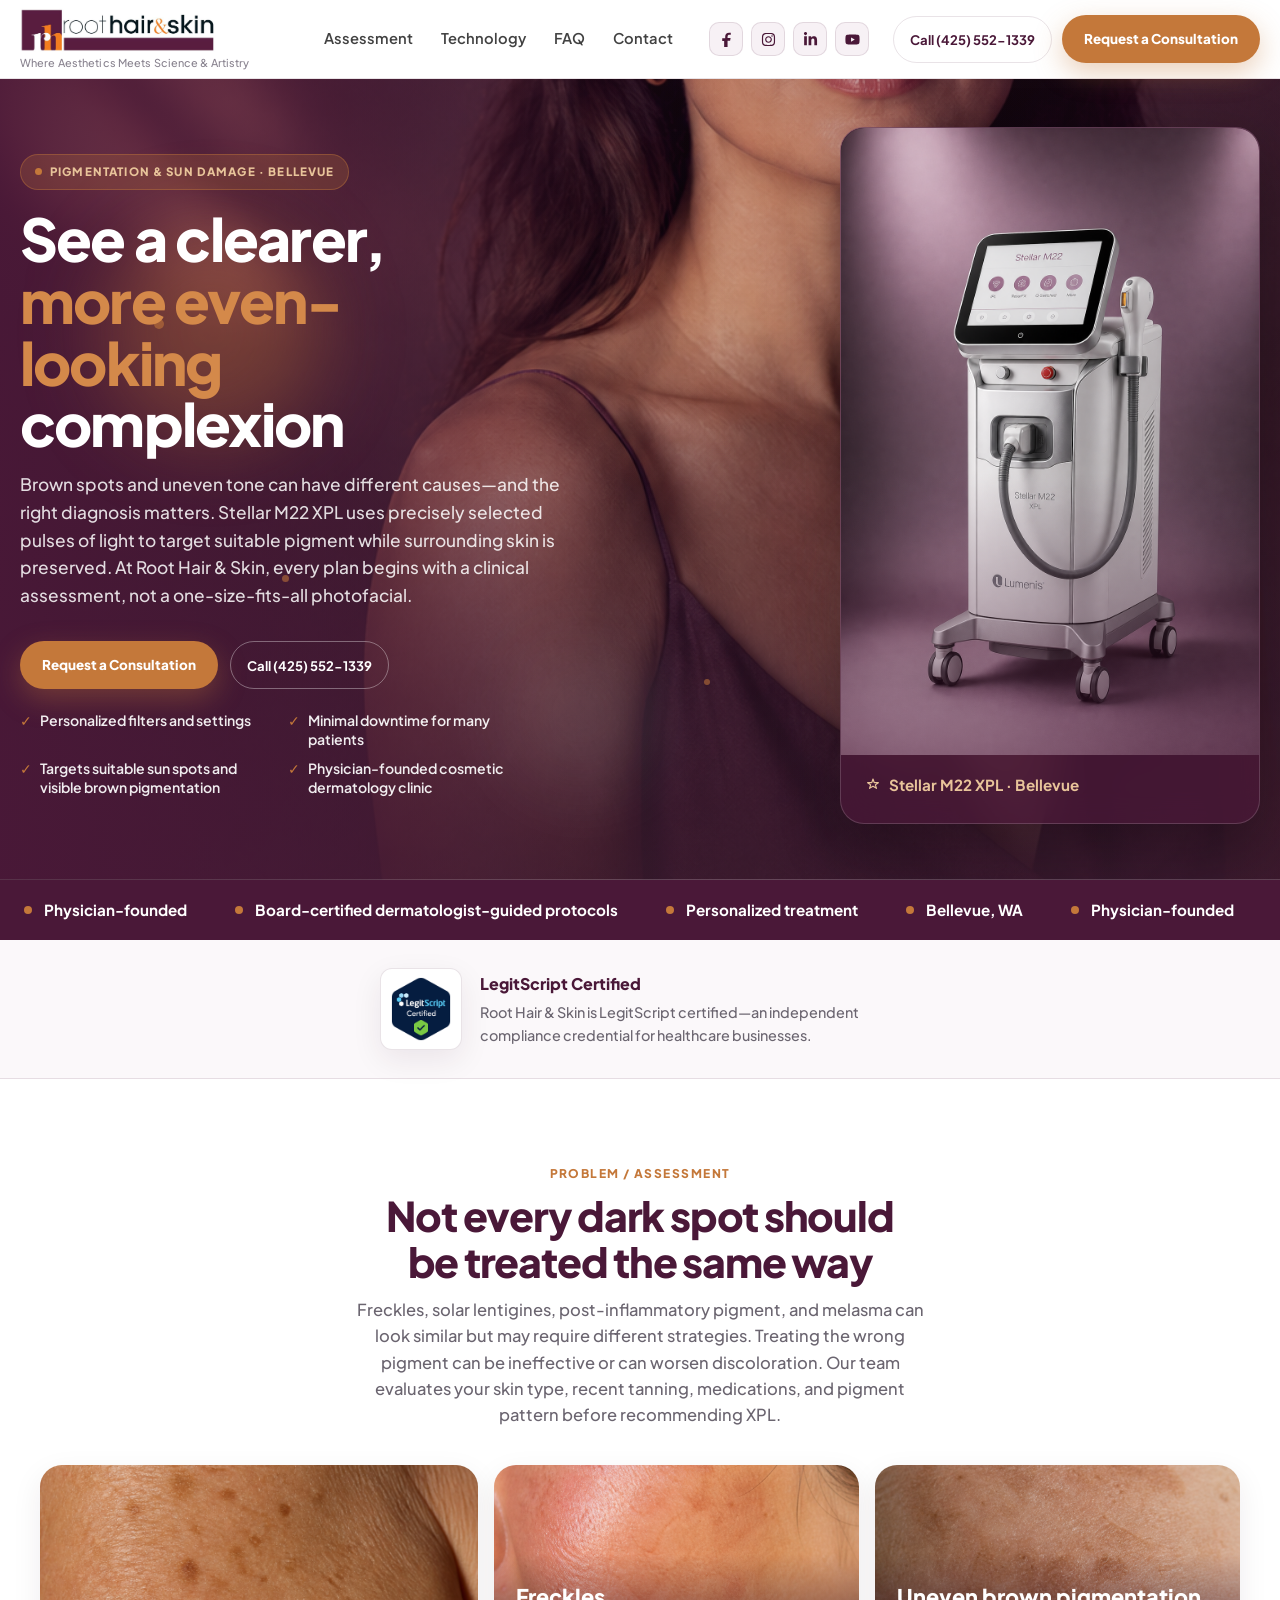
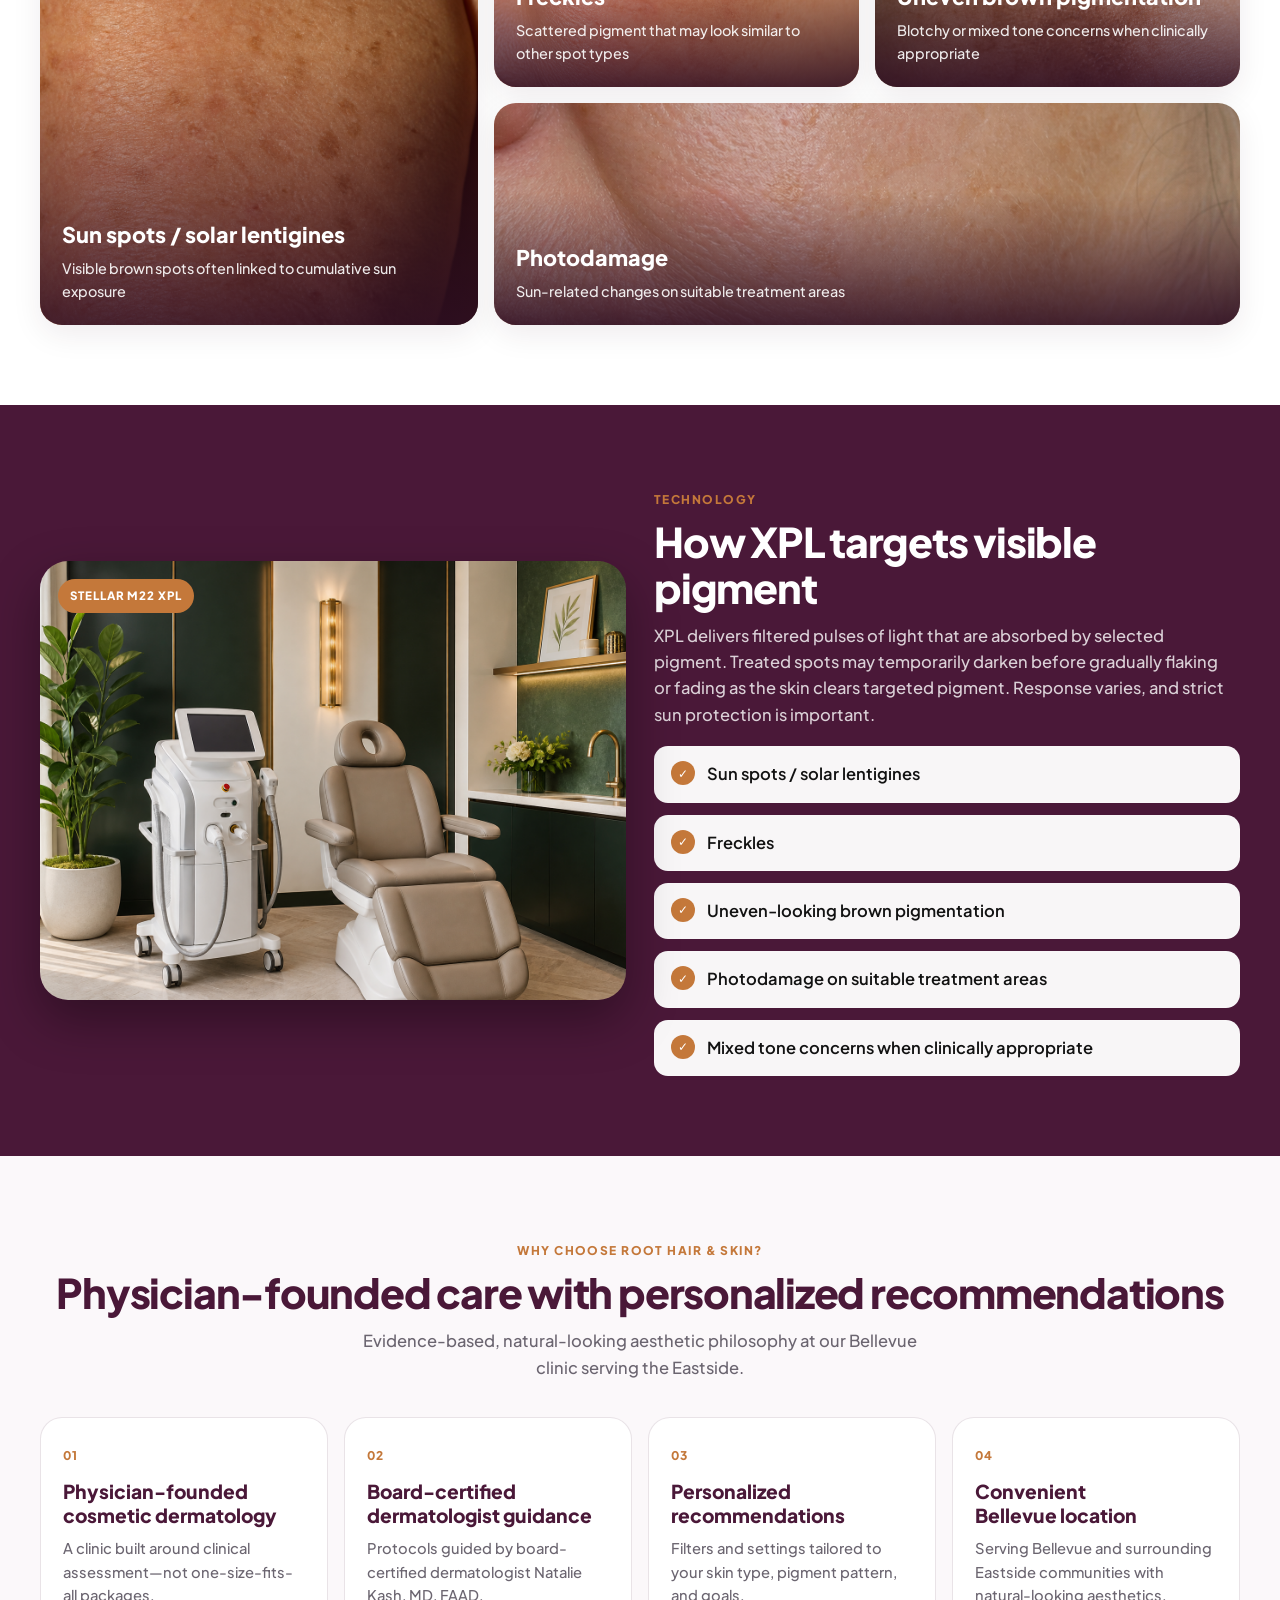
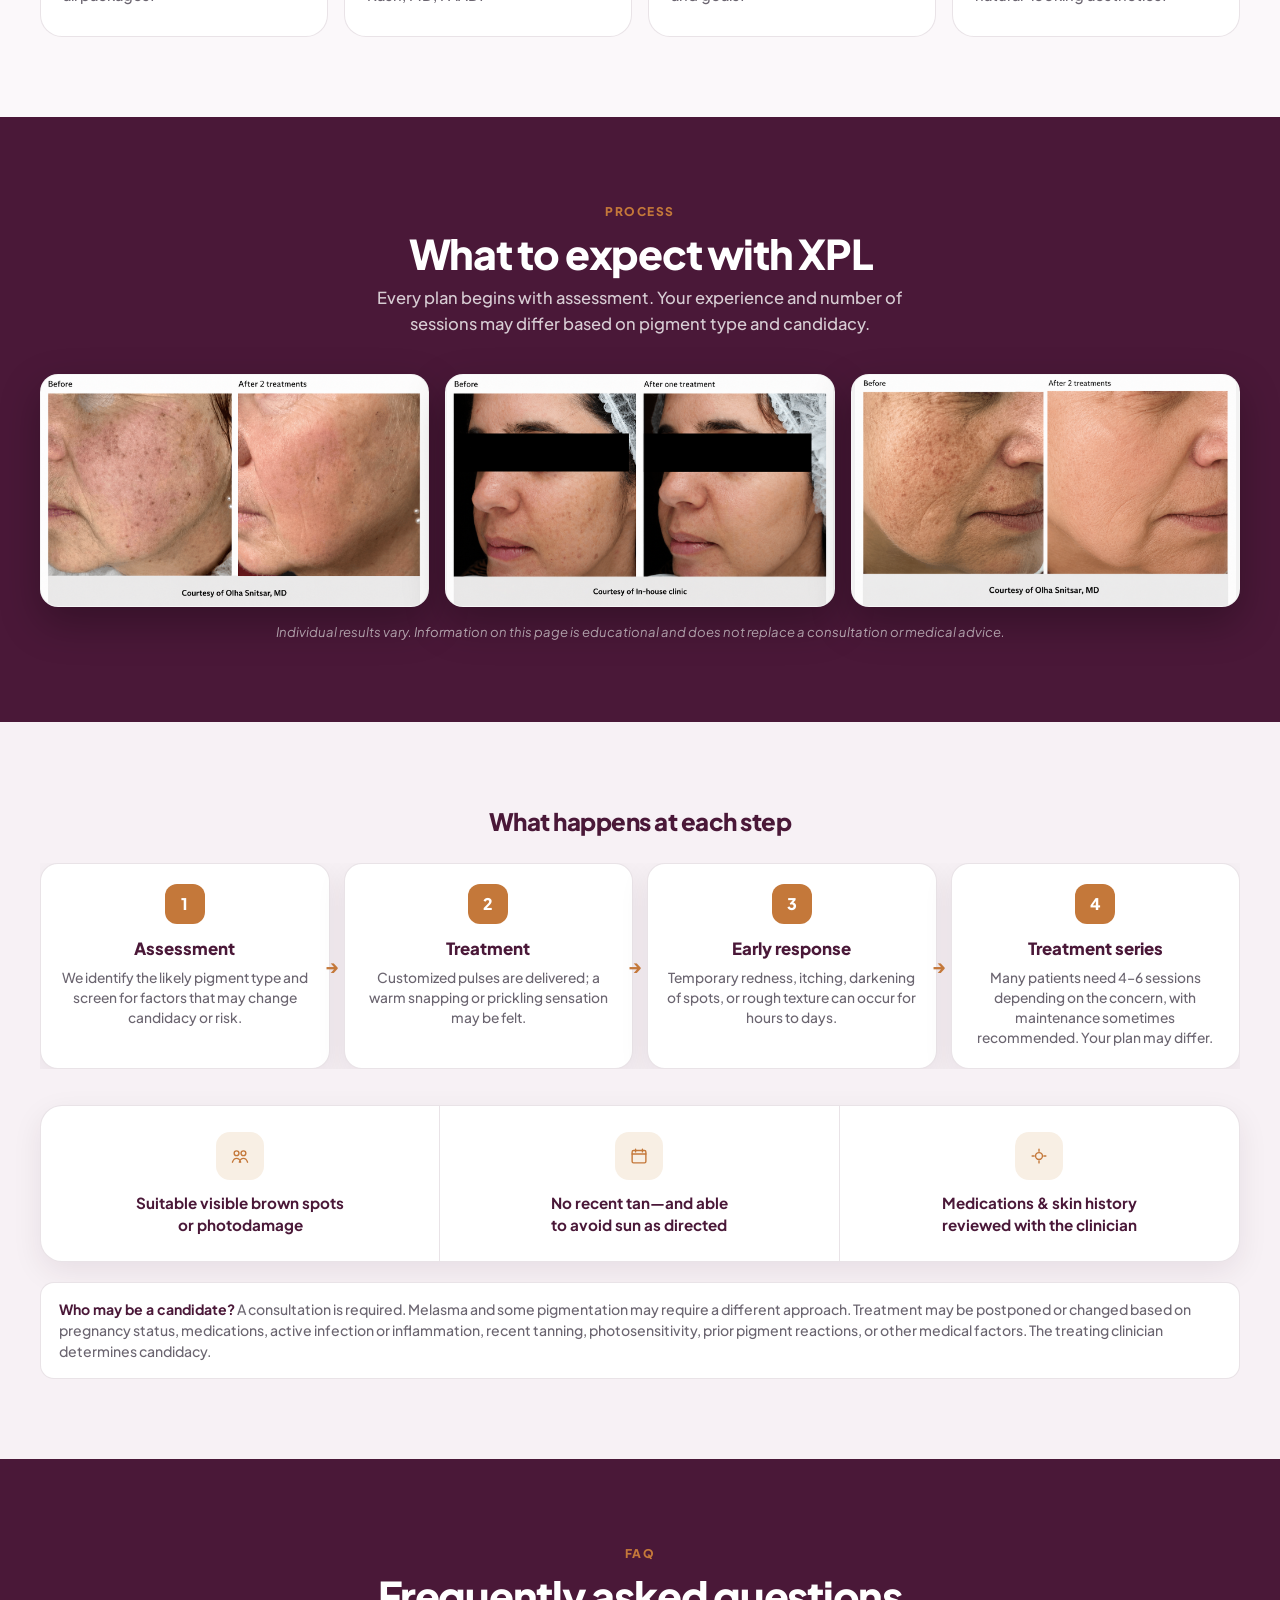
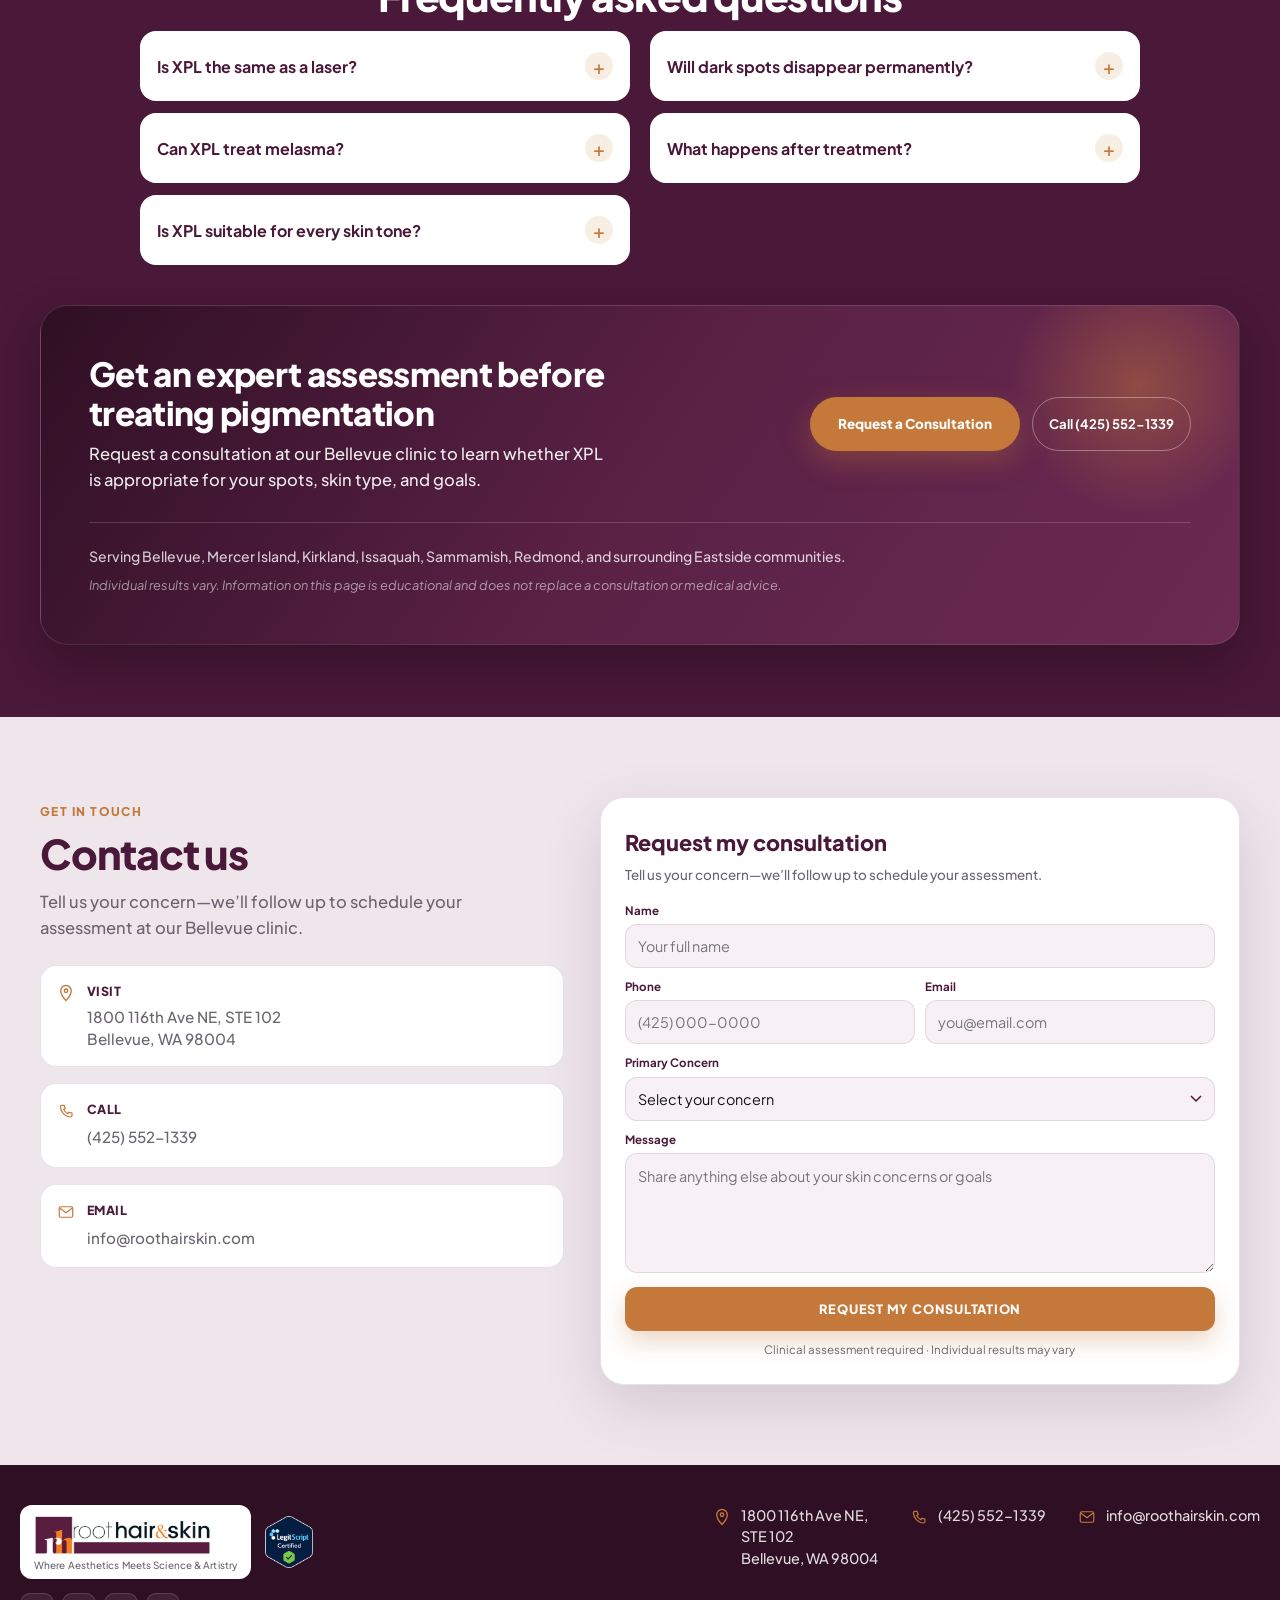
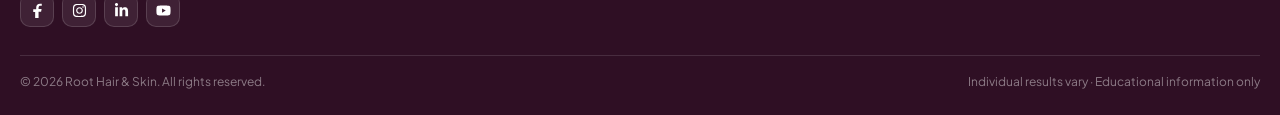
==== index.html @ fc1d5584 "Add Root Hair & Skin landing page and assets. Co-authored-by: Cursor <cursoragent@cursor.com>" ====
<!DOCTYPE html>
<html lang="en">
<head>
  <meta charset="UTF-8" />
  <meta name="viewport" content="width=device-width, initial-scale=1.0, viewport-fit=cover" />
  <title>Pigmentation &amp; Sun Damage Treatment Bellevue | Stellar M22 XPL</title>
  <meta name="description" content="Explore personalized Stellar M22 XPL treatment for suitable pigmentation, sun spots, and uneven tone at Root Hair &amp; Skin in Bellevue. Request a consultation." />
  <link rel="preconnect" href="https://fonts.googleapis.com" />
  <link rel="preconnect" href="https://fonts.gstatic.com" crossorigin />
  <link href="https://fonts.googleapis.com/css2?family=Plus+Jakarta+Sans:wght@400;500;600;700;800&display=swap" rel="stylesheet" />
  <style>
    :root {
      --plum: #4A1838;
      --plum-deep: #2F0F24;
      --plum-mid: #6B2A52;
      --orange: #C4783A;
      --orange-hot: #D4894A;
      --orange-soft: #F8EFE4;
      --accent-glow: #E8C49A;
      --lavender: #F7F1F5;
      --mist: #FBF8FA;
      --white: #FFFFFF;
      --ink: #121212;
      --muted: #6B6570;
      --line: rgba(74, 24, 56, 0.12);
      --shadow: 0 20px 60px rgba(47, 15, 36, 0.14);
      --shadow-soft: 0 10px 30px rgba(47, 15, 36, 0.08);
      --radius: 20px;
      --max: 1200px;
      --font: "Plus Jakarta Sans", system-ui, sans-serif;
    }

    *, *::before, *::after { box-sizing: border-box; margin: 0; padding: 0; }
    html {
      scroll-behavior: smooth;
      overflow-x: hidden;
      max-width: 100%;
    }
    body {
      font-family: var(--font);
      background: var(--mist);
      color: var(--ink);
      line-height: 1.6;
      font-size: 16.5px;
      -webkit-font-smoothing: antialiased;
      overflow-x: hidden;
      max-width: 100%;
      width: 100%;
      position: relative;
    }
    main {
      overflow-x: hidden;
      max-width: 100%;
    }
    section {
      max-width: 100%;
      overflow-x: clip;
    }
    img { display: block; max-width: 100%; height: auto; }
    a { color: inherit; text-decoration: none; }
    button, input, select { font-family: inherit; }
    .wrap { width: min(100% - 40px, var(--max)); margin-inline: auto; }

    /* Header */
    .site-header {
      position: sticky; top: 0; z-index: 100;
      background: rgba(255,255,255,0.9);
      backdrop-filter: blur(16px);
      border-bottom: 1px solid var(--line);
      animation: fadeRise 0.6s ease both;
    }
    .header-inner {
      width: min(100% - 40px, 1280px);
      margin-inline: auto;
      min-height: 78px;
      display: flex; align-items: center; justify-content: space-between; gap: 20px;
    }
    .brand {
      display: flex;
      flex-direction: column;
      align-items: flex-start;
      gap: 4px;
      min-width: 0;
    }
    .brand img { height: 44px; width: auto; max-width: min(260px, 50vw); object-fit: contain; }
    .brand-tagline {
      font-size: 0.68rem;
      font-weight: 500;
      letter-spacing: 0.01em;
      color: #8A8490;
      line-height: 1.25;
      white-space: nowrap;
      max-width: 100%;
    }
    .nav { display: flex; gap: 28px; margin-left: auto; margin-right: 16px; }
    .nav a { font-size: 0.92rem; font-weight: 600; color: var(--ink); opacity: 0.8; }
    .nav a:hover { color: var(--orange); opacity: 1; }
    .btn {
      display: inline-flex; align-items: center; justify-content: center;
      border: none; cursor: pointer; border-radius: 999px;
      font-weight: 800; transition: transform .2s, box-shadow .2s, background .2s;
    }
    .btn:hover { transform: translateY(-2px); }
    .btn-orange {
      background: var(--orange);
      color: #fff;
      padding: 13px 22px;
      font-size: 0.84rem;
      box-shadow: 0 10px 28px rgba(196, 120, 58, 0.35);
    }
    .btn-orange:hover { background: var(--orange-hot); }
    .btn-plum {
      background: var(--plum);
      color: #fff;
      padding: 16px 28px;
      font-size: 0.88rem;
      letter-spacing: 0.02em;
    }
    .header-ctas { display: flex; align-items: center; gap: 10px; }
    .social-links {
      display: inline-flex;
      align-items: center;
      gap: 8px;
    }
    .social-links a {
      width: 34px;
      height: 34px;
      border-radius: 10px;
      display: grid;
      place-items: center;
      color: var(--plum);
      background: var(--lavender);
      border: 1px solid var(--line);
      transition: background .2s, color .2s, transform .2s, border-color .2s;
    }
    .social-links a:hover {
      background: var(--orange);
      border-color: var(--orange);
      color: #fff;
      transform: translateY(-2px);
    }
    .social-links a svg {
      width: 15px;
      height: 15px;
      fill: currentColor;
    }
    .header-social {
      margin-right: 4px;
    }
    .site-footer .social-links a {
      background: rgba(255,255,255,0.08);
      border-color: rgba(255,255,255,0.14);
      color: #fff;
    }
    .site-footer .social-links a:hover {
      background: var(--orange);
      border-color: var(--orange);
      color: #fff;
    }
    .footer-brand-wrap {
      display: flex;
      flex-direction: column;
      gap: 14px;
      align-items: flex-start;
    }
    .footer-brand-row {
      display: flex;
      flex-direction: row;
      align-items: center;
      gap: 14px;
      flex-wrap: wrap;
    }
    .cert-seal {
      display: inline-flex;
      align-items: center;
      gap: 10px;
      text-decoration: none;
      flex-shrink: 0;
    }
    .cert-seal img {
      width: auto;
      height: 72px;
      display: block;
    }
    .cert-seal-inline {
      background: #fff;
      border-radius: 12px;
      padding: 8px 10px;
      box-shadow: var(--shadow-soft);
      border: 1px solid var(--line);
    }
    .cert-seal-inline img { height: 64px; }
    .cert-strip {
      background: var(--mist);
      padding: 28px 0;
      border-bottom: 1px solid var(--line);
    }
    .cert-strip-inner {
      width: min(100% - 40px, var(--max));
      margin-inline: auto;
      display: flex;
      align-items: center;
      justify-content: center;
      gap: 18px;
      flex-wrap: wrap;
      text-align: left;
    }
    .cert-strip-copy strong {
      display: block;
      color: var(--plum);
      font-size: 1rem;
      font-weight: 800;
      margin-bottom: 4px;
    }
    .cert-strip-copy p {
      color: var(--muted);
      font-size: 0.9rem;
      font-weight: 500;
      max-width: 42ch;
      margin: 0;
    }
    .footer-brand-wrap .cert-seal img { height: 52px; }
    .mobile-social {
      display: flex;
      justify-content: center;
      gap: 10px;
      padding: 14px 0 4px;
      border-top: 1px solid var(--line);
      margin-top: 8px;
    }
    .btn-ghost {
      background: transparent;
      color: var(--plum);
      border: 1.5px solid var(--line);
      padding: 12px 16px;
      font-size: 0.82rem;
      border-radius: 999px;
      font-weight: 700;
    }
    .btn-ghost:hover { border-color: var(--orange); color: var(--orange); }
    .hero-bullets {
      list-style: none;
      display: grid;
      grid-template-columns: 1fr 1fr;
      gap: 10px 16px;
      margin: 22px 0 0;
      width: 100%;
      max-width: 520px;
    }
    .hero-bullets li {
      display: flex;
      gap: 8px;
      align-items: flex-start;
      font-size: 0.88rem;
      font-weight: 600;
      color: rgba(255, 255, 255, 0.92);
      line-height: 1.35;
      text-align: left;
    }
    .hero-bullets li::before {
      content: "✓";
      color: var(--orange);
      font-weight: 800;
      flex-shrink: 0;
    }
    .clinical-note {
      margin-top: 20px;
      padding: 16px 18px;
      border-radius: 14px;
      background: #fff;
      border: 1px solid var(--line);
      font-size: 0.88rem;
      color: var(--muted);
      font-weight: 500;
      line-height: 1.5;
    }
    .clinical-note strong { color: var(--plum); }
    .final-ctas { display: flex; flex-wrap: wrap; gap: 12px; position: relative; z-index: 1; }
    .final-ctas .btn-ghost {
      color: #fff;
      border-color: rgba(255,255,255,0.35);
    }
    .final-ctas .btn-ghost:hover {
      border-color: #fff;
      color: #fff;
      background: rgba(255,255,255,0.08);
    }
    .serving-note {
      margin-top: 0;
      text-align: left;
      font-size: 0.88rem;
      color: rgba(255,255,255,0.78);
      font-weight: 500;
      max-width: none;
      margin-inline: 0;
    }
    .edu-disclaimer {
      margin-top: 8px;
      text-align: left;
      font-size: 0.8rem;
      color: rgba(255,255,255,0.55);
      font-style: italic;
    }
    .menu-toggle {
      display: none; width: 42px; height: 42px; border-radius: 12px;
      border: 1px solid var(--line); background: #fff;
      flex-direction: column; align-items: center; justify-content: center; gap: 5px;
    }
    .menu-toggle span { width: 18px; height: 2px; background: var(--plum); border-radius: 2px; }
    .mobile-nav {
      display: none; flex-direction: column; gap: 2px;
      padding: 8px 20px 18px; background: #fff; border-bottom: 1px solid var(--line);
    }
    .mobile-nav.open { display: flex; }
    .mobile-nav a { padding: 12px 0; border-bottom: 1px solid var(--line); font-weight: 600; }
    .mobile-nav .btn-orange { width: 100%; margin-top: 10px; border-radius: 14px; }

    /* HERO — full-bleed background */
    .hero {
      position: relative;
      min-height: clamp(640px, 88vh, 780px);
      display: flex;
      align-items: center;
      overflow: hidden;
      clip-path: inset(0);
      padding: 48px 0 56px;
      max-width: 100%;
    }
    .hero-bg img,
    .hero-bg picture {
      width: 100%;
      height: 100%;
      display: block;
    }
    .hero-bg picture { position: absolute; inset: 0; }
    .hero-bg img {
      object-fit: cover;
      object-position: center center;
    }
    .hero-bg {
      position: absolute;
      inset: 0;
      z-index: 0;
      background: #4A1838;
    }
    .hero-bg::after {
      content: "";
      position: absolute;
      inset: 0;
      background:
        linear-gradient(90deg, rgba(74, 24, 56, 0.92) 0%, rgba(74, 24, 56, 0.55) 28%, rgba(74, 24, 56, 0.08) 48%, transparent 58%, rgba(74, 24, 56, 0.15) 100%),
        linear-gradient(180deg, rgba(74, 24, 56, 0.2) 0%, transparent 35%, rgba(74, 24, 56, 0.35) 100%);
    }
    .hero-shell {
      position: relative;
      z-index: 1;
      width: min(100% - 40px, 1280px);
      margin-inline: auto;
      display: grid;
      grid-template-columns: 1.15fr 0.85fr;
      gap: 36px;
      align-items: stretch;
    }
    .hero-copy {
      display: flex;
      flex-direction: column;
      justify-content: center;
      color: #fff;
      max-width: 640px;
    }
    .eyebrow {
      display: inline-flex; align-items: center; gap: 8px;
      width: fit-content;
      background: rgba(196, 120, 58, 0.22);
      color: var(--accent-glow);
      border: 1px solid rgba(196, 120, 58, 0.4);
      font-size: 0.72rem; font-weight: 800;
      letter-spacing: 0.1em; text-transform: uppercase;
      padding: 8px 14px; border-radius: 999px;
      margin-bottom: 18px;
    }
    .eyebrow i {
      width: 7px; height: 7px; border-radius: 50%; background: var(--orange);
      display: block;
    }
    .hero-copy h1 {
      font-size: clamp(2.6rem, 4.6vw, 3.9rem);
      font-weight: 800;
      line-height: 1.05;
      letter-spacing: -0.03em;
      color: #fff;
      margin-bottom: 16px;
      max-width: 12ch;
    }
    .hero-copy h1 span { color: var(--orange-hot); }
    .hero-copy .lead {
      font-size: 1.08rem;
      color: rgba(255, 255, 255, 0.85);
      font-weight: 500;
      max-width: 42ch;
      margin-bottom: 24px;
    }
    .location {
      display: inline-flex; align-items: center; gap: 8px;
      font-weight: 700; color: var(--accent-glow); font-size: 0.95rem;
      margin: 0;
    }
    .hero-highlight {
      display: flex;
      flex-direction: column;
      background: rgba(74, 24, 56, 0.72);
      backdrop-filter: blur(16px);
      -webkit-backdrop-filter: blur(16px);
      border-radius: 24px;
      padding: 0;
      overflow: hidden;
      border: 1px solid rgba(255, 255, 255, 0.16);
      box-shadow: 0 24px 60px rgba(0, 0, 0, 0.28);
      max-width: 420px;
      margin-left: auto;
      width: 100%;
      align-self: center;
    }
    .hero-highlight-media {
      position: relative;
      width: 100%;
      aspect-ratio: 2 / 3;
      flex: 0 0 auto;
      background: var(--plum-deep);
    }
    .hero-highlight-media img {
      position: absolute;
      inset: 0;
      width: 100%;
      height: 100%;
      object-fit: cover;
      object-position: center top;
      display: block;
    }
    .hero-highlight-media::after {
      content: "";
      position: absolute;
      inset: 0;
      background: linear-gradient(180deg, transparent 55%, rgba(74, 24, 56, 0.5) 100%);
      pointer-events: none;
    }
    .hero-highlight-body {
      padding: 18px 24px 22px;
      flex-shrink: 0;
    }
    .stats-row {
      display: flex; flex-wrap: wrap; gap: 10px;
    }
    .stat-chip {
      background: rgba(255, 255, 255, 0.12);
      border: 1px solid rgba(255, 255, 255, 0.18);
      backdrop-filter: blur(10px);
      border-radius: 14px;
      padding: 12px 14px;
      min-width: 110px;
    }
    .stat-chip strong {
      display: block; font-size: 1.15rem; font-weight: 800; color: #fff; line-height: 1.1;
    }
    .stat-chip span { font-size: 0.75rem; color: rgba(255,255,255,0.75); font-weight: 600; }

    .hero-actions {
      display: flex;
      flex-wrap: wrap;
      gap: 12px;
      margin-top: 8px;
    }
    .hero-actions .btn-ghost {
      color: #fff;
      border-color: rgba(255,255,255,0.35);
    }
    .hero-actions .btn-ghost:hover {
      border-color: #fff;
      background: rgba(255,255,255,0.08);
      color: #fff;
    }

    .lead-form {
      width: 100%;
      display: flex;
      flex-direction: column;
      background: #fff;
      border-radius: 24px;
      padding: 28px 24px 24px;
      border: 1px solid var(--line);
      box-shadow: var(--shadow);
    }
    .lead-form h2 {
      font-size: 1.35rem; font-weight: 800; color: var(--plum); margin-bottom: 4px;
    }
    .lead-form .sub {
      font-size: 0.84rem; color: var(--muted); font-weight: 500; margin-bottom: 16px;
    }
    .form-grid {
      display: flex;
      flex-direction: column;
      gap: 10px;
    }
    .form-row { display: grid; grid-template-columns: 1fr 1fr; gap: 10px; }
    .field label {
      display: block; font-size: 0.72rem; font-weight: 700; color: var(--plum);
      margin-bottom: 4px;
    }
    .field input, .field select, .field textarea {
      width: 100%;
      border: 1.5px solid var(--line);
      background: var(--lavender);
      border-radius: 12px;
      padding: 0 12px;
      font-size: 0.9rem; color: var(--ink);
      outline: none; appearance: none;
      transition: border-color .2s, box-shadow .2s;
      font-family: inherit;
    }
    .field input, .field select { height: 44px; }
    .field textarea {
      min-height: 120px;
      padding: 12px;
      resize: vertical;
      line-height: 1.45;
    }
    .field-message { display: flex; flex-direction: column; }
    .field select {
      background-image: url("data:image/svg+xml,%3Csvg xmlns='http://www.w3.org/2000/svg' width='12' height='8' viewBox='0 0 12 8'%3E%3Cpath d='M1 1l5 5 5-5' stroke='%234A1838' stroke-width='1.5' fill='none'/%3E%3C/svg%3E");
      background-repeat: no-repeat;
      background-position: right 12px center;
      padding-right: 34px;
    }
    .field input:focus, .field select:focus, .field textarea:focus {
      border-color: var(--orange);
      box-shadow: 0 0 0 3px rgba(196,120,58,0.18);
      background: #fff;
    }
    .btn-submit {
      width: 100%; margin-top: 4px;
      background: var(--orange); color: #fff; border: none;
      border-radius: 12px; padding: 14px;
      font-size: 0.8rem; font-weight: 800;
      letter-spacing: 0.06em; text-transform: uppercase;
      cursor: pointer; box-shadow: 0 10px 24px rgba(196,120,58,0.3);
      transition: background .2s, transform .2s;
    }
    .btn-submit:hover { background: var(--orange-hot); transform: translateY(-1px); }
    .form-note { margin-top: 10px; font-size: 0.72rem; color: var(--muted); text-align: center; }
    .form-success {
      display: none; text-align: center; padding: 18px 6px;
      color: var(--plum); font-weight: 700;
    }
    .lead-form.submitted .form-grid,
    .lead-form.submitted h2,
    .lead-form.submitted .sub,
    .lead-form.submitted .form-note { display: none; }
    .lead-form.submitted .form-success { display: block; }

    /* Contact section */
    .contact {
      background: #EFE6EC;
      padding: 80px 0;
    }
    .contact-grid {
      display: grid;
      grid-template-columns: 0.9fr 1.1fr;
      gap: 36px;
      align-items: start;
    }
    .contact-info h2 { margin-bottom: 12px; }
    .contact-info > p {
      color: var(--muted);
      font-weight: 500;
      margin-bottom: 24px;
      max-width: 40ch;
    }
    .contact-details {
      display: grid;
      gap: 16px;
    }
    .contact-detail {
      display: flex;
      gap: 12px;
      align-items: flex-start;
      background: #fff;
      border: 1px solid var(--line);
      border-radius: 16px;
      padding: 16px;
    }
    .contact-detail svg {
      color: var(--orange);
      flex-shrink: 0;
      margin-top: 2px;
    }
    .contact-detail strong {
      display: block;
      font-size: 0.78rem;
      font-weight: 800;
      color: var(--plum);
      letter-spacing: 0.04em;
      text-transform: uppercase;
      margin-bottom: 4px;
    }
    .contact-detail p,
    .contact-detail a {
      font-size: 0.95rem;
      font-weight: 500;
      color: var(--muted);
      white-space: pre-line;
      line-height: 1.45;
    }
    .contact-detail a:hover { color: var(--orange); }

    /* Marquee trust */
    .trust {
      background: var(--plum);
      color: #fff;
      padding: 18px 0;
      overflow: hidden;
    }
    .trust-track {
      display: flex; gap: 48px; width: max-content;
      animation: marquee 28s linear infinite;
      padding-left: 24px;
    }
    .trust-track span {
      display: inline-flex; align-items: center; gap: 12px;
      font-weight: 700; font-size: 0.95rem; white-space: nowrap;
    }
    .trust-track span::before {
      content: ""; width: 8px; height: 8px; border-radius: 50%;
      background: var(--orange); flex-shrink: 0;
    }
    @keyframes marquee {
      from { transform: translateX(0); }
      to { transform: translateX(-50%); }
    }

    /* Sections common */
    section { padding: 80px 0; }
    .kicker {
      display: inline-block;
      color: var(--orange); font-size: 0.75rem; font-weight: 800;
      letter-spacing: 0.12em; text-transform: uppercase; margin-bottom: 10px;
    }
    .title {
      font-size: clamp(2rem, 3.2vw, 2.75rem);
      font-weight: 800; letter-spacing: -0.03em;
      color: var(--plum); line-height: 1.12; margin-bottom: 12px;
    }
    .subtitle {
      color: var(--muted); font-weight: 500; max-width: 48ch; margin-bottom: 36px;
    }
    .center { text-align: center; }
    .center .subtitle { margin-inline: auto; }

    /* Concerns — bento */
    .concerns { background: #fff; }
    .concern-grid {
      display: grid;
      grid-template-columns: 1.2fr 1fr 1fr;
      grid-template-rows: auto auto;
      gap: 16px;
    }
    .concern-card {
      position: relative; border-radius: 22px; overflow: hidden;
      min-height: 220px; box-shadow: var(--shadow-soft);
    }
    .concern-card.featured { grid-row: span 2; min-height: 460px; }
    .concern-card.concern-wide { grid-column: span 2; }
    .concern-card img {
      position: absolute; inset: 0; width: 100%; height: 100%;
      object-fit: cover; transition: transform .5s ease;
    }
    .concern-card:hover img { transform: scale(1.05); }
    .concern-card .overlay {
      position: absolute; inset: 0;
      background: linear-gradient(180deg, transparent 40%, rgba(47,15,36,0.85) 100%);
      display: flex; flex-direction: column; justify-content: flex-end;
      padding: 22px;
      color: #fff;
    }
    .concern-card h3 { font-size: 1.35rem; font-weight: 800; margin-bottom: 4px; }
    .concern-card p { font-size: 0.9rem; opacity: 0.9; font-weight: 500; }

    /* Tech */
    .technology {
      background: #4A1838;
      color: #fff;
    }
    .technology .title { color: #fff; }
    .technology .subtitle { color: rgba(255, 255, 255, 0.8); }
    .technology .kicker { color: var(--orange); }
    .tech-grid {
      display: grid; grid-template-columns: 1fr 1fr; gap: 28px; align-items: center;
    }
    .tech-media {
      border-radius: 28px; overflow: hidden; aspect-ratio: 4/3;
      box-shadow: 0 20px 50px rgba(0, 0, 0, 0.35);
      position: relative;
    }
    .tech-media img { width: 100%; height: 100%; object-fit: cover; }
    .tech-media .tag {
      position: absolute; top: 18px; left: 18px;
      background: var(--orange); color: #fff;
      font-size: 0.72rem; font-weight: 800; letter-spacing: 0.08em;
      text-transform: uppercase; padding: 8px 12px; border-radius: 999px;
    }
    .check-list { list-style: none; display: grid; gap: 12px; margin-top: 8px; }
    .check-list li {
      display: flex; gap: 12px; align-items: flex-start;
      background: rgba(255, 255, 255, 0.96); border-radius: 14px; padding: 14px 16px;
      border: 1px solid rgba(255, 255, 255, 0.2); font-weight: 600; color: var(--ink);
    }
    .check-list .tick {
      width: 24px; height: 24px; border-radius: 50%; flex-shrink: 0;
      background: var(--orange); color: #fff;
      display: grid; place-items: center; font-size: 0.75rem; font-weight: 800;
    }

    /* Benefits */
    .benefits { background: var(--mist); }
    .benefit-grid {
      display: grid; grid-template-columns: repeat(4, 1fr); gap: 16px;
    }
    .benefit {
      background: #fff;
      border: 1px solid var(--line);
      border-radius: 22px;
      padding: 28px 22px;
      transition: transform .25s, box-shadow .25s, border-color .25s;
    }
    .benefit:hover {
      transform: translateY(-4px);
      box-shadow: var(--shadow);
      border-color: rgba(196,120,58,0.4);
    }
    .benefit-num {
      font-size: 0.75rem; font-weight: 800; color: var(--orange);
      letter-spacing: 0.08em; margin-bottom: 14px;
    }
    .benefit h3 {
      font-size: 1.2rem; font-weight: 800; color: var(--plum);
      line-height: 1.25; margin-bottom: 10px; white-space: pre-line;
    }
    .benefit p { font-size: 0.92rem; color: var(--muted); font-weight: 500; }

    /* Before/After gallery — dark plum */
    .results {
      background: #4A1838;
      color: #fff;
      padding: 80px 0;
    }
    .results .kicker { color: var(--orange); }
    .results .title { color: #fff; }
    .results-intro {
      text-align: center;
      margin-bottom: 36px;
    }
    .results-intro .title { margin-bottom: 8px; }
    .results-intro p {
      color: rgba(255, 255, 255, 0.78);
      font-weight: 500;
      max-width: 46ch;
      margin-inline: auto;
    }

    .ba-row {
      display: grid;
      grid-template-columns: repeat(3, 1fr);
      gap: 16px;
      margin-bottom: 14px;
    }
    .ba-card {
      border-radius: 18px;
      overflow: hidden;
      position: relative;
      border: 1px solid rgba(255, 255, 255, 0.18);
      box-shadow: 0 16px 40px rgba(0, 0, 0, 0.28);
      background: #f2f2f2;
      aspect-ratio: 5 / 3;
    }
    .ba-card img {
      width: 100%;
      height: 100%;
      object-fit: contain;
      object-position: center;
      display: block;
    }
    .disclaimer {
      text-align: center;
      margin: 0;
      font-size: 0.82rem;
      color: rgba(255, 255, 255, 0.65);
      font-style: italic;
    }

    /* Journey + candidacy */
    .journey {
      background: var(--lavender);
      color: var(--ink);
      padding: 80px 0;
    }
    .journey-block {
      margin-bottom: 36px;
    }
    .journey-block > h3 {
      font-size: 1.5rem;
      font-weight: 800;
      color: var(--plum);
      text-align: center;
      margin-bottom: 22px;
      letter-spacing: -0.02em;
    }
    .journey-steps {
      display: grid;
      grid-template-columns: repeat(4, 1fr);
      gap: 14px;
      overflow: hidden;
    }
    .journey-step {
      background: #fff;
      border: 1px solid var(--line);
      border-radius: 18px;
      padding: 20px 16px;
      text-align: center;
      position: relative;
      box-shadow: var(--shadow-soft);
    }
    .journey-step:not(:last-child)::after {
      content: "→";
      position: absolute;
      right: -10px;
      top: 50%;
      transform: translateY(-50%);
      color: var(--orange);
      font-weight: 800;
      font-size: 1.1rem;
      z-index: 2;
      pointer-events: none;
    }
    .step-num {
      width: 40px; height: 40px; border-radius: 12px;
      background: var(--orange); color: #fff;
      display: grid; place-items: center;
      font-weight: 800; font-size: 1rem;
      margin: 0 auto 12px;
    }
    .journey-step h4 {
      font-size: 1.05rem; font-weight: 800; margin-bottom: 6px; color: var(--plum);
    }
    .journey-step p {
      font-size: 0.86rem; color: var(--muted);
      font-weight: 500; line-height: 1.45;
    }

    .expect-panel {
      display: grid;
      grid-template-columns: repeat(3, 1fr);
      background: #fff;
      border: 1px solid var(--line);
      border-radius: 22px;
      overflow: hidden;
      box-shadow: var(--shadow-soft);
    }
    .expect-item {
      padding: 26px 20px;
      text-align: center;
      display: flex;
      flex-direction: column;
      align-items: center;
      gap: 12px;
    }
    .expect-item:not(:last-child) {
      border-right: 1px solid var(--line);
    }
    .expect-item .ico {
      width: 48px; height: 48px; border-radius: 14px;
      background: var(--orange-soft);
      color: var(--orange);
      display: grid; place-items: center;
    }
    .expect-item p {
      font-weight: 700;
      color: var(--plum);
      font-size: 0.95rem;
      line-height: 1.4;
      white-space: pre-line;
    }

    /* FAQ + final CTA — shared plum band */
    .faq {
      background: #4A1838;
      color: #fff;
      padding: 80px 0 0;
    }
    .faq .title { color: #fff; }
    .faq .kicker { color: var(--orange); }
    .faq-grid {
      display: grid; grid-template-columns: 1fr 1fr; gap: 12px 20px;
      max-width: 1000px; margin-inline: auto;
    }
    .faq-item {
      background: #fff; border: 1px solid rgba(255,255,255,0.12); border-radius: 16px;
      padding: 4px 16px; transition: border-color .2s;
    }
    .faq-item.open { border-color: rgba(196,120,58,0.55); }
    .faq-q {
      width: 100%; background: none; border: none;
      display: flex; justify-content: space-between; align-items: center; gap: 12px;
      padding: 16px 0; text-align: left; cursor: pointer;
      font-size: 1rem; font-weight: 700; color: var(--plum);
    }
    .faq-q .plus {
      width: 28px; height: 28px; border-radius: 50%; flex-shrink: 0;
      background: var(--orange-soft); color: var(--orange);
      display: grid; place-items: center; font-size: 1.2rem; font-weight: 500;
      transition: transform .25s, background .25s, color .25s;
    }
    .faq-item.open .faq-q .plus {
      transform: rotate(45deg); background: var(--orange); color: #fff;
    }
    .faq-a { max-height: 0; overflow: hidden; transition: max-height .35s ease; }
    .faq-item.open .faq-a { max-height: 220px; padding-bottom: 14px; }
    .faq-a p { color: var(--muted); font-weight: 500; font-size: 0.92rem; }

    /* Final CTA (continues plum band) */
    .final-wrap { padding: 40px 0 72px; background: #4A1838; }
    .final-cta {
      border-radius: 28px;
      background: linear-gradient(125deg, var(--plum-deep), #5A2145 50%, var(--plum-mid));
      color: #fff;
      padding: 48px;
      display: flex;
      flex-direction: column;
      gap: 28px;
      position: relative; overflow: hidden;
      border: 1px solid rgba(255,255,255,0.12);
      box-shadow: 0 20px 50px rgba(0, 0, 0, 0.28);
    }
    .final-cta::before {
      content: ""; position: absolute; width: 280px; height: 280px;
      right: -40px; top: -60px; border-radius: 50%;
      background: radial-gradient(circle, rgba(196,120,58,0.45), transparent 65%);
    }
    .final-top {
      position: relative; z-index: 1;
      display: flex; align-items: center; justify-content: space-between; gap: 28px;
    }
    .final-copy { max-width: 520px; }
    .final-copy h2 {
      font-size: clamp(1.8rem, 2.6vw, 2.4rem); font-weight: 800;
      letter-spacing: -0.02em; line-height: 1.15; margin-bottom: 10px;
    }
    .final-copy p { opacity: 0.9; font-weight: 500; }
    .final-cta .btn-orange { flex-shrink: 0; padding: 16px 28px; }
    .final-notes {
      position: relative; z-index: 1;
      padding-top: 22px;
      border-top: 1px solid rgba(255,255,255,0.16);
    }

    /* Footer */
    .site-footer {
      background: var(--plum-deep); color: rgba(255,255,255,0.85); padding: 40px 0 24px;
    }
    .footer-inner {
      width: min(100% - 40px, 1280px); margin-inline: auto;
      display: flex; justify-content: space-between; gap: 32px; flex-wrap: wrap;
    }
    .footer-brand {
      background: #fff;
      border-radius: 12px;
      padding: 10px 14px 8px;
      display: inline-flex;
      flex-direction: column;
      align-items: flex-start;
      gap: 4px;
    }
    .footer-brand img { height: 40px; width: auto; }
    .footer-brand .brand-tagline {
      color: #6B6570;
      font-size: 0.62rem;
      white-space: normal;
      max-width: 220px;
    }
    .footer-contact { display: flex; gap: 32px; flex-wrap: wrap; }
    .contact-item { display: flex; gap: 10px; align-items: flex-start; max-width: 220px; }
    .contact-item svg { color: var(--orange); flex-shrink: 0; margin-top: 3px; }
    .contact-item p, .contact-item a {
      font-size: 0.9rem; font-weight: 500; white-space: pre-line; line-height: 1.5;
    }
    .contact-item a:hover { color: var(--orange); }
    .footer-bottom {
      width: min(100% - 40px, 1280px); margin: 28px auto 0;
      padding-top: 16px; border-top: 1px solid rgba(255,255,255,0.12);
      display: flex; justify-content: space-between; gap: 12px; flex-wrap: wrap;
      font-size: 0.75rem; color: rgba(255,255,255,0.45);
    }

    /* Mobile bottom island — wrapper stays in visual viewport */
    .mobile-island-dock {
      display: none;
      position: fixed;
      left: 0;
      right: 0;
      bottom: 0;
      z-index: 200;
      padding: 12px 16px calc(12px + env(safe-area-inset-bottom, 0px));
      pointer-events: none;
      box-sizing: border-box;
    }
    .mobile-island {
      pointer-events: auto;
      display: flex;
      position: relative;
      left: auto;
      right: auto;
      bottom: auto;
      align-items: center;
      gap: 8px;
      padding: 8px;
      width: 100%;
      max-width: 420px;
      margin-inline: auto;
      border-radius: 999px;
      background: var(--plum);
      border: 1px solid rgba(255, 255, 255, 0.12);
      box-shadow: 0 16px 40px rgba(47, 15, 36, 0.35);
      transform: none;
      box-sizing: border-box;
    }
    .island-side {
      width: 46px;
      height: 46px;
      border-radius: 50%;
      display: grid;
      place-items: center;
      flex-shrink: 0;
      color: #fff;
      background: rgba(255, 255, 255, 0.12);
      border: 1px solid rgba(255, 255, 255, 0.18);
      transition: background .2s, color .2s, transform .2s;
    }
    .island-side.island-imessage {
      background: #0A84FF;
      border-color: #0076ef;
    }
    .island-side.island-call {
      background: #FF3B30;
      border-color: #e6352b;
    }
    .island-side:hover,
    .island-side:active {
      color: #fff;
      transform: scale(1.04);
      filter: brightness(1.08);
    }
    .island-side svg {
      width: 20px;
      height: 20px;
      fill: currentColor;
    }
    .island-consult {
      flex: 1;
      min-width: 0;
      height: 46px;
      border-radius: 999px;
      display: inline-flex;
      align-items: center;
      justify-content: center;
      gap: 8px;
      background: var(--orange);
      color: #fff;
      font-size: 0.82rem;
      font-weight: 800;
      letter-spacing: 0.02em;
      box-shadow: 0 8px 20px rgba(196, 120, 58, 0.35);
      transition: background .2s, transform .2s;
    }
    .island-consult:hover,
    .island-consult:active {
      background: var(--orange-hot);
      transform: translateY(-1px);
    }
    .island-consult svg {
      width: 16px;
      height: 16px;
      fill: currentColor;
      flex-shrink: 0;
    }

    .reveal {
      opacity: 0;
      transform: translateY(28px);
      transition: opacity 0.7s cubic-bezier(0.22, 1, 0.36, 1), transform 0.7s cubic-bezier(0.22, 1, 0.36, 1);
      transition-delay: var(--d, 0ms);
    }
    .reveal.visible { opacity: 1; transform: none; }
    .reveal.from-left { transform: translateX(-20px); }
    .reveal.from-right { transform: translateX(20px); }
    .reveal.from-left.visible,
    .reveal.from-right.visible { transform: none; }
    .reveal.scale-in { transform: scale(0.92); }
    .reveal.scale-in.visible { transform: none; }

    @keyframes fadeRise {
      from { opacity: 0; transform: translateY(24px); }
      to { opacity: 1; transform: none; }
    }
    @keyframes softFloat {
      0%, 100% { transform: translateY(0); }
      50% { transform: translateY(-10px); }
    }
    @keyframes glowPulse {
      0%, 100% { opacity: 0.35; transform: scale(1); }
      50% { opacity: 0.6; transform: scale(1.08); }
    }
    @keyframes skinShimmer {
      0% { background-position: 0% 50%; }
      100% { background-position: 100% 50%; }
    }
    @keyframes checkPop {
      0% { transform: scale(0.6); opacity: 0; }
      60% { transform: scale(1.15); opacity: 1; }
      100% { transform: scale(1); opacity: 1; }
    }
    @keyframes spotFade {
      0%, 100% { opacity: 0.2; transform: scale(1); }
      50% { opacity: 0.45; transform: scale(1.15); }
    }
    @keyframes btnGlow {
      0%, 100% { box-shadow: 0 10px 28px rgba(196, 120, 58, 0.35); }
      50% { box-shadow: 0 14px 36px rgba(196, 120, 58, 0.55); }
    }

    .hero-copy > * {
      opacity: 0;
      animation: fadeRise 0.8s cubic-bezier(0.22, 1, 0.36, 1) forwards;
    }
    .hero-copy > *:nth-child(1) { animation-delay: 0.05s; }
    .hero-copy > *:nth-child(2) { animation-delay: 0.18s; }
    .hero-copy > *:nth-child(3) { animation-delay: 0.32s; }
    .hero-copy > *:nth-child(4) { animation-delay: 0.46s; }
    .hero-copy > *:nth-child(5) { animation-delay: 0.6s; }
    .hero-highlight {
      opacity: 0;
      animation: fadeRise 0.9s cubic-bezier(0.22, 1, 0.36, 1) 0.35s forwards;
    }
    .hero-bullets li.visible-tick::before {
      animation: checkPop 0.45s ease forwards;
    }
    .hero-actions .btn-orange {
      animation: btnGlow 2.8s ease-in-out infinite;
      animation-delay: 1.2s;
    }
    .hero-glow {
      position: absolute;
      border-radius: 50%;
      pointer-events: none;
      z-index: 0;
      filter: blur(40px);
      animation: glowPulse 5s ease-in-out infinite;
    }
    .hero-glow.g1 {
      width: 220px; height: 220px;
      background: rgba(196, 120, 58, 0.35);
      left: 8%; top: 18%;
    }
    .hero-glow.g2 {
      width: 180px; height: 180px;
      background: rgba(232, 196, 154, 0.28);
      right: 18%; bottom: 22%;
      animation-delay: 1.4s;
    }
    .hero-glow.g3 {
      width: 140px; height: 140px;
      background: rgba(255, 255, 255, 0.12);
      left: 40%; bottom: 12%;
      animation-delay: 2.2s;
    }
    .skin-orbits {
      position: absolute;
      inset: 0;
      pointer-events: none;
      z-index: 0;
      overflow: hidden;
    }
    .skin-spot {
      position: absolute;
      width: 10px; height: 10px;
      border-radius: 50%;
      background: rgba(196, 120, 58, 0.55);
      animation: spotFade 4s ease-in-out infinite;
    }
    .skin-spot:nth-child(1) { left: 12%; top: 30%; animation-delay: 0s; }
    .skin-spot:nth-child(2) { left: 22%; top: 62%; width: 7px; height: 7px; animation-delay: 0.8s; }
    .skin-spot:nth-child(3) { left: 70%; top: 28%; width: 8px; height: 8px; animation-delay: 1.4s; }
    .skin-spot:nth-child(4) { left: 82%; top: 55%; animation-delay: 2s; }
    .skin-spot:nth-child(5) { left: 55%; top: 75%; width: 6px; height: 6px; animation-delay: 2.6s; }

    .concern-card,
    .benefit,
    .ba-card,
    .journey-step,
    .faq-item,
    .contact-detail,
    .lead-form,
    .hero-highlight {
      transition: transform 0.35s ease, box-shadow 0.35s ease, border-color 0.35s ease;
    }
    .concern-card:hover,
    .benefit:hover,
    .ba-card:hover,
    .journey-step:hover {
      transform: translateY(-6px);
      box-shadow: 0 18px 40px rgba(47, 15, 36, 0.16);
    }
    .hero-highlight:hover { transform: translateY(-4px); }
    .tech-media img {
      transition: transform 0.8s ease;
    }
    .tech-media:hover img { transform: scale(1.04); }
    .check-list li {
      opacity: 0;
      transform: translateX(-12px);
      transition: opacity 0.45s ease, transform 0.45s ease;
      transition-delay: var(--d, 0ms);
    }
    .check-list.animated li {
      opacity: 1;
      transform: none;
    }
    .step-num {
      animation: softFloat 3.5s ease-in-out infinite;
    }
    .journey-step:nth-child(2) .step-num { animation-delay: 0.4s; }
    .journey-step:nth-child(3) .step-num { animation-delay: 0.8s; }
    .journey-step:nth-child(4) .step-num { animation-delay: 1.2s; }
    .kicker {
      background-size: 200% 100%;
    }

    @media (prefers-reduced-motion: reduce) {
      *, *::before, *::after {
        animation: none !important;
        transition: none !important;
      }
      .reveal, .hero-copy > *, .hero-highlight, .check-list li {
        opacity: 1 !important;
        transform: none !important;
      }
    }

    @media (max-width: 1100px) {
      .benefit-grid { grid-template-columns: 1fr 1fr; }
      .concern-grid { grid-template-columns: 1fr 1fr; }
      .concern-card.featured { grid-row: auto; min-height: 240px; }
      .concern-card.concern-wide { grid-column: span 2; }
    }
    @media (max-width: 960px) {
      .nav { display: none; }
      .header-inner > .header-ctas { display: none; }
      .header-social { display: none; }
      .menu-toggle { display: inline-flex; }
      .brand-tagline {
        white-space: normal;
        font-size: 0.58rem;
        max-width: 160px;
      }
      .header-inner { min-height: 72px; align-items: center; }
      .hero {
        min-height: auto;
        padding: 36px 0 40px;
      }
      .hero-shell {
        grid-template-columns: 1fr;
        gap: 28px;
        width: min(100% - 32px, 1280px);
        max-width: 100%;
        box-sizing: border-box;
      }
      .hero-copy {
        max-width: 100%;
        text-align: center;
        align-items: center;
      }
      .hero-glow,
      .skin-orbits { display: none; }
      .reveal.from-left,
      .reveal.from-right {
        transform: translateY(24px);
      }
      .hero-copy h1,
      .hero-copy .lead {
        text-shadow: 0 2px 18px rgba(47, 15, 36, 0.55);
      }
      .hero-copy h1 { max-width: none; font-size: clamp(2.9rem, 9.5vw, 3.5rem); }
      .hero-copy .lead { max-width: 42ch; }
      .hero-actions {
        justify-content: center;
        flex-wrap: nowrap;
        width: 100%;
        max-width: 100%;
        gap: 8px;
        box-sizing: border-box;
      }
      .hero-actions .btn-ghost {
        display: none;
      }
      .hero-actions .btn-orange {
        flex: 1 1 100%;
        width: 100%;
        white-space: nowrap;
        padding: 16px 22px;
        font-size: 0.92rem;
        border-radius: 999px;
      }
      .eyebrow {
        background: #fff;
        color: var(--plum);
        border-color: rgba(74, 24, 56, 0.12);
        box-shadow: 0 8px 24px rgba(47, 15, 36, 0.16);
      }
      .eyebrow i { background: var(--orange); }
      .hero-bullets {
        grid-template-columns: 1fr 1fr;
        grid-template-rows: auto auto;
        gap: 10px;
        max-width: 100%;
        width: 100%;
        margin-top: 20px;
        box-sizing: border-box;
      }
      .hero-bullets li {
        font-size: 0.8rem;
        line-height: 1.35;
        min-height: 0;
        align-items: flex-start;
        text-align: left;
        border-radius: 14px;
        padding: 12px 12px;
        text-shadow: none;
        color: var(--plum);
        border: 1px solid transparent;
        box-shadow: 0 8px 22px rgba(47, 15, 36, 0.14);
      }
      .hero-bullets li:nth-child(1) {
        background: #FFE4CC;
        border-color: rgba(196, 120, 58, 0.25);
      }
      .hero-bullets li:nth-child(2) {
        background: #D6ECFF;
        border-color: rgba(10, 132, 255, 0.22);
      }
      .hero-bullets li:nth-child(3) {
        background: #F3E4FF;
        border-color: rgba(122, 74, 168, 0.22);
      }
      .hero-bullets li:nth-child(4) {
        background: #FFF0B8;
        border-color: rgba(196, 150, 40, 0.28);
      }
      .hero-bullets li::before {
        color: var(--plum);
      }
      .hero-highlight { max-width: none; margin-left: 0; align-self: stretch; }
      .hero-highlight-media { aspect-ratio: 2 / 3; }
      .contact-grid { grid-template-columns: 1fr; gap: 28px; }
      .field-message textarea { min-height: 100px; }
      .hero-bg img {
        object-position: center 18%;
      }
      .hero-bg::after {
        background:
          linear-gradient(180deg,
            rgba(74, 24, 56, 0.42) 0%,
            rgba(74, 24, 56, 0.55) 28%,
            rgba(74, 24, 56, 0.72) 55%,
            rgba(74, 24, 56, 0.88) 100%),
          radial-gradient(ellipse 90% 55% at 50% 42%, rgba(74, 24, 56, 0.35) 0%, transparent 70%);
      }
      .concern-grid { grid-template-columns: 1fr; gap: 16px; }
      .concern-card,
      .concern-card.featured,
      .concern-card.concern-wide {
        grid-column: auto;
        grid-row: auto;
        min-height: 0;
        display: flex;
        flex-direction: column;
        background: #fff;
        border: 1px solid var(--line);
        box-shadow: var(--shadow-soft);
        overflow: hidden;
      }
      .concern-card img {
        position: relative;
        inset: auto;
        width: 100%;
        height: 210px;
        object-fit: cover;
        flex-shrink: 0;
      }
      .concern-card .overlay {
        position: relative;
        inset: auto;
        background: #fff;
        color: var(--ink);
        padding: 16px 18px 18px;
        justify-content: flex-start;
      }
      .concern-card h3 {
        color: var(--plum);
        font-size: 1.12rem;
        margin-bottom: 6px;
      }
      .concern-card p {
        color: var(--muted);
        opacity: 1;
        font-size: 0.88rem;
        line-height: 1.45;
      }
      .concern-card:hover img { transform: scale(1.02); }
      .tech-grid, .faq-grid { grid-template-columns: 1fr; }
      .journey-steps { grid-template-columns: 1fr 1fr; gap: 16px; }
      .journey-step:not(:last-child)::after { display: none; }
      .final-cta { text-align: center; padding: 36px 24px; }
      .final-top { flex-direction: column; text-align: center; }
      .final-copy { max-width: none; }
      .final-ctas { justify-content: center; }
      .serving-note, .edu-disclaimer { text-align: center; }
      .form-row { grid-template-columns: 1fr; }
      .mobile-island-dock { display: block; }
      body { padding-bottom: calc(120px + env(safe-area-inset-bottom, 0px)); }
      .cert-strip-inner {
        flex-direction: column;
        text-align: center;
        gap: 14px;
      }
      .cert-strip-copy {
        text-align: center;
      }
      .cert-strip-copy p {
        margin-inline: auto;
      }
    }
    @media (max-width: 640px) {
      .concern-grid,
      .benefit-grid,
      .ba-row,
      .expect-panel,
      .journey-steps {
        grid-template-columns: 1fr;
      }
      .concern-card.featured,
      .concern-card.concern-wide {
        grid-column: auto;
        grid-row: auto;
        min-height: 0;
      }
      .expect-item:not(:last-child) {
        border-right: none;
        border-bottom: 1px solid var(--line);
      }
      .stats-row { gap: 8px; }
      .stat-chip { min-width: calc(50% - 4px); flex: 1; }
      .footer-contact { flex-direction: column; gap: 14px; }
      section { padding: 56px 0; }
    }
  </style>
</head>
<body>
  <header class="site-header">
    <div class="header-inner">
      <a href="#top" class="brand" aria-label="Root Hair & Skin">
        <img src="assets/logo.jpg" alt="root hair & skin" width="260" height="58" />
        <span class="brand-tagline">Where Aesthetics Meets Science &amp; Artistry</span>
      </a>
      <nav class="nav" aria-label="Primary">
        <a href="#assessment">Assessment</a>
        <a href="#about">Technology</a>
        <a href="#faq">FAQ</a>
        <a href="#contact">Contact</a>
      </nav>
      <div class="social-links header-social" aria-label="Social media">
        <a href="https://www.facebook.com/RootHairandSkin" target="_blank" rel="noopener noreferrer" aria-label="Facebook">
          <svg viewBox="0 0 320 512" aria-hidden="true"><path d="M80 299.3V512h116V299.3h86.5l18-97.8H196v-34.6c0-51.7 20.3-71.5 72.7-71.5 16.3 0 29.4.4 37.4 1.2V25.8c-13.3-1.8-40.7-2.8-56.6-2.8-86.7 0-134 42.2-134 136.4v53.1H14v97.8h66z"/></svg>
        </a>
        <a href="https://www.instagram.com/roothairandskin/" target="_blank" rel="noopener noreferrer" aria-label="Instagram">
          <svg viewBox="0 0 448 512" aria-hidden="true"><path d="M224.1 141c-63.6 0-114.9 51.3-114.9 114.9s51.3 114.9 114.9 114.9S339 319.5 339 255.9 287.7 141 224.1 141zm0 189.6c-41.1 0-74.7-33.5-74.7-74.7s33.5-74.7 74.7-74.7 74.7 33.5 74.7 74.7-33.6 74.7-74.7 74.7zm146.4-194.3c0 14.9-12 26.8-26.8 26.8-14.9 0-26.8-12-26.8-26.8s12-26.8 26.8-26.8 26.8 12 26.8 26.8zm76.1 27.2c-1.7-35.9-9.9-67.7-36.2-93.9-26.2-26.2-58-34.4-93.9-36.2-37-2.1-147.9-2.1-184.9 0-35.8 1.7-67.6 9.9-93.9 36.1s-34.4 58-36.2 93.9c-2.1 37-2.1 147.9 0 184.9 1.7 35.9 9.9 67.7 36.2 93.9s58 34.4 93.9 36.2c37 2.1 147.9 2.1 184.9 0 35.9-1.7 67.7-9.9 93.9-36.2 26.2-26.2 34.4-58 36.2-93.9 2.1-37 2.1-147.8 0-184.8zM398.8 388c-7.8 19.6-22.9 34.7-42.6 42.6-29.5 11.7-99.5 9-132.1 9s-102.7 2.6-132.1-9c-19.6-7.8-34.7-22.9-42.6-42.6-11.7-29.5-9-99.5-9-132.1s-2.6-102.7 9-132.1c7.8-19.6 22.9-34.7 42.6-42.6 29.5-11.7 99.5-9 132.1-9s102.7-2.6 132.1 9c19.6 7.8 34.7 22.9 42.6 42.6 11.7 29.5 9 99.5 9 132.1s2.7 102.7-9 132.1z"/></svg>
        </a>
        <a href="https://www.linkedin.com/company/root-hair-and-skin/" target="_blank" rel="noopener noreferrer" aria-label="LinkedIn">
          <svg viewBox="0 0 448 512" aria-hidden="true"><path d="M100.3 448H7.4V148.9h92.9V448zM53.8 108.1C24.1 108.1 0 83.5 0 53.8S24.1-.5 53.8-.5 107.7 24.1 107.7 53.8s-24.1 54.3-53.9 54.3zM447.9 448h-92.7V302.4c0-34.7-.7-79.2-48.3-79.2-48.3 0-55.7 37.7-55.7 76.7V448h-92.8V148.9h89.1v40.8h1.3c12.4-23.5 42.7-48.3 87.9-48.3 94 0 111.3 61.9 111.3 142.3V448z"/></svg>
        </a>
        <a href="https://www.youtube.com/@dr_and_dr" target="_blank" rel="noopener noreferrer" aria-label="YouTube">
          <svg viewBox="0 0 576 512" aria-hidden="true"><path d="M549.7 124.1c-6.3-23.7-24.8-42.3-48.3-48.6C458.8 64 288 64 288 64S117.2 64 74.6 75.5c-23.5 6.3-42 24.9-48.3 48.6C16 167 16 256.4 16 256.4s0 89.4 10.3 132.3c6.3 23.7 24.8 41.5 48.3 47.8C117.2 448 288 448 288 448s170.8 0 213.4-11.5c23.5-6.3 42-24.2 48.3-47.8 10.3-42.9 10.3-132.3 10.3-132.3s0-89.4-10.3-132.3zM232.2 337.6V175.2l142.7 81.2-142.7 81.2z"/></svg>
        </a>
      </div>
      <div class="header-ctas">
        <a class="btn btn-ghost" href="tel:+14255521339">Call (425) 552-1339</a>
        <a class="btn btn-orange" href="#contact">Request a Consultation</a>
      </div>
      <button class="menu-toggle" type="button" aria-label="Open menu" aria-expanded="false">
        <span></span><span></span><span></span>
      </button>
    </div>
    <div class="mobile-nav" id="mobileNav">
      <a href="#assessment">Assessment</a>
      <a href="#about">Technology</a>
      <a href="#faq">FAQ</a>
      <a href="#contact">Contact</a>
      <div class="social-links mobile-social" aria-label="Social media">
        <a href="https://www.facebook.com/RootHairandSkin" target="_blank" rel="noopener noreferrer" aria-label="Facebook">
          <svg viewBox="0 0 320 512" aria-hidden="true"><path d="M80 299.3V512h116V299.3h86.5l18-97.8H196v-34.6c0-51.7 20.3-71.5 72.7-71.5 16.3 0 29.4.4 37.4 1.2V25.8c-13.3-1.8-40.7-2.8-56.6-2.8-86.7 0-134 42.2-134 136.4v53.1H14v97.8h66z"/></svg>
        </a>
        <a href="https://www.instagram.com/roothairandskin/" target="_blank" rel="noopener noreferrer" aria-label="Instagram">
          <svg viewBox="0 0 448 512" aria-hidden="true"><path d="M224.1 141c-63.6 0-114.9 51.3-114.9 114.9s51.3 114.9 114.9 114.9S339 319.5 339 255.9 287.7 141 224.1 141zm0 189.6c-41.1 0-74.7-33.5-74.7-74.7s33.5-74.7 74.7-74.7 74.7 33.5 74.7 74.7-33.6 74.7-74.7 74.7zm146.4-194.3c0 14.9-12 26.8-26.8 26.8-14.9 0-26.8-12-26.8-26.8s12-26.8 26.8-26.8 26.8 12 26.8 26.8zm76.1 27.2c-1.7-35.9-9.9-67.7-36.2-93.9-26.2-26.2-58-34.4-93.9-36.2-37-2.1-147.9-2.1-184.9 0-35.8 1.7-67.6 9.9-93.9 36.1s-34.4 58-36.2 93.9c-2.1 37-2.1 147.9 0 184.9 1.7 35.9 9.9 67.7 36.2 93.9s58 34.4 93.9 36.2c37 2.1 147.9 2.1 184.9 0 35.9-1.7 67.7-9.9 93.9-36.2 26.2-26.2 34.4-58 36.2-93.9 2.1-37 2.1-147.8 0-184.8zM398.8 388c-7.8 19.6-22.9 34.7-42.6 42.6-29.5 11.7-99.5 9-132.1 9s-102.7 2.6-132.1-9c-19.6-7.8-34.7-22.9-42.6-42.6-11.7-29.5-9-99.5-9-132.1s-2.6-102.7 9-132.1c7.8-19.6 22.9-34.7 42.6-42.6 29.5-11.7 99.5-9 132.1-9s102.7-2.6 132.1 9c19.6 7.8 34.7 22.9 42.6 42.6 11.7 29.5 9 99.5 9 132.1s2.7 102.7-9 132.1z"/></svg>
        </a>
        <a href="https://www.linkedin.com/company/root-hair-and-skin/" target="_blank" rel="noopener noreferrer" aria-label="LinkedIn">
          <svg viewBox="0 0 448 512" aria-hidden="true"><path d="M100.3 448H7.4V148.9h92.9V448zM53.8 108.1C24.1 108.1 0 83.5 0 53.8S24.1-.5 53.8-.5 107.7 24.1 107.7 53.8s-24.1 54.3-53.9 54.3zM447.9 448h-92.7V302.4c0-34.7-.7-79.2-48.3-79.2-48.3 0-55.7 37.7-55.7 76.7V448h-92.8V148.9h89.1v40.8h1.3c12.4-23.5 42.7-48.3 87.9-48.3 94 0 111.3 61.9 111.3 142.3V448z"/></svg>
        </a>
        <a href="https://www.youtube.com/@dr_and_dr" target="_blank" rel="noopener noreferrer" aria-label="YouTube">
          <svg viewBox="0 0 576 512" aria-hidden="true"><path d="M549.7 124.1c-6.3-23.7-24.8-42.3-48.3-48.6C458.8 64 288 64 288 64S117.2 64 74.6 75.5c-23.5 6.3-42 24.9-48.3 48.6C16 167 16 256.4 16 256.4s0 89.4 10.3 132.3c6.3 23.7 24.8 41.5 48.3 47.8C117.2 448 288 448 288 448s170.8 0 213.4-11.5c23.5-6.3 42-24.2 48.3-47.8 10.3-42.9 10.3-132.3 10.3-132.3s0-89.4-10.3-132.3zM232.2 337.6V175.2l142.7 81.2-142.7 81.2z"/></svg>
        </a>
      </div>
      <a class="btn btn-ghost" href="tel:+14255521339" style="width:100%;margin-top:8px;text-align:center;">Call (425) 552-1339</a>
      <a class="btn btn-orange" href="#contact">Request a Consultation</a>
    </div>
  </header>

  <main id="top">
    <!-- HERO -->
    <section class="hero">
      <div class="hero-bg" aria-hidden="true">
        <picture>
          <source media="(max-width: 960px)" srcset="assets/hero-bg-mobile.jpg" />
          <img src="assets/hero-bg.jpg" alt="" width="1920" height="1080" />
        </picture>
      </div>
      <div class="hero-glow g1" aria-hidden="true"></div>
      <div class="hero-glow g2" aria-hidden="true"></div>
      <div class="hero-glow g3" aria-hidden="true"></div>
      <div class="skin-orbits" aria-hidden="true">
        <span class="skin-spot"></span>
        <span class="skin-spot"></span>
        <span class="skin-spot"></span>
        <span class="skin-spot"></span>
        <span class="skin-spot"></span>
      </div>
      <div class="hero-shell">
        <div class="hero-copy">
          <div class="eyebrow"><i></i> Pigmentation &amp; Sun Damage · Bellevue</div>
          <h1>See a clearer, <span>more even-looking</span> complexion</h1>
          <p class="lead">Brown spots and uneven tone can have different causes—and the right diagnosis matters. Stellar M22 XPL uses precisely selected pulses of light to target suitable pigment while surrounding skin is preserved. At Root Hair &amp; Skin, every plan begins with a clinical assessment, not a one-size-fits-all photofacial.</p>
          <div class="hero-actions">
            <a class="btn btn-orange" href="#contact">Request a Consultation</a>
            <a class="btn btn-ghost" href="tel:+14255521339">Call (425) 552-1339</a>
          </div>
          <ul class="hero-bullets">
            <li>Personalized filters and settings</li>
            <li>Minimal downtime for many patients</li>
            <li>Targets suitable sun spots and visible brown pigmentation</li>
            <li>Physician-founded cosmetic dermatology clinic</li>
          </ul>
        </div>
        <aside class="hero-highlight">
          <div class="hero-highlight-media">
            <img src="assets/hero-card-m22.jpg" alt="Stellar M22 XPL treatment device at Root Hair &amp; Skin" width="1024" height="1536" loading="eager" />
          </div>
          <div class="hero-highlight-body">
            <div class="location">
              <svg width="16" height="16" viewBox="0 0 24 24" fill="none" aria-hidden="true"><path d="M12 3l1.8 5.5H20l-4.5 3.3 1.7 5.2L12 13.8 6.8 17l1.7-5.2L4 8.5h6.2L12 3z" stroke="currentColor" stroke-width="1.8" stroke-linejoin="round"/></svg>
              Stellar M22 XPL · Bellevue
            </div>
          </div>
        </aside>
      </div>
    </section>

    <div class="trust" aria-hidden="true">
      <div class="trust-track">
        <span>Physician-founded</span>
        <span>Board-certified dermatologist-guided protocols</span>
        <span>Personalized treatment</span>
        <span>Bellevue, WA</span>
        <span>Physician-founded</span>
        <span>Board-certified dermatologist-guided protocols</span>
        <span>Personalized treatment</span>
        <span>Bellevue, WA</span>
      </div>
    </div>

    <section class="cert-strip" aria-label="LegitScript certification">
      <div class="cert-strip-inner reveal">
        <a class="cert-seal cert-seal-inline" href="https://www.legitscript.com/websites/?searchquery=roothairskin.com" target="_blank" rel="noopener noreferrer" aria-label="LegitScript Certified — verify Root Hair &amp; Skin">
          <img src="assets/legitscript-certified.png" alt="LegitScript Certified" width="292" height="316" loading="lazy" />
        </a>
        <div class="cert-strip-copy">
          <strong>LegitScript Certified</strong>
          <p>Root Hair &amp; Skin is LegitScript certified—an independent compliance credential for healthcare businesses.</p>
        </div>
      </div>
    </section>

    <!-- PROBLEM / ASSESSMENT -->
    <section class="concerns" id="assessment">
      <div class="wrap">
        <div class="center">
          <span class="kicker reveal">Problem / assessment</span>
          <h2 class="title reveal">Not every dark spot should<br />be treated the same way</h2>
          <p class="subtitle reveal">Freckles, solar lentigines, post-inflammatory pigment, and melasma can look similar but may require different strategies. Treating the wrong pigment can be ineffective or can worsen discoloration. Our team evaluates your skin type, recent tanning, medications, and pigment pattern before recommending XPL.</p>
        </div>
        <div class="concern-grid">
          <article class="concern-card featured reveal">
            <img src="assets/concern-sun-spots.png" alt="Sun spots / solar lentigines" loading="lazy" />
            <div class="overlay"><h3>Sun spots / solar lentigines</h3><p>Visible brown spots often linked to cumulative sun exposure</p></div>
          </article>
          <article class="concern-card reveal">
            <img src="assets/concern-uneven-tone.png" alt="Freckles" loading="lazy" />
            <div class="overlay"><h3>Freckles</h3><p>Scattered pigment that may look similar to other spot types</p></div>
          </article>
          <article class="concern-card reveal">
            <img src="assets/concern-pigmentation.png" alt="Uneven brown pigmentation" loading="lazy" />
            <div class="overlay"><h3>Uneven brown pigmentation</h3><p>Blotchy or mixed tone concerns when clinically appropriate</p></div>
          </article>
          <article class="concern-card concern-wide reveal">
            <img src="assets/concern-photoaging.png" alt="Photodamage" loading="lazy" />
            <div class="overlay"><h3>Photodamage</h3><p>Sun-related changes on suitable treatment areas</p></div>
          </article>
        </div>
      </div>
    </section>

    <!-- TECHNOLOGY -->
    <section class="technology" id="about">
      <div class="wrap">
        <div class="tech-grid">
          <div class="tech-media reveal">
            <img src="assets/clinic-device.png" alt="Stellar M22 XPL in clinic" loading="lazy" />
            <span class="tag">Stellar M22 XPL</span>
          </div>
          <div class="reveal">
            <span class="kicker">Technology</span>
            <h2 class="title">How XPL targets visible pigment</h2>
            <p class="subtitle" style="margin-bottom:18px">XPL delivers filtered pulses of light that are absorbed by selected pigment. Treated spots may temporarily darken before gradually flaking or fading as the skin clears targeted pigment. Response varies, and strict sun protection is important.</p>
            <ul class="check-list">
              <li><span class="tick">✓</span><span>Sun spots / solar lentigines</span></li>
              <li><span class="tick">✓</span><span>Freckles</span></li>
              <li><span class="tick">✓</span><span>Uneven-looking brown pigmentation</span></li>
              <li><span class="tick">✓</span><span>Photodamage on suitable treatment areas</span></li>
              <li><span class="tick">✓</span><span>Mixed tone concerns when clinically appropriate</span></li>
            </ul>
          </div>
        </div>
      </div>
    </section>

    <!-- WHY ROOT -->
    <section class="benefits" id="why-root">
      <div class="wrap">
        <div class="center">
          <span class="kicker reveal">Why choose Root Hair &amp; Skin?</span>
          <h2 class="title reveal">Physician-founded care with personalized recommendations</h2>
          <p class="subtitle reveal">Evidence-based, natural-looking aesthetic philosophy at our Bellevue clinic serving the Eastside.</p>
        </div>
        <div class="benefit-grid">
          <article class="benefit reveal">
            <div class="benefit-num">01</div>
            <h3>Physician-founded
cosmetic dermatology</h3>
            <p>A clinic built around clinical assessment—not one-size-fits-all packages.</p>
          </article>
          <article class="benefit reveal">
            <div class="benefit-num">02</div>
            <h3>Board-certified
dermatologist guidance</h3>
            <p>Protocols guided by board-certified dermatologist Natalie Kash, MD, FAAD.</p>
          </article>
          <article class="benefit reveal">
            <div class="benefit-num">03</div>
            <h3>Personalized
recommendations</h3>
            <p>Filters and settings tailored to your skin type, pigment pattern, and goals.</p>
          </article>
          <article class="benefit reveal">
            <div class="benefit-num">04</div>
            <h3>Convenient
Bellevue location</h3>
            <p>Serving Bellevue and surrounding Eastside communities with natural-looking aesthetics.</p>
          </article>
        </div>
      </div>
    </section>

    <!-- RESULTS / BEFORE & AFTER -->
    <section class="results" id="results">
      <div class="wrap">
        <div class="results-intro reveal">
          <span class="kicker">Process</span>
          <h2 class="title">What to expect with XPL</h2>
          <p>Every plan begins with assessment. Your experience and number of sessions may differ based on pigment type and candidacy.</p>
        </div>

        <div class="ba-row reveal">
          <div class="ba-card">
            <img src="assets/pigmentation-00.png" alt="Pigmentation before and after — courtesy of Olha Snitsar, MD" loading="lazy" width="800" height="700" />
          </div>
          <div class="ba-card">
            <img src="assets/pigmentation-01.png" alt="Pigmentation before and after — courtesy of in-house clinic" loading="lazy" width="800" height="700" />
          </div>
          <div class="ba-card">
            <img src="assets/pigmentation-02.png" alt="Pigmentation before and after — courtesy of Olha Snitsar, MD" loading="lazy" width="800" height="700" />
          </div>
        </div>
        <p class="disclaimer reveal">Individual results vary. Information on this page is educational and does not replace a consultation or medical advice.</p>
      </div>
    </section>

    <!-- JOURNEY + CANDIDACY -->
    <section class="journey" id="journey">
      <div class="wrap">
        <div class="journey-block reveal">
          <h3>What happens at each step</h3>
          <div class="journey-steps">
            <div class="journey-step">
              <div class="step-num">1</div>
              <h4>Assessment</h4>
              <p>We identify the likely pigment type and screen for factors that may change candidacy or risk.</p>
            </div>
            <div class="journey-step">
              <div class="step-num">2</div>
              <h4>Treatment</h4>
              <p>Customized pulses are delivered; a warm snapping or prickling sensation may be felt.</p>
            </div>
            <div class="journey-step">
              <div class="step-num">3</div>
              <h4>Early response</h4>
              <p>Temporary redness, itching, darkening of spots, or rough texture can occur for hours to days.</p>
            </div>
            <div class="journey-step">
              <div class="step-num">4</div>
              <h4>Treatment series</h4>
              <p>Many patients need 4–6 sessions depending on the concern, with maintenance sometimes recommended. Your plan may differ.</p>
            </div>
          </div>
        </div>

        <div class="expect-panel reveal">
          <div class="expect-item">
            <div class="ico" aria-hidden="true"><svg width="22" height="22" viewBox="0 0 32 32" fill="none"><circle cx="11" cy="12" r="3.5" stroke="currentColor" stroke-width="2"/><circle cx="21" cy="12" r="3.5" stroke="currentColor" stroke-width="2"/><path d="M5 25c1.2-3.5 3.8-5.5 6-5.5s4.8 2 6 5.5M15 25c1.2-3.5 3.8-5.5 6-5.5s4.8 2 6 5.5" stroke="currentColor" stroke-width="2" stroke-linecap="round"/></svg></div>
            <p>Suitable visible brown spots
or photodamage</p>
          </div>
          <div class="expect-item">
            <div class="ico" aria-hidden="true"><svg width="22" height="22" viewBox="0 0 32 32" fill="none"><rect x="6" y="8" width="20" height="18" rx="2" stroke="currentColor" stroke-width="2"/><path d="M6 13h20M11 6v4M21 6v4" stroke="currentColor" stroke-width="2" stroke-linecap="round"/></svg></div>
            <p>No recent tan—and able
to avoid sun as directed</p>
          </div>
          <div class="expect-item">
            <div class="ico" aria-hidden="true"><svg width="22" height="22" viewBox="0 0 32 32" fill="none"><circle cx="16" cy="16" r="5" stroke="currentColor" stroke-width="2"/><path d="M16 6v3M16 23v3M6 16h3M23 16h3" stroke="currentColor" stroke-width="2" stroke-linecap="round"/></svg></div>
            <p>Medications &amp; skin history
reviewed with the clinician</p>
          </div>
        </div>
        <p class="clinical-note reveal"><strong>Who may be a candidate?</strong> A consultation is required. Melasma and some pigmentation may require a different approach. Treatment may be postponed or changed based on pregnancy status, medications, active infection or inflammation, recent tanning, photosensitivity, prior pigment reactions, or other medical factors. The treating clinician determines candidacy.</p>
      </div>
    </section>

    <!-- FAQ -->
    <section class="faq" id="faq">
      <div class="wrap">
        <div class="center">
          <span class="kicker reveal">FAQ</span>
          <h2 class="title reveal">Frequently asked questions</h2>
        </div>
        <div class="faq-grid">
          <div class="faq-item reveal">
            <button class="faq-q" type="button" aria-expanded="false"><span>Is XPL the same as a laser?</span><span class="plus">+</span></button>
            <div class="faq-a"><p>XPL is an advanced intense pulsed light technology. Unlike a single-wavelength laser, it uses selected bands of light for appropriate pigment and vascular targets.</p></div>
          </div>
          <div class="faq-item reveal">
            <button class="faq-q" type="button" aria-expanded="false"><span>Will dark spots disappear permanently?</span><span class="plus">+</span></button>
            <div class="faq-a"><p>No permanent result should be promised. Treated pigment may improve, but new sun damage can develop and some conditions recur. Sun protection and maintenance matter.</p></div>
          </div>
          <div class="faq-item reveal">
            <button class="faq-q" type="button" aria-expanded="false"><span>Can XPL treat melasma?</span><span class="plus">+</span></button>
            <div class="faq-a"><p>Melasma can be complex and may worsen with heat or light in some patients. It must be assessed individually; XPL is not advertised as a universal melasma treatment.</p></div>
          </div>
          <div class="faq-item reveal">
            <button class="faq-q" type="button" aria-expanded="false"><span>What happens after treatment?</span><span class="plus">+</span></button>
            <div class="faq-a"><p>Some targeted spots may darken temporarily before fading. Redness, itching, swelling, or rough texture can also occur.</p></div>
          </div>
          <div class="faq-item reveal">
            <button class="faq-q" type="button" aria-expanded="false"><span>Is XPL suitable for every skin tone?</span><span class="plus">+</span></button>
            <div class="faq-a"><p>Candidacy and settings depend on skin tone, pigment type, recent sun exposure, and individual risk. A consultation is essential.</p></div>
          </div>
        </div>
      </div>
    </section>

    <section class="final-wrap">
      <div class="wrap">
        <div class="final-cta reveal">
          <div class="final-top">
            <div class="final-copy">
              <h2>Get an expert assessment before treating pigmentation</h2>
              <p>Request a consultation at our Bellevue clinic to learn whether XPL is appropriate for your spots, skin type, and goals.</p>
            </div>
            <div class="final-ctas">
              <a class="btn btn-orange" href="#contact">Request a Consultation</a>
              <a class="btn btn-ghost" href="tel:+14255521339">Call (425) 552-1339</a>
            </div>
          </div>
          <div class="final-notes">
            <p class="serving-note">Serving Bellevue, Mercer Island, Kirkland, Issaquah, Sammamish, Redmond, and surrounding Eastside communities.</p>
            <p class="edu-disclaimer">Individual results vary. Information on this page is educational and does not replace a consultation or medical advice.</p>
          </div>
        </div>
      </div>
    </section>

    <!-- CONTACT -->
    <section class="contact" id="contact">
      <div class="wrap">
        <div class="contact-grid">
          <div class="contact-info reveal">
            <span class="kicker">Get in touch</span>
            <h2 class="title">Contact us</h2>
            <p>Tell us your concern—we’ll follow up to schedule your assessment at our Bellevue clinic.</p>
            <div class="contact-details">
              <div class="contact-detail">
                <svg width="18" height="18" viewBox="0 0 24 24" fill="none" aria-hidden="true"><path d="M12 22s7-7.2 7-13a7 7 0 1 0-14 0c0 5.8 7 13 7 13z" stroke="currentColor" stroke-width="1.8"/><circle cx="12" cy="9" r="2.3" stroke="currentColor" stroke-width="1.8"/></svg>
                <div>
                  <strong>Visit</strong>
                  <p>1800 116th Ave NE, STE 102
Bellevue, WA 98004</p>
                </div>
              </div>
              <div class="contact-detail">
                <svg width="18" height="18" viewBox="0 0 24 24" fill="none" aria-hidden="true"><path d="M6.5 4.5h3l1.5 4-2 1.5a12 12 0 0 0 5.5 5.5l1.5-2 4 1.5v3a2 2 0 0 1-2 2A14.5 14.5 0 0 1 4.5 6.5a2 2 0 0 1 2-2z" stroke="currentColor" stroke-width="1.6"/></svg>
                <div>
                  <strong>Call</strong>
                  <a href="tel:+14255521339">(425) 552-1339</a>
                </div>
              </div>
              <div class="contact-detail">
                <svg width="18" height="18" viewBox="0 0 24 24" fill="none" aria-hidden="true"><rect x="3" y="5" width="18" height="14" rx="2" stroke="currentColor" stroke-width="1.6"/><path d="M4 7l8 6 8-6" stroke="currentColor" stroke-width="1.6" stroke-linecap="round"/></svg>
                <div>
                  <strong>Email</strong>
                  <a href="mailto:info@roothairskin.com">info@roothairskin.com</a>
                </div>
              </div>
            </div>
          </div>
          <form class="lead-form reveal" id="leadForm" novalidate>
            <h2>Request my consultation</h2>
            <p class="sub">Tell us your concern—we’ll follow up to schedule your assessment.</p>
            <div class="form-grid">
              <div class="field">
                <label for="name">Name</label>
                <input id="name" name="name" type="text" autocomplete="name" required placeholder="Your full name" />
              </div>
              <div class="form-row">
                <div class="field">
                  <label for="phone">Phone</label>
                  <input id="phone" name="phone" type="tel" autocomplete="tel" required placeholder="(425) 000-0000" />
                </div>
                <div class="field">
                  <label for="email">Email</label>
                  <input id="email" name="email" type="email" autocomplete="email" required placeholder="you@email.com" />
                </div>
              </div>
              <div class="field">
                <label for="concern">Primary Concern</label>
                <select id="concern" name="concern" required>
                  <option value="" disabled selected>Select your concern</option>
                  <option value="sun-spots">Sun spots / solar lentigines</option>
                  <option value="freckles">Freckles</option>
                  <option value="brown-pigment">Uneven-looking brown pigmentation</option>
                  <option value="photodamage">Photodamage</option>
                  <option value="mixed">Mixed tone concerns</option>
                  <option value="unsure">Not sure—need assessment</option>
                </select>
              </div>
              <div class="field field-message">
                <label for="message">Message</label>
                <textarea id="message" name="message" rows="4" placeholder="Share anything else about your skin concerns or goals"></textarea>
              </div>
              <button class="btn-submit" type="submit">Request My Consultation</button>
            </div>
            <p class="form-note">Clinical assessment required · Individual results may vary</p>
            <div class="form-success" role="status">Thank you! Our team will contact you shortly.</div>
          </form>
        </div>
      </div>
    </section>
  </main>

  <footer class="site-footer">
    <div class="footer-inner">
      <div class="footer-brand-wrap">
        <div class="footer-brand-row">
          <div class="footer-brand">
            <img src="assets/logo.jpg" alt="root hair & skin" width="220" height="50" />
            <span class="brand-tagline">Where Aesthetics Meets Science &amp; Artistry</span>
          </div>
          <a class="cert-seal" href="https://www.legitscript.com/websites/?searchquery=roothairskin.com" target="_blank" rel="noopener noreferrer" aria-label="LegitScript Certified — verify Root Hair &amp; Skin">
            <img src="assets/legitscript-certified.png" alt="LegitScript Certified" width="292" height="316" loading="lazy" />
          </a>
        </div>
        <div class="social-links" aria-label="Social media">
          <a href="https://www.facebook.com/RootHairandSkin" target="_blank" rel="noopener noreferrer" aria-label="Facebook">
            <svg viewBox="0 0 320 512" aria-hidden="true"><path d="M80 299.3V512h116V299.3h86.5l18-97.8H196v-34.6c0-51.7 20.3-71.5 72.7-71.5 16.3 0 29.4.4 37.4 1.2V25.8c-13.3-1.8-40.7-2.8-56.6-2.8-86.7 0-134 42.2-134 136.4v53.1H14v97.8h66z"/></svg>
          </a>
          <a href="https://www.instagram.com/roothairandskin/" target="_blank" rel="noopener noreferrer" aria-label="Instagram">
            <svg viewBox="0 0 448 512" aria-hidden="true"><path d="M224.1 141c-63.6 0-114.9 51.3-114.9 114.9s51.3 114.9 114.9 114.9S339 319.5 339 255.9 287.7 141 224.1 141zm0 189.6c-41.1 0-74.7-33.5-74.7-74.7s33.5-74.7 74.7-74.7 74.7 33.5 74.7 74.7-33.6 74.7-74.7 74.7zm146.4-194.3c0 14.9-12 26.8-26.8 26.8-14.9 0-26.8-12-26.8-26.8s12-26.8 26.8-26.8 26.8 12 26.8 26.8zm76.1 27.2c-1.7-35.9-9.9-67.7-36.2-93.9-26.2-26.2-58-34.4-93.9-36.2-37-2.1-147.9-2.1-184.9 0-35.8 1.7-67.6 9.9-93.9 36.1s-34.4 58-36.2 93.9c-2.1 37-2.1 147.9 0 184.9 1.7 35.9 9.9 67.7 36.2 93.9s58 34.4 93.9 36.2c37 2.1 147.9 2.1 184.9 0 35.9-1.7 67.7-9.9 93.9-36.2 26.2-26.2 34.4-58 36.2-93.9 2.1-37 2.1-147.8 0-184.8zM398.8 388c-7.8 19.6-22.9 34.7-42.6 42.6-29.5 11.7-99.5 9-132.1 9s-102.7 2.6-132.1-9c-19.6-7.8-34.7-22.9-42.6-42.6-11.7-29.5-9-99.5-9-132.1s-2.6-102.7 9-132.1c7.8-19.6 22.9-34.7 42.6-42.6 29.5-11.7 99.5-9 132.1-9s102.7-2.6 132.1 9c19.6 7.8 34.7 22.9 42.6 42.6 11.7 29.5 9 99.5 9 132.1s2.7 102.7-9 132.1z"/></svg>
          </a>
          <a href="https://www.linkedin.com/company/root-hair-and-skin/" target="_blank" rel="noopener noreferrer" aria-label="LinkedIn">
            <svg viewBox="0 0 448 512" aria-hidden="true"><path d="M100.3 448H7.4V148.9h92.9V448zM53.8 108.1C24.1 108.1 0 83.5 0 53.8S24.1-.5 53.8-.5 107.7 24.1 107.7 53.8s-24.1 54.3-53.9 54.3zM447.9 448h-92.7V302.4c0-34.7-.7-79.2-48.3-79.2-48.3 0-55.7 37.7-55.7 76.7V448h-92.8V148.9h89.1v40.8h1.3c12.4-23.5 42.7-48.3 87.9-48.3 94 0 111.3 61.9 111.3 142.3V448z"/></svg>
          </a>
          <a href="https://www.youtube.com/@dr_and_dr" target="_blank" rel="noopener noreferrer" aria-label="YouTube">
            <svg viewBox="0 0 576 512" aria-hidden="true"><path d="M549.7 124.1c-6.3-23.7-24.8-42.3-48.3-48.6C458.8 64 288 64 288 64S117.2 64 74.6 75.5c-23.5 6.3-42 24.9-48.3 48.6C16 167 16 256.4 16 256.4s0 89.4 10.3 132.3c6.3 23.7 24.8 41.5 48.3 47.8C117.2 448 288 448 288 448s170.8 0 213.4-11.5c23.5-6.3 42-24.2 48.3-47.8 10.3-42.9 10.3-132.3 10.3-132.3s0-89.4-10.3-132.3zM232.2 337.6V175.2l142.7 81.2-142.7 81.2z"/></svg>
          </a>
        </div>
      </div>
      <div class="footer-contact">
        <div class="contact-item">
          <svg width="18" height="18" viewBox="0 0 24 24" fill="none" aria-hidden="true"><path d="M12 22s7-7.2 7-13a7 7 0 1 0-14 0c0 5.8 7 13 7 13z" stroke="currentColor" stroke-width="1.8"/><circle cx="12" cy="9" r="2.3" stroke="currentColor" stroke-width="1.8"/></svg>
          <p>1800 116th Ave NE,
STE 102
Bellevue, WA 98004</p>
        </div>
        <div class="contact-item">
          <svg width="18" height="18" viewBox="0 0 24 24" fill="none" aria-hidden="true"><path d="M6.5 4.5h3l1.5 4-2 1.5a12 12 0 0 0 5.5 5.5l1.5-2 4 1.5v3a2 2 0 0 1-2 2A14.5 14.5 0 0 1 4.5 6.5a2 2 0 0 1 2-2z" stroke="currentColor" stroke-width="1.6"/></svg>
          <a href="tel:+14255521339">(425) 552-1339</a>
        </div>
        <div class="contact-item">
          <svg width="18" height="18" viewBox="0 0 24 24" fill="none" aria-hidden="true"><rect x="3" y="5" width="18" height="14" rx="2" stroke="currentColor" stroke-width="1.6"/><path d="M4 7l8 6 8-6" stroke="currentColor" stroke-width="1.6" stroke-linecap="round"/></svg>
          <a href="mailto:info@roothairskin.com">info@roothairskin.com</a>
        </div>
      </div>
    </div>
    <div class="footer-bottom">
      <span>© <span id="year"></span> Root Hair &amp; Skin. All rights reserved.</span>
      <span>Individual results vary · Educational information only</span>
    </div>
  </footer>

  <div class="mobile-island-dock" id="mobileIslandDock">
    <nav class="mobile-island" aria-label="Quick actions">
      <a class="island-side island-imessage" href="sms:+14255521339" aria-label="Message us on iMessage">
        <svg viewBox="0 0 24 24" aria-hidden="true"><path d="M12 2C6.5 2 2 5.9 2 10.7c0 2.8 1.5 5.3 3.9 6.9-.1.9-.6 2.5-2.1 3.6 2.3-.1 4.1-1.1 5.2-1.9.9.2 1.9.3 2.9.3 5.5 0 10-3.9 10-8.9S17.5 2 12 2z"/></svg>
      </a>
      <a class="island-consult" href="#contact">
        <svg viewBox="0 0 24 24" aria-hidden="true"><path d="M19 4H5a2 2 0 0 0-2 2v12a2 2 0 0 0 2 2h14a2 2 0 0 0 2-2V6a2 2 0 0 0-2-2zm-1 4-6 4.5L6 8V6l6 4.5L18 6v2z"/></svg>
        Consult Now
      </a>
      <a class="island-side island-call" href="tel:+14255521339" aria-label="Call (425) 552-1339">
        <svg viewBox="0 0 24 24" aria-hidden="true"><path d="M6.6 10.8c1.4 2.8 3.8 5.1 6.6 6.6l2.2-2.2c.3-.3.7-.4 1.1-.2 1.2.4 2.5.6 3.8.6.6 0 1 .4 1 1V20c0 .6-.4 1-1 1C10.6 21 3 13.4 3 4c0-.6.4-1 1-1h3.5c.6 0 1 .4 1 1 0 1.3.2 2.6.6 3.8.1.4 0 .8-.3 1.1l-2.2 2.9z"/></svg>
      </a>
    </nav>
  </div>

  <script>
    (function () {
      document.getElementById("year").textContent = String(new Date().getFullYear());

      const islandDock = document.getElementById("mobileIslandDock");
      const placeIslandDock = () => {
        if (!islandDock) return;
        const mobile = window.matchMedia("(max-width: 960px)").matches;
        if (!mobile) {
          islandDock.style.top = "";
          islandDock.style.bottom = "";
          islandDock.style.transform = "";
          return;
        }
        const vv = window.visualViewport;
        if (!vv) {
          islandDock.style.top = "";
          islandDock.style.bottom = "0";
          islandDock.style.transform = "";
          return;
        }
        // Keep dock locked to the visible viewport (fixes iOS URL-bar / keyboard jumps)
        const offsetFromLayoutBottom = Math.max(0, window.innerHeight - (vv.offsetTop + vv.height));
        islandDock.style.bottom = offsetFromLayoutBottom + "px";
        islandDock.style.top = "auto";
        islandDock.style.transform = "translateZ(0)";
      };
      placeIslandDock();
      if (window.visualViewport) {
        window.visualViewport.addEventListener("resize", placeIslandDock);
        window.visualViewport.addEventListener("scroll", placeIslandDock);
      }
      window.addEventListener("resize", placeIslandDock);
      window.addEventListener("orientationchange", () => setTimeout(placeIslandDock, 50));

      const toggle = document.querySelector(".menu-toggle");
      const mobileNav = document.getElementById("mobileNav");
      if (toggle && mobileNav) {
        toggle.addEventListener("click", () => {
          const open = mobileNav.classList.toggle("open");
          toggle.setAttribute("aria-expanded", open ? "true" : "false");
        });
        mobileNav.querySelectorAll("a").forEach((a) => {
          a.addEventListener("click", () => {
            mobileNav.classList.remove("open");
            toggle.setAttribute("aria-expanded", "false");
          });
        });
      }

      document.querySelectorAll(".faq-item").forEach((item) => {
        const btn = item.querySelector(".faq-q");
        btn.addEventListener("click", () => {
          const isOpen = item.classList.contains("open");
          document.querySelectorAll(".faq-item.open").forEach((el) => {
            el.classList.remove("open");
            el.querySelector(".faq-q").setAttribute("aria-expanded", "false");
          });
          if (!isOpen) {
            item.classList.add("open");
            btn.setAttribute("aria-expanded", "true");
          }
        });
      });

      const form = document.getElementById("leadForm");
      if (form) {
        form.addEventListener("submit", (e) => {
          e.preventDefault();
          if (!form.checkValidity()) { form.reportValidity(); return; }

          const lead = {
            name: (form.name && form.name.value || "").trim(),
            phone: (form.phone && form.phone.value || "").trim(),
            email: (form.email && form.email.value || "").trim(),
            concern: (form.concern && form.concern.value || "").trim(),
            message: (form.message && form.message.value || "").trim()
          };

          trackEvent("form", { lead: lead }).finally(function () {
            form.classList.add("submitted");
          });
        });
      }

      /* ---- Marketing attribution + Apps Script trackers ---- */
      // After deploying Apps Script, paste the Web App URL here:
      const APPS_SCRIPT_URL = "https://script.google.com/macros/s/AKfycbwuAfrJMAj7jt9964aATOdaWkaMV0Wb5D41KuyGvKLD79GM-qwxWxtyoYQwGbLEuviGJQ/exec";
      const ATTR_KEYS = [
        "gclid", "gbraid", "wbraid", "fbclid", "msclkid",
        "utm_source", "utm_medium", "utm_campaign", "utm_term", "utm_content", "utm_id"
      ];
      const ATTR_STORAGE_KEY = "rhs_marketing_attr_v1";

      function readStoredAttribution() {
        try {
          return JSON.parse(sessionStorage.getItem(ATTR_STORAGE_KEY) || "{}") || {};
        } catch (err) {
          return {};
        }
      }

      function captureAttributionFromUrl() {
        const params = new URLSearchParams(window.location.search);
        const stored = readStoredAttribution();
        let changed = false;
        ATTR_KEYS.forEach(function (key) {
          if (params.has(key) && params.get(key)) {
            stored[key] = params.get(key);
            changed = true;
          }
        });
        if (changed) {
          try { sessionStorage.setItem(ATTR_STORAGE_KEY, JSON.stringify(stored)); } catch (err) {}
        }
        return stored;
      }

      function getAttributionPresentOnly() {
        const stored = captureAttributionFromUrl();
        const out = {};
        ATTR_KEYS.forEach(function (key) {
          if (stored[key]) out[key] = stored[key];
        });
        return out;
      }

      function hasGclid() {
        const attr = getAttributionPresentOnly();
        return !!(attr.gclid && String(attr.gclid).trim());
      }

      function trackEvent(type, extra) {
        const attribution = getAttributionPresentOnly();
        // Call / iMessage: only notify Apps Script when gclid is present
        if ((type === "call" || type === "imessage") && !attribution.gclid) {
          return Promise.resolve({ skipped: true });
        }

        if (!APPS_SCRIPT_URL || APPS_SCRIPT_URL.indexOf("YOUR_GOOGLE_APPS_SCRIPT") === 0) {
          console.warn("[RHS trackers] Set APPS_SCRIPT_URL after deploying Apps Script.");
          return Promise.resolve({ skipped: true, reason: "missing_endpoint" });
        }

        const payload = {
          type: type,
          timestamp: new Date().toISOString(),
          page: window.location.href,
          userAgent: navigator.userAgent || ""
        };

        if (extra && extra.lead) payload.lead = extra.lead;

        // Only attach attribution object when at least one field is present
        if (Object.keys(attribution).length) {
          payload.attribution = attribution;
        }

        return fetch(APPS_SCRIPT_URL, {
          method: "POST",
          mode: "no-cors",
          headers: { "Content-Type": "text/plain;charset=utf-8" },
          body: JSON.stringify(payload)
        }).catch(function (err) {
          console.warn("[RHS trackers] send failed", err);
        });
      }

      captureAttributionFromUrl();

      document.querySelectorAll('a[href^="tel:"]').forEach(function (el) {
        el.addEventListener("click", function () {
          trackEvent("call");
        });
      });

      document.querySelectorAll('a[href^="sms:"]').forEach(function (el) {
        el.addEventListener("click", function () {
          trackEvent("imessage");
        });
      });

      const reduceMotion = window.matchMedia("(prefers-reduced-motion: reduce)").matches;

      const autoRevealSelectors = [
        ".concern-card", ".benefit", ".ba-card", ".journey-step",
        ".faq-item", ".expect-item", ".contact-detail", ".clinical-note",
        ".results-intro", ".disclaimer", ".final-cta", ".lead-form",
        ".contact-info", ".tech-media", ".check-list", ".kicker",
        ".title", ".subtitle", ".ba-row", ".journey-block", ".expect-panel",
        ".hero-bullets li", ".site-footer .contact-item", ".footer-brand"
      ];
      autoRevealSelectors.forEach((sel) => {
        document.querySelectorAll(sel).forEach((el) => {
          if (!el.classList.contains("reveal")) el.classList.add("reveal");
        });
      });

      document.querySelectorAll(".concern-grid .reveal, .benefit-grid .reveal, .ba-row .ba-card, .journey-steps .reveal, .faq-grid .reveal, .expect-panel .reveal, .hero-bullets li").forEach((el, i) => {
        el.style.setProperty("--d", `${(i % 8) * 90}ms`);
      });

      document.querySelectorAll(".tech-grid > .reveal:first-child").forEach((el) => el.classList.add("from-left"));
      document.querySelectorAll(".tech-grid > .reveal:last-child").forEach((el) => el.classList.add("from-right"));
      document.querySelectorAll(".ba-card, .lead-form").forEach((el) => el.classList.add("scale-in"));

      const activate = (el) => {
        el.classList.add("visible");
        if (el.classList.contains("check-list")) el.classList.add("animated");
      };

      const reveals = document.querySelectorAll(".reveal");
      if (!reduceMotion && "IntersectionObserver" in window) {
        const io = new IntersectionObserver((entries) => {
          entries.forEach((entry) => {
            if (entry.isIntersecting) {
              activate(entry.target);
              io.unobserve(entry.target);
            }
          });
        }, { threshold: 0.12, rootMargin: "0px 0px -6% 0px" });
        reveals.forEach((el) => io.observe(el));
      } else {
        reveals.forEach(activate);
      }

      document.querySelectorAll(".hero-bullets li").forEach((li, i) => {
        setTimeout(() => li.classList.add("visible-tick", "visible"), reduceMotion ? 0 : 700 + i * 120);
      });

      document.querySelectorAll(".check-list li").forEach((li, i) => {
        li.style.setProperty("--d", `${i * 110}ms`);
      });
    })();
  </script>
</body>
</html>
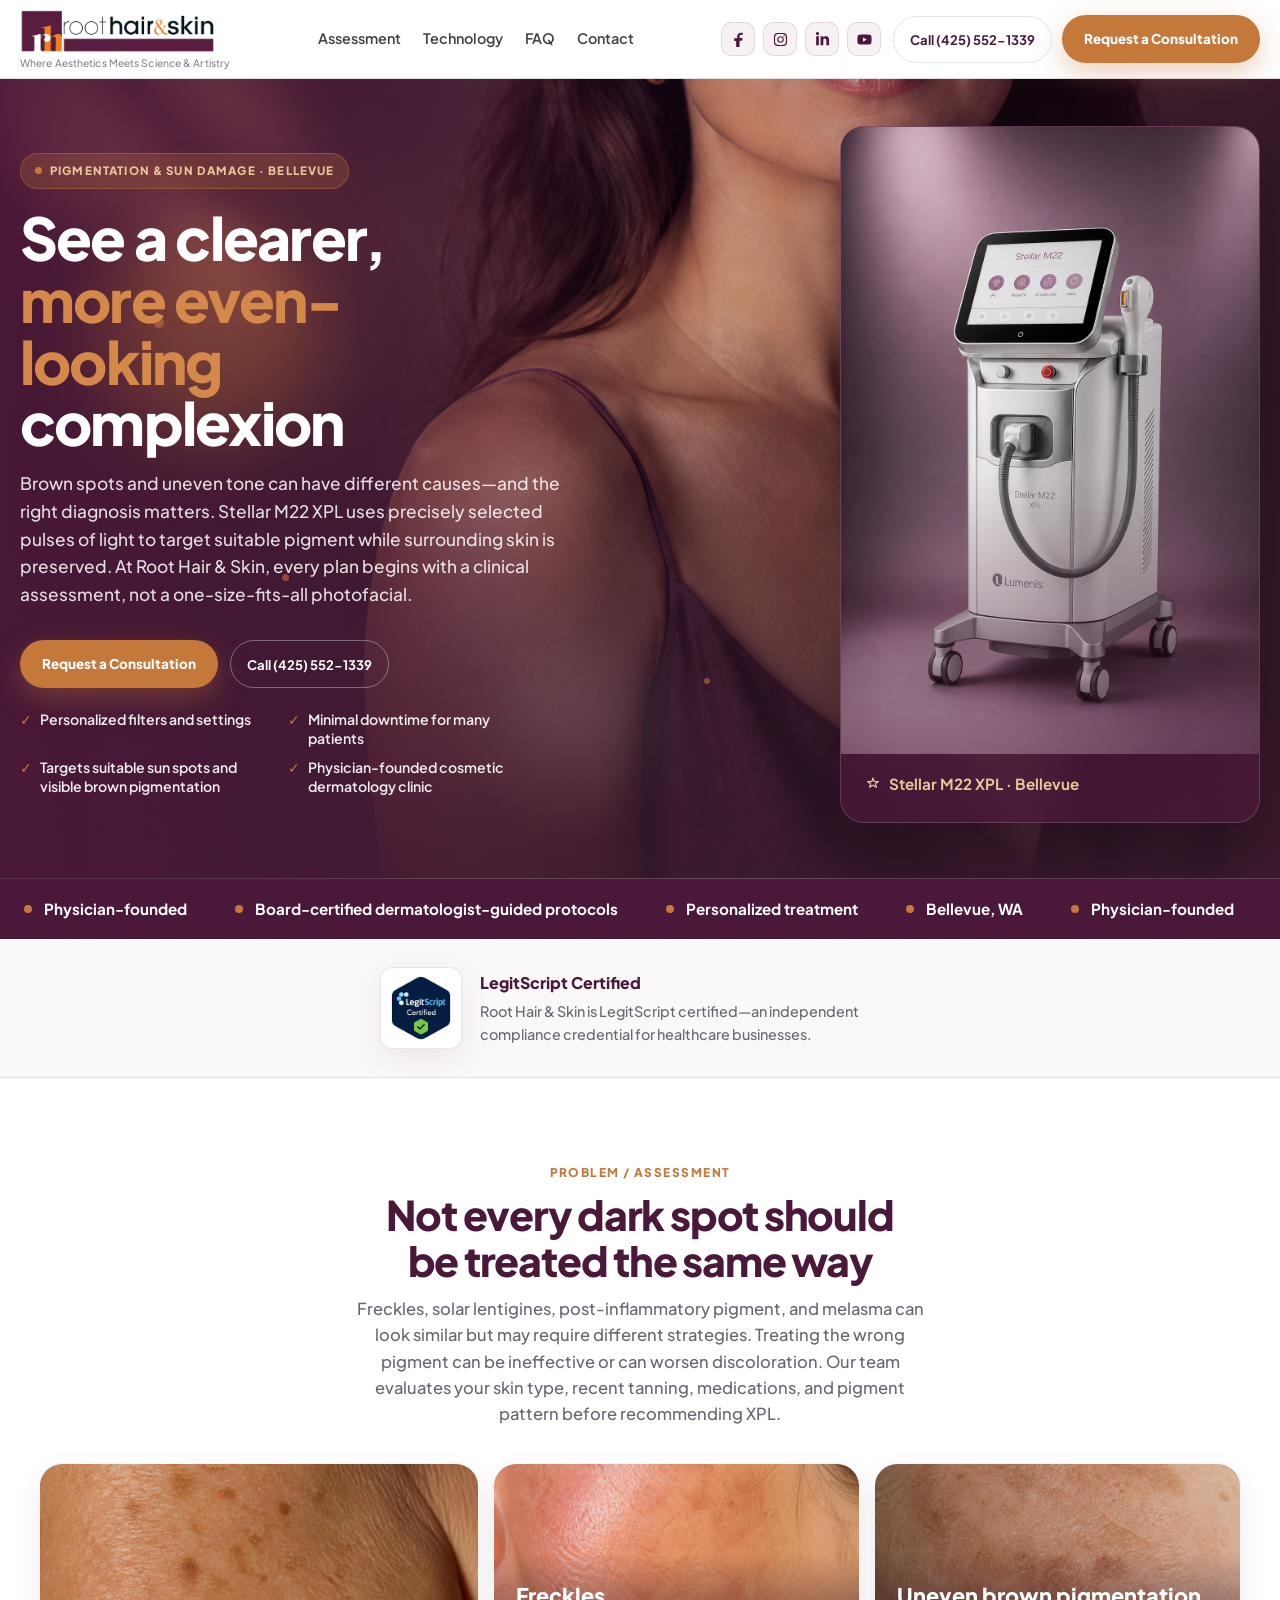
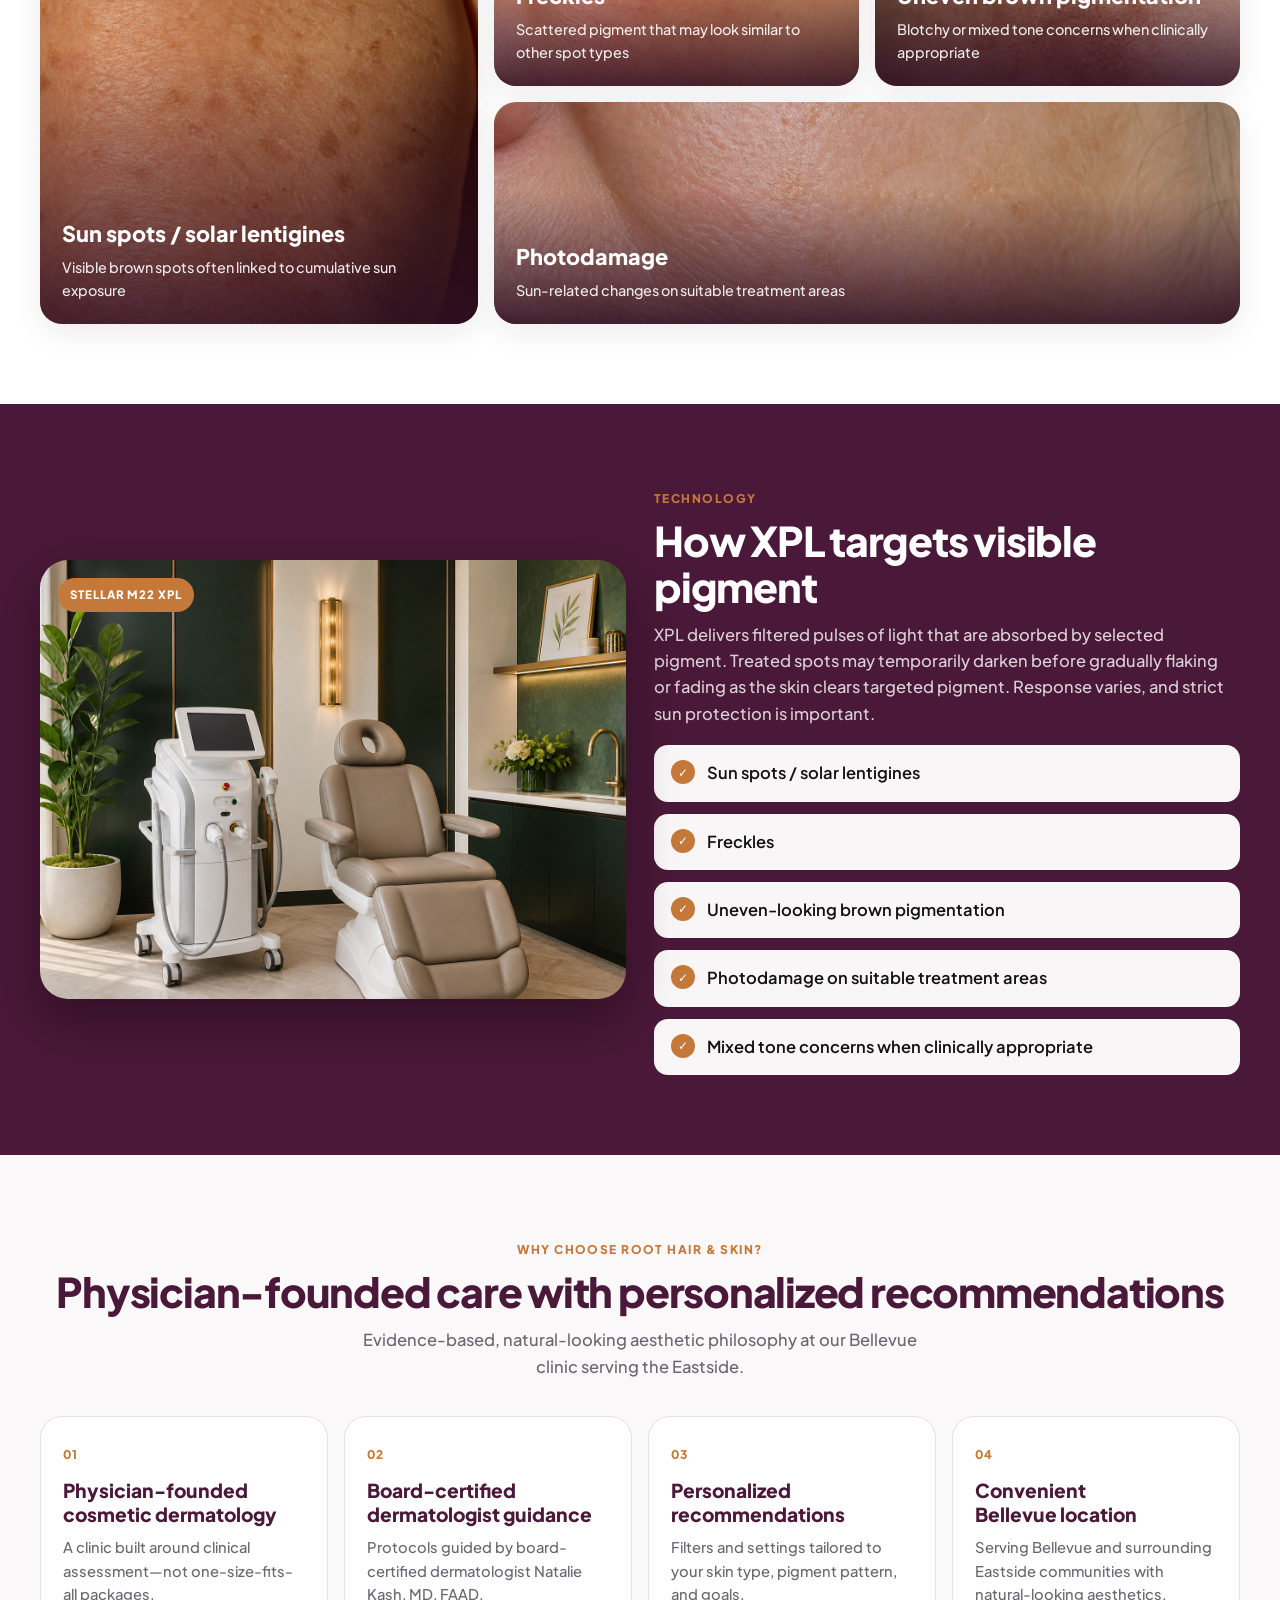
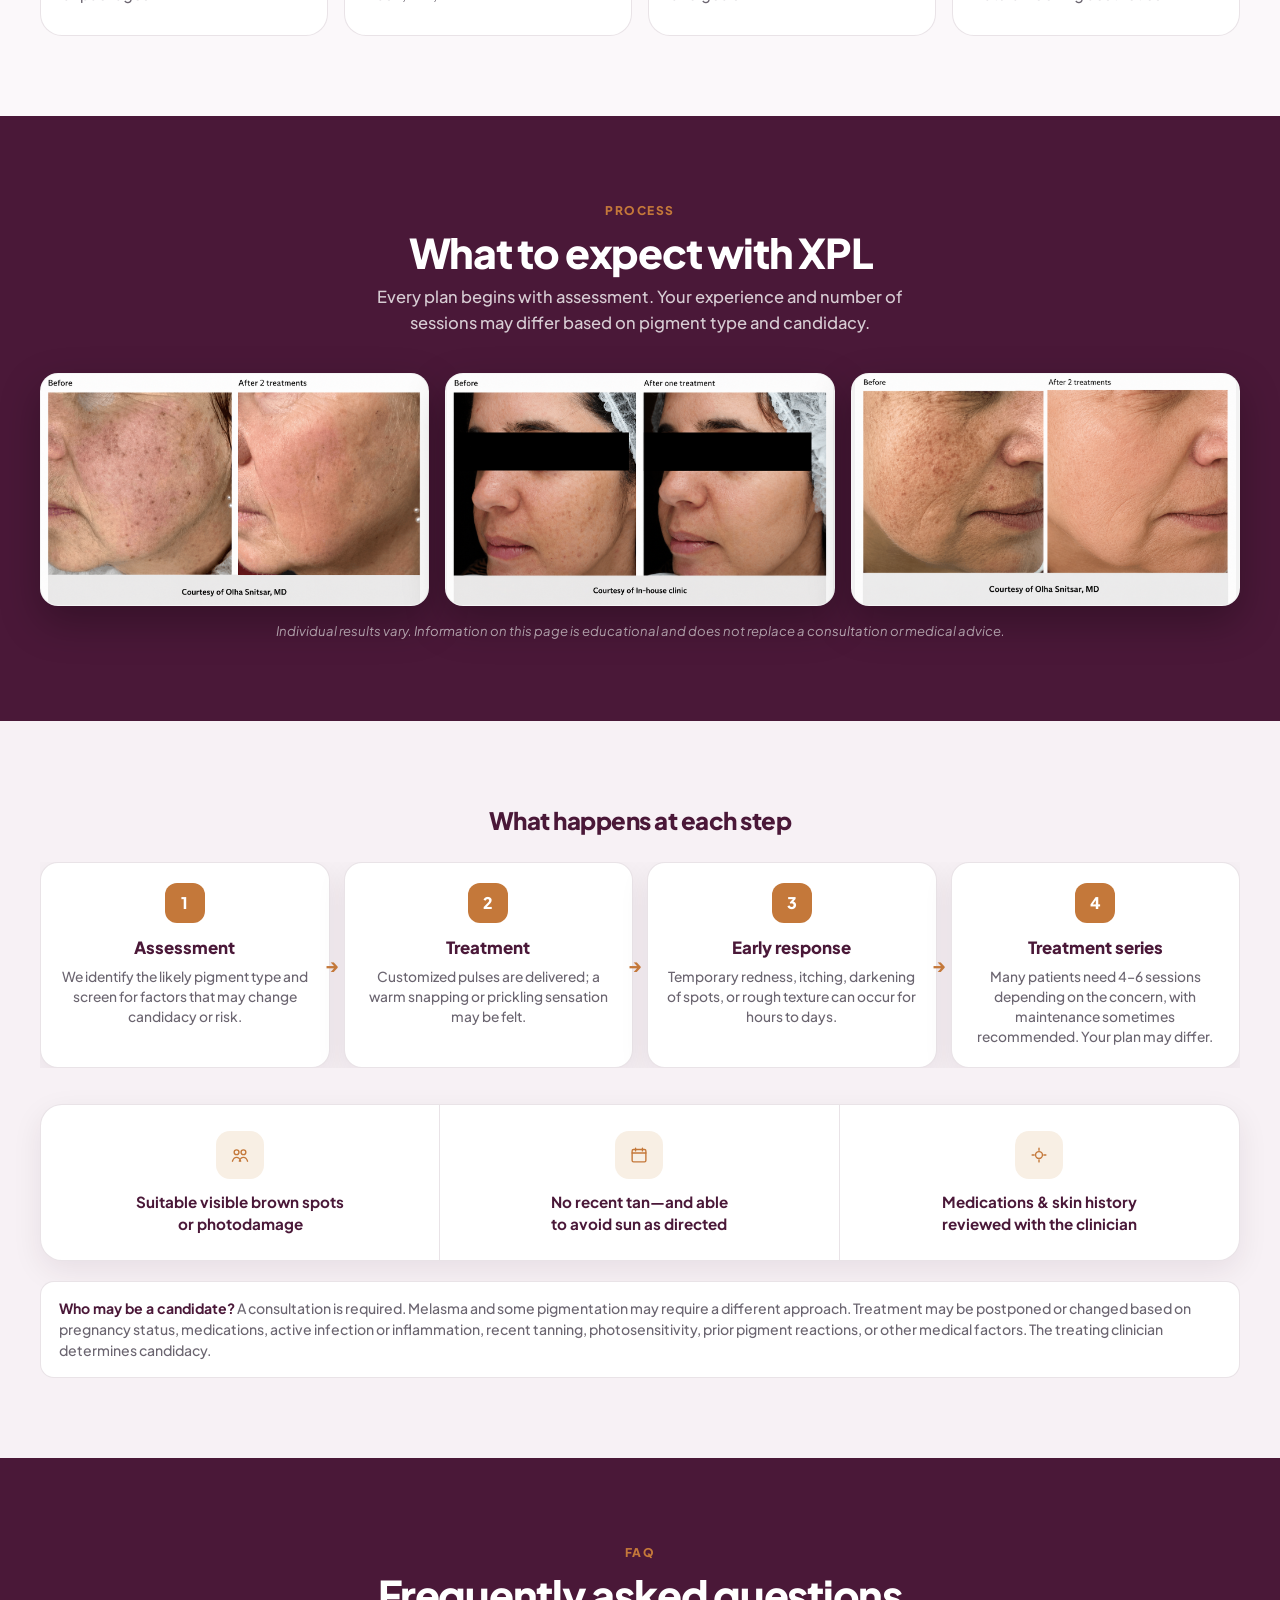
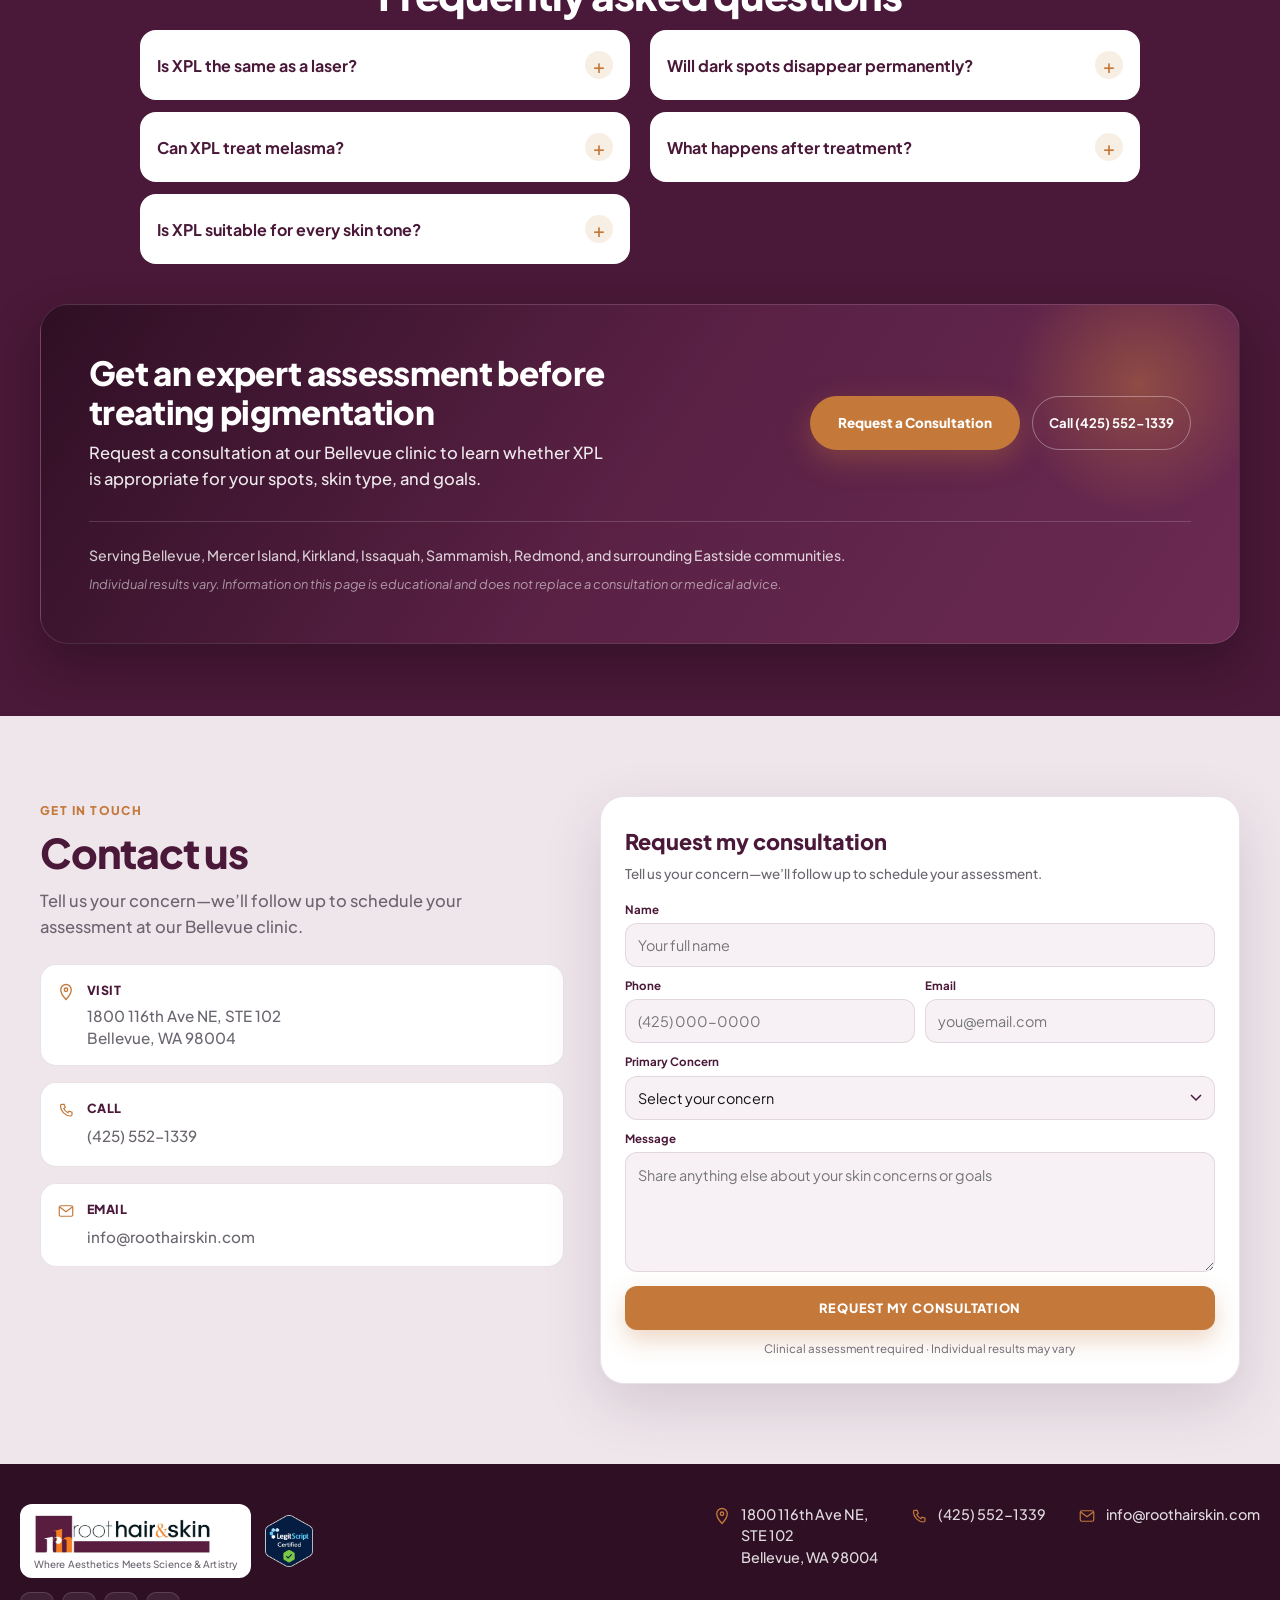
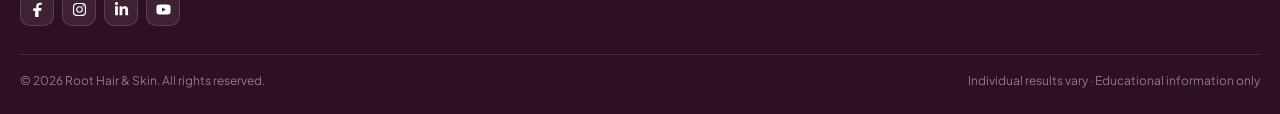
==== commit 5f65bff7: "Fix pigmentation desktop navbar and darken rosacea hero lead. Co-authored-by: Cursor <cursoragent@cu" ====
--- a/index.html
+++ b/index.html
@@ -47,6 +47,7 @@
       max-width: 100%;
       width: 100%;
       position: relative;
+      padding-top: 78px;
     }
     main {
       overflow-x: hidden;
@@ -63,17 +64,18 @@
 
     /* Header */
     .site-header {
-      position: sticky; top: 0; z-index: 100;
-      background: rgba(255,255,255,0.9);
+      position: fixed; top: 0; left: 0; right: 0; z-index: 100;
+      background: rgba(255,255,255,0.94);
       backdrop-filter: blur(16px);
       border-bottom: 1px solid var(--line);
-      animation: fadeRise 0.6s ease both;
     }
     .header-inner {
       width: min(100% - 40px, 1280px);
       margin-inline: auto;
       min-height: 78px;
-      display: flex; align-items: center; justify-content: space-between; gap: 20px;
+      display: flex;
+      align-items: center;
+      gap: 18px;
     }
     .brand {
       display: flex;
@@ -81,19 +83,28 @@
       align-items: flex-start;
       gap: 4px;
       min-width: 0;
-    }
-    .brand img { height: 44px; width: auto; max-width: min(260px, 50vw); object-fit: contain; }
+      flex-shrink: 0;
+    }
+    .brand img { height: 44px; width: auto; max-width: min(240px, 42vw); object-fit: contain; }
     .brand-tagline {
-      font-size: 0.68rem;
+      font-size: 0.64rem;
       font-weight: 500;
       letter-spacing: 0.01em;
       color: #8A8490;
       line-height: 1.25;
-      white-space: nowrap;
-      max-width: 100%;
-    }
-    .nav { display: flex; gap: 28px; margin-left: auto; margin-right: 16px; }
-    .nav a { font-size: 0.92rem; font-weight: 600; color: var(--ink); opacity: 0.8; }
+      white-space: normal;
+      max-width: 240px;
+    }
+    .nav {
+      display: flex;
+      align-items: center;
+      justify-content: center;
+      gap: 22px;
+      flex: 1;
+      min-width: 0;
+      margin: 0;
+    }
+    .nav a { font-size: 0.9rem; font-weight: 600; color: var(--ink); opacity: 0.8; white-space: nowrap; }
     .nav a:hover { color: var(--orange); opacity: 1; }
     .btn {
       display: inline-flex; align-items: center; justify-content: center;
@@ -115,6 +126,13 @@
       padding: 16px 28px;
       font-size: 0.88rem;
       letter-spacing: 0.02em;
+    }
+    .header-actions {
+      display: flex;
+      align-items: center;
+      gap: 12px;
+      flex-shrink: 0;
+      margin-left: auto;
     }
     .header-ctas { display: flex; align-items: center; gap: 10px; }
     .social-links {
@@ -145,7 +163,7 @@
       fill: currentColor;
     }
     .header-social {
-      margin-right: 4px;
+      margin-right: 0;
     }
     .site-footer .social-links a {
       background: rgba(255,255,255,0.08);
@@ -548,8 +566,32 @@
     .btn-submit:hover { background: var(--orange-hot); transform: translateY(-1px); }
     .form-note { margin-top: 10px; font-size: 0.72rem; color: var(--muted); text-align: center; }
     .form-success {
-      display: none; text-align: center; padding: 18px 6px;
-      color: var(--plum); font-weight: 700;
+      display: none;
+      text-align: center;
+      padding: 28px 18px;
+      color: var(--plum);
+      background: rgba(255, 255, 255, 0.72);
+      border: 1px solid rgba(74, 24, 56, 0.12);
+      border-radius: 14px;
+    }
+    .form-success strong {
+      display: block;
+      font-size: 1.35rem;
+      font-weight: 800;
+      margin-bottom: 8px;
+      letter-spacing: -0.02em;
+    }
+    .form-success p {
+      margin: 0;
+      font-size: 0.98rem;
+      font-weight: 500;
+      line-height: 1.45;
+      color: var(--text);
+    }
+    .btn-submit:disabled {
+      opacity: 0.7;
+      cursor: wait;
+      transform: none;
     }
     .lead-form.submitted .form-grid,
     .lead-form.submitted h2,
@@ -1043,24 +1085,22 @@
       border: 1px solid rgba(255, 255, 255, 0.18);
       transition: background .2s, color .2s, transform .2s;
     }
-    .island-side.island-imessage {
-      background: #0A84FF;
-      border-color: #0076ef;
-    }
     .island-side.island-call {
+      width: auto;
+      min-width: 72px;
+      padding: 0 16px;
+      border-radius: 999px;
       background: #FF3B30;
       border-color: #e6352b;
+      font-size: 0.82rem;
+      font-weight: 800;
+      letter-spacing: 0.02em;
     }
     .island-side:hover,
     .island-side:active {
       color: #fff;
       transform: scale(1.04);
       filter: brightness(1.08);
-    }
-    .island-side svg {
-      width: 20px;
-      height: 20px;
-      fill: currentColor;
     }
     .island-consult {
       flex: 1;
@@ -1073,9 +1113,10 @@
       gap: 8px;
       background: var(--orange);
       color: #fff;
-      font-size: 0.82rem;
+      font-size: 0.78rem;
       font-weight: 800;
-      letter-spacing: 0.02em;
+      letter-spacing: 0.01em;
+      padding: 0 14px;
       box-shadow: 0 8px 20px rgba(196, 120, 58, 0.35);
       transition: background .2s, transform .2s;
     }
@@ -1085,6 +1126,7 @@
       transform: translateY(-1px);
     }
     .island-consult svg {
+      display: none;
       width: 16px;
       height: 16px;
       fill: currentColor;
@@ -1253,6 +1295,20 @@
       }
     }
 
+    @media (max-width: 1200px) {
+      .nav { gap: 16px; }
+      .nav a { font-size: 0.84rem; }
+      .header-actions { gap: 10px; }
+      .header-ctas .btn-ghost {
+        padding: 10px 12px;
+        font-size: 0.76rem;
+      }
+      .header-ctas .btn-orange {
+        padding: 11px 16px;
+        font-size: 0.78rem;
+      }
+      .brand-tagline { font-size: 0.58rem; max-width: 200px; }
+    }
     @media (max-width: 1100px) {
       .benefit-grid { grid-template-columns: 1fr 1fr; }
       .concern-grid { grid-template-columns: 1fr 1fr; }
@@ -1261,9 +1317,8 @@
     }
     @media (max-width: 960px) {
       .nav { display: none; }
-      .header-inner > .header-ctas { display: none; }
-      .header-social { display: none; }
-      .menu-toggle { display: inline-flex; }
+      .header-actions { display: none; }
+      .menu-toggle { display: inline-flex; margin-left: auto; }
       .brand-tagline {
         white-space: normal;
         font-size: 0.58rem;
@@ -1484,23 +1539,25 @@
         <a href="#faq">FAQ</a>
         <a href="#contact">Contact</a>
       </nav>
-      <div class="social-links header-social" aria-label="Social media">
-        <a href="https://www.facebook.com/RootHairandSkin" target="_blank" rel="noopener noreferrer" aria-label="Facebook">
-          <svg viewBox="0 0 320 512" aria-hidden="true"><path d="M80 299.3V512h116V299.3h86.5l18-97.8H196v-34.6c0-51.7 20.3-71.5 72.7-71.5 16.3 0 29.4.4 37.4 1.2V25.8c-13.3-1.8-40.7-2.8-56.6-2.8-86.7 0-134 42.2-134 136.4v53.1H14v97.8h66z"/></svg>
-        </a>
-        <a href="https://www.instagram.com/roothairandskin/" target="_blank" rel="noopener noreferrer" aria-label="Instagram">
-          <svg viewBox="0 0 448 512" aria-hidden="true"><path d="M224.1 141c-63.6 0-114.9 51.3-114.9 114.9s51.3 114.9 114.9 114.9S339 319.5 339 255.9 287.7 141 224.1 141zm0 189.6c-41.1 0-74.7-33.5-74.7-74.7s33.5-74.7 74.7-74.7 74.7 33.5 74.7 74.7-33.6 74.7-74.7 74.7zm146.4-194.3c0 14.9-12 26.8-26.8 26.8-14.9 0-26.8-12-26.8-26.8s12-26.8 26.8-26.8 26.8 12 26.8 26.8zm76.1 27.2c-1.7-35.9-9.9-67.7-36.2-93.9-26.2-26.2-58-34.4-93.9-36.2-37-2.1-147.9-2.1-184.9 0-35.8 1.7-67.6 9.9-93.9 36.1s-34.4 58-36.2 93.9c-2.1 37-2.1 147.9 0 184.9 1.7 35.9 9.9 67.7 36.2 93.9s58 34.4 93.9 36.2c37 2.1 147.9 2.1 184.9 0 35.9-1.7 67.7-9.9 93.9-36.2 26.2-26.2 34.4-58 36.2-93.9 2.1-37 2.1-147.8 0-184.8zM398.8 388c-7.8 19.6-22.9 34.7-42.6 42.6-29.5 11.7-99.5 9-132.1 9s-102.7 2.6-132.1-9c-19.6-7.8-34.7-22.9-42.6-42.6-11.7-29.5-9-99.5-9-132.1s-2.6-102.7 9-132.1c7.8-19.6 22.9-34.7 42.6-42.6 29.5-11.7 99.5-9 132.1-9s102.7-2.6 132.1 9c19.6 7.8 34.7 22.9 42.6 42.6 11.7 29.5 9 99.5 9 132.1s2.7 102.7-9 132.1z"/></svg>
-        </a>
-        <a href="https://www.linkedin.com/company/root-hair-and-skin/" target="_blank" rel="noopener noreferrer" aria-label="LinkedIn">
-          <svg viewBox="0 0 448 512" aria-hidden="true"><path d="M100.3 448H7.4V148.9h92.9V448zM53.8 108.1C24.1 108.1 0 83.5 0 53.8S24.1-.5 53.8-.5 107.7 24.1 107.7 53.8s-24.1 54.3-53.9 54.3zM447.9 448h-92.7V302.4c0-34.7-.7-79.2-48.3-79.2-48.3 0-55.7 37.7-55.7 76.7V448h-92.8V148.9h89.1v40.8h1.3c12.4-23.5 42.7-48.3 87.9-48.3 94 0 111.3 61.9 111.3 142.3V448z"/></svg>
-        </a>
-        <a href="https://www.youtube.com/@dr_and_dr" target="_blank" rel="noopener noreferrer" aria-label="YouTube">
-          <svg viewBox="0 0 576 512" aria-hidden="true"><path d="M549.7 124.1c-6.3-23.7-24.8-42.3-48.3-48.6C458.8 64 288 64 288 64S117.2 64 74.6 75.5c-23.5 6.3-42 24.9-48.3 48.6C16 167 16 256.4 16 256.4s0 89.4 10.3 132.3c6.3 23.7 24.8 41.5 48.3 47.8C117.2 448 288 448 288 448s170.8 0 213.4-11.5c23.5-6.3 42-24.2 48.3-47.8 10.3-42.9 10.3-132.3 10.3-132.3s0-89.4-10.3-132.3zM232.2 337.6V175.2l142.7 81.2-142.7 81.2z"/></svg>
-        </a>
-      </div>
-      <div class="header-ctas">
-        <a class="btn btn-ghost" href="tel:+14255521339">Call (425) 552-1339</a>
-        <a class="btn btn-orange" href="#contact">Request a Consultation</a>
+      <div class="header-actions">
+        <div class="social-links header-social" aria-label="Social media">
+          <a href="https://www.facebook.com/RootHairandSkin" target="_blank" rel="noopener noreferrer" aria-label="Facebook">
+            <svg viewBox="0 0 320 512" aria-hidden="true"><path d="M80 299.3V512h116V299.3h86.5l18-97.8H196v-34.6c0-51.7 20.3-71.5 72.7-71.5 16.3 0 29.4.4 37.4 1.2V25.8c-13.3-1.8-40.7-2.8-56.6-2.8-86.7 0-134 42.2-134 136.4v53.1H14v97.8h66z"/></svg>
+          </a>
+          <a href="https://www.instagram.com/roothairandskin/" target="_blank" rel="noopener noreferrer" aria-label="Instagram">
+            <svg viewBox="0 0 448 512" aria-hidden="true"><path d="M224.1 141c-63.6 0-114.9 51.3-114.9 114.9s51.3 114.9 114.9 114.9S339 319.5 339 255.9 287.7 141 224.1 141zm0 189.6c-41.1 0-74.7-33.5-74.7-74.7s33.5-74.7 74.7-74.7 74.7 33.5 74.7 74.7-33.6 74.7-74.7 74.7zm146.4-194.3c0 14.9-12 26.8-26.8 26.8-14.9 0-26.8-12-26.8-26.8s12-26.8 26.8-26.8 26.8 12 26.8 26.8zm76.1 27.2c-1.7-35.9-9.9-67.7-36.2-93.9-26.2-26.2-58-34.4-93.9-36.2-37-2.1-147.9-2.1-184.9 0-35.8 1.7-67.6 9.9-93.9 36.1s-34.4 58-36.2 93.9c-2.1 37-2.1 147.9 0 184.9 1.7 35.9 9.9 67.7 36.2 93.9s58 34.4 93.9 36.2c37 2.1 147.9 2.1 184.9 0 35.9-1.7 67.7-9.9 93.9-36.2 26.2-26.2 34.4-58 36.2-93.9 2.1-37 2.1-147.8 0-184.8zM398.8 388c-7.8 19.6-22.9 34.7-42.6 42.6-29.5 11.7-99.5 9-132.1 9s-102.7 2.6-132.1-9c-19.6-7.8-34.7-22.9-42.6-42.6-11.7-29.5-9-99.5-9-132.1s-2.6-102.7 9-132.1c7.8-19.6 22.9-34.7 42.6-42.6 29.5-11.7 99.5-9 132.1-9s102.7-2.6 132.1 9c19.6 7.8 34.7 22.9 42.6 42.6 11.7 29.5 9 99.5 9 132.1s2.7 102.7-9 132.1z"/></svg>
+          </a>
+          <a href="https://www.linkedin.com/company/root-hair-and-skin/" target="_blank" rel="noopener noreferrer" aria-label="LinkedIn">
+            <svg viewBox="0 0 448 512" aria-hidden="true"><path d="M100.3 448H7.4V148.9h92.9V448zM53.8 108.1C24.1 108.1 0 83.5 0 53.8S24.1-.5 53.8-.5 107.7 24.1 107.7 53.8s-24.1 54.3-53.9 54.3zM447.9 448h-92.7V302.4c0-34.7-.7-79.2-48.3-79.2-48.3 0-55.7 37.7-55.7 76.7V448h-92.8V148.9h89.1v40.8h1.3c12.4-23.5 42.7-48.3 87.9-48.3 94 0 111.3 61.9 111.3 142.3V448z"/></svg>
+          </a>
+          <a href="https://www.youtube.com/@dr_and_dr" target="_blank" rel="noopener noreferrer" aria-label="YouTube">
+            <svg viewBox="0 0 576 512" aria-hidden="true"><path d="M549.7 124.1c-6.3-23.7-24.8-42.3-48.3-48.6C458.8 64 288 64 288 64S117.2 64 74.6 75.5c-23.5 6.3-42 24.9-48.3 48.6C16 167 16 256.4 16 256.4s0 89.4 10.3 132.3c6.3 23.7 24.8 41.5 48.3 47.8C117.2 448 288 448 288 448s170.8 0 213.4-11.5c23.5-6.3 42-24.2 48.3-47.8 10.3-42.9 10.3-132.3 10.3-132.3s0-89.4-10.3-132.3zM232.2 337.6V175.2l142.7 81.2-142.7 81.2z"/></svg>
+          </a>
+        </div>
+        <div class="header-ctas">
+          <a class="btn btn-ghost" href="tel:+14255521339">Call (425) 552-1339</a>
+          <a class="btn btn-orange" href="#contact">Request a Consultation</a>
+        </div>
       </div>
       <button class="menu-toggle" type="button" aria-label="Open menu" aria-expanded="false">
         <span></span><span></span><span></span>
@@ -1891,7 +1948,10 @@
               <button class="btn-submit" type="submit">Request My Consultation</button>
             </div>
             <p class="form-note">Clinical assessment required · Individual results may vary</p>
-            <div class="form-success" role="status">Thank you! Our team will contact you shortly.</div>
+            <div class="form-success" role="status" aria-live="polite">
+              <strong>Thank you!</strong>
+              <p>Your consultation request was submitted successfully. Our team will contact you shortly.</p>
+            </div>
           </form>
         </div>
       </div>
@@ -1950,16 +2010,8 @@
 
   <div class="mobile-island-dock" id="mobileIslandDock">
     <nav class="mobile-island" aria-label="Quick actions">
-      <a class="island-side island-imessage" href="sms:+14255521339" aria-label="Message us on iMessage">
-        <svg viewBox="0 0 24 24" aria-hidden="true"><path d="M12 2C6.5 2 2 5.9 2 10.7c0 2.8 1.5 5.3 3.9 6.9-.1.9-.6 2.5-2.1 3.6 2.3-.1 4.1-1.1 5.2-1.9.9.2 1.9.3 2.9.3 5.5 0 10-3.9 10-8.9S17.5 2 12 2z"/></svg>
-      </a>
-      <a class="island-consult" href="#contact">
-        <svg viewBox="0 0 24 24" aria-hidden="true"><path d="M19 4H5a2 2 0 0 0-2 2v12a2 2 0 0 0 2 2h14a2 2 0 0 0 2-2V6a2 2 0 0 0-2-2zm-1 4-6 4.5L6 8V6l6 4.5L18 6v2z"/></svg>
-        Consult Now
-      </a>
-      <a class="island-side island-call" href="tel:+14255521339" aria-label="Call (425) 552-1339">
-        <svg viewBox="0 0 24 24" aria-hidden="true"><path d="M6.6 10.8c1.4 2.8 3.8 5.1 6.6 6.6l2.2-2.2c.3-.3.7-.4 1.1-.2 1.2.4 2.5.6 3.8.6.6 0 1 .4 1 1V20c0 .6-.4 1-1 1C10.6 21 3 13.4 3 4c0-.6.4-1 1-1h3.5c.6 0 1 .4 1 1 0 1.3.2 2.6.6 3.8.1.4 0 .8-.3 1.1l-2.2 2.9z"/></svg>
-      </a>
+      <a class="island-consult" href="#contact">Book a consultation</a>
+      <a class="island-side island-call" href="tel:+14255521339" aria-label="Call (425) 552-1339">Call</a>
     </nav>
   </div>
 
@@ -2034,23 +2086,39 @@
           e.preventDefault();
           if (!form.checkValidity()) { form.reportValidity(); return; }
 
+          const submitBtn = form.querySelector(".btn-submit");
+          const fullName = (form.name && form.name.value || "").replace(/\s+/g, " ").trim();
           const lead = {
-            name: (form.name && form.name.value || "").trim(),
+            name: fullName,
             phone: (form.phone && form.phone.value || "").trim(),
             email: (form.email && form.email.value || "").trim(),
             concern: (form.concern && form.concern.value || "").trim(),
             message: (form.message && form.message.value || "").trim()
           };
 
+          if (submitBtn) {
+            submitBtn.disabled = true;
+            submitBtn.textContent = "Submitting...";
+          }
+
+          const successEl = form.querySelector(".form-success");
+          if (successEl) {
+            const first = fullName.split(" ")[0] || "";
+            successEl.innerHTML =
+              "<strong>Thank you" + (first ? ", " + first : "") + "!</strong>" +
+              "<p>Your consultation request was submitted successfully. Our team will contact you shortly.</p>";
+          }
+
           trackEvent("form", { lead: lead }).finally(function () {
             form.classList.add("submitted");
+            form.scrollIntoView({ behavior: "smooth", block: "center" });
           });
         });
       }
 
       /* ---- Marketing attribution + Apps Script trackers ---- */
       // After deploying Apps Script, paste the Web App URL here:
-      const APPS_SCRIPT_URL = "https://script.google.com/macros/s/AKfycbwuAfrJMAj7jt9964aATOdaWkaMV0Wb5D41KuyGvKLD79GM-qwxWxtyoYQwGbLEuviGJQ/exec";
+      const APPS_SCRIPT_URL = "https://script.google.com/macros/s/AKfycbxZsNMtlL5H_0ky3D4lSuP-kGzUeitXBMJsh_cBwYOyWGWL9PEQv26i9pc6vKZ9oX9alw/exec";
       const ATTR_KEYS = [
         "gclid", "gbraid", "wbraid", "fbclid", "msclkid",
         "utm_source", "utm_medium", "utm_campaign", "utm_term", "utm_content", "utm_id"
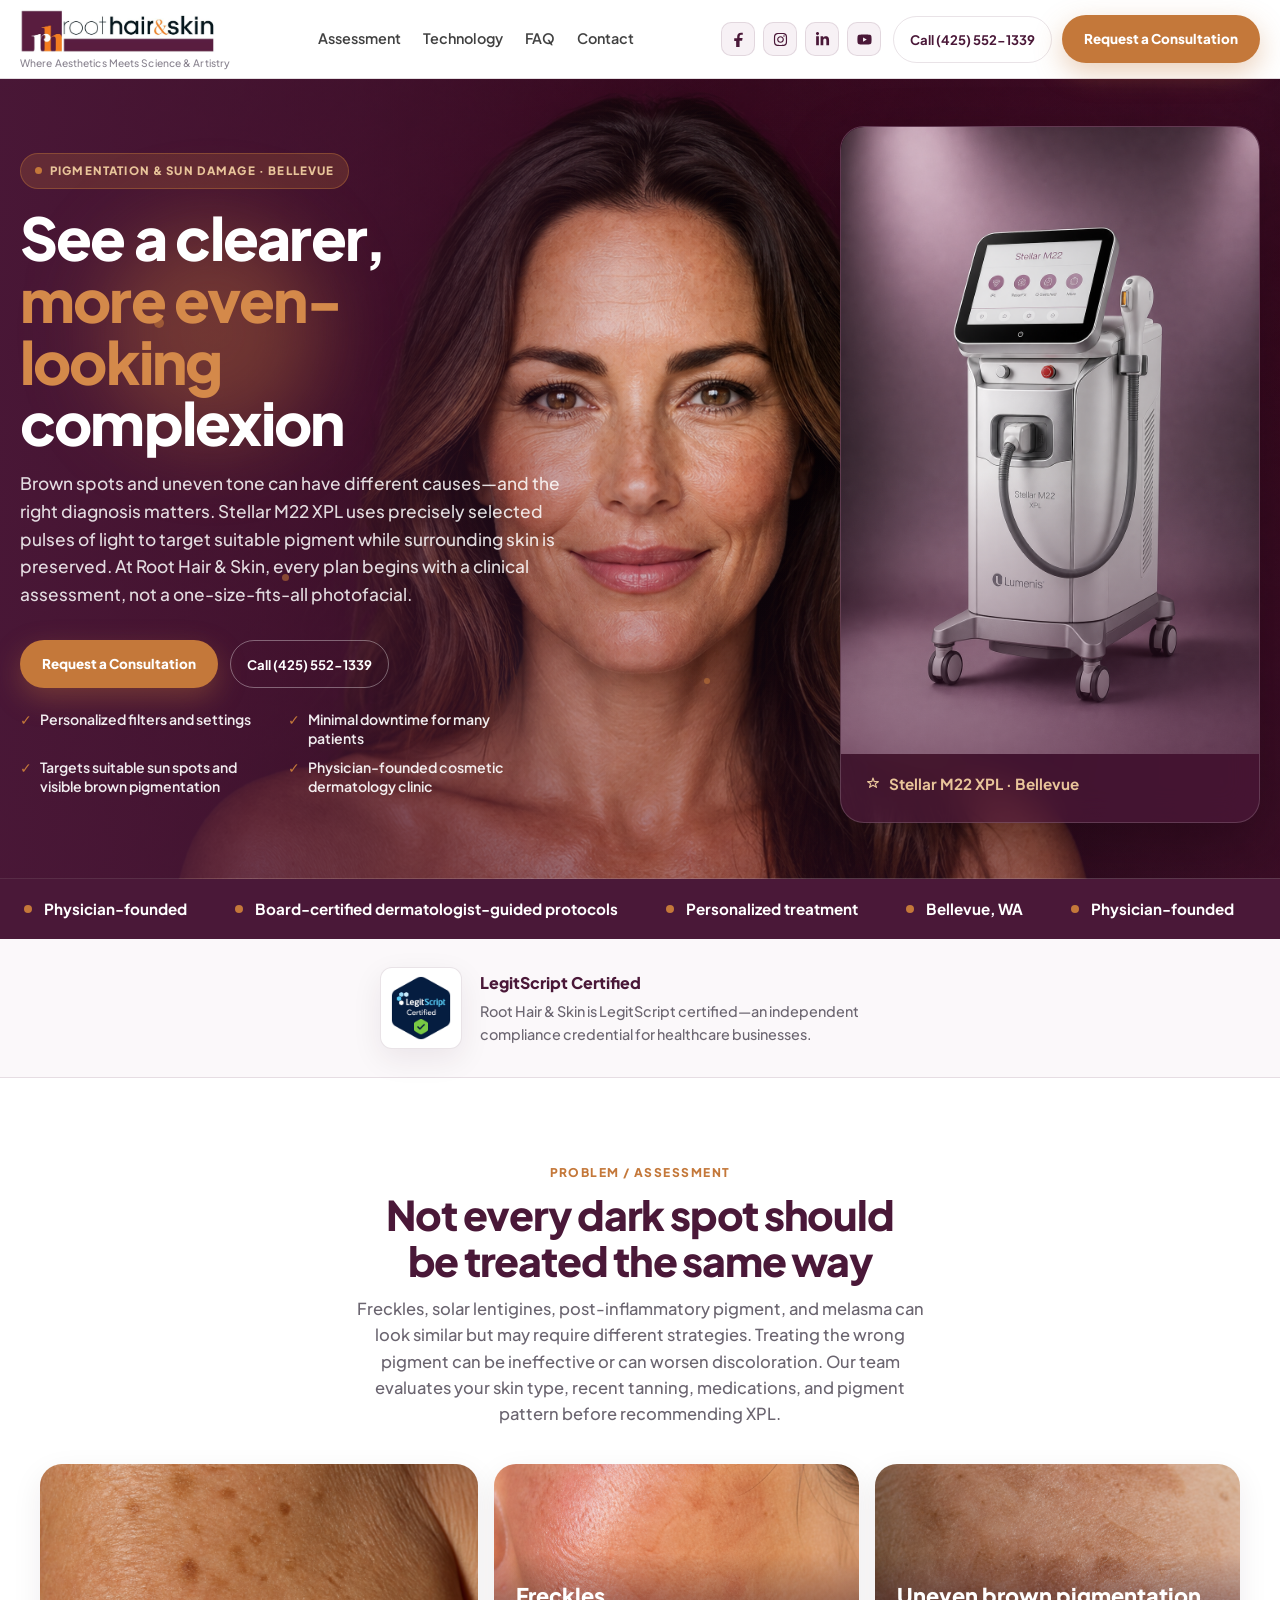
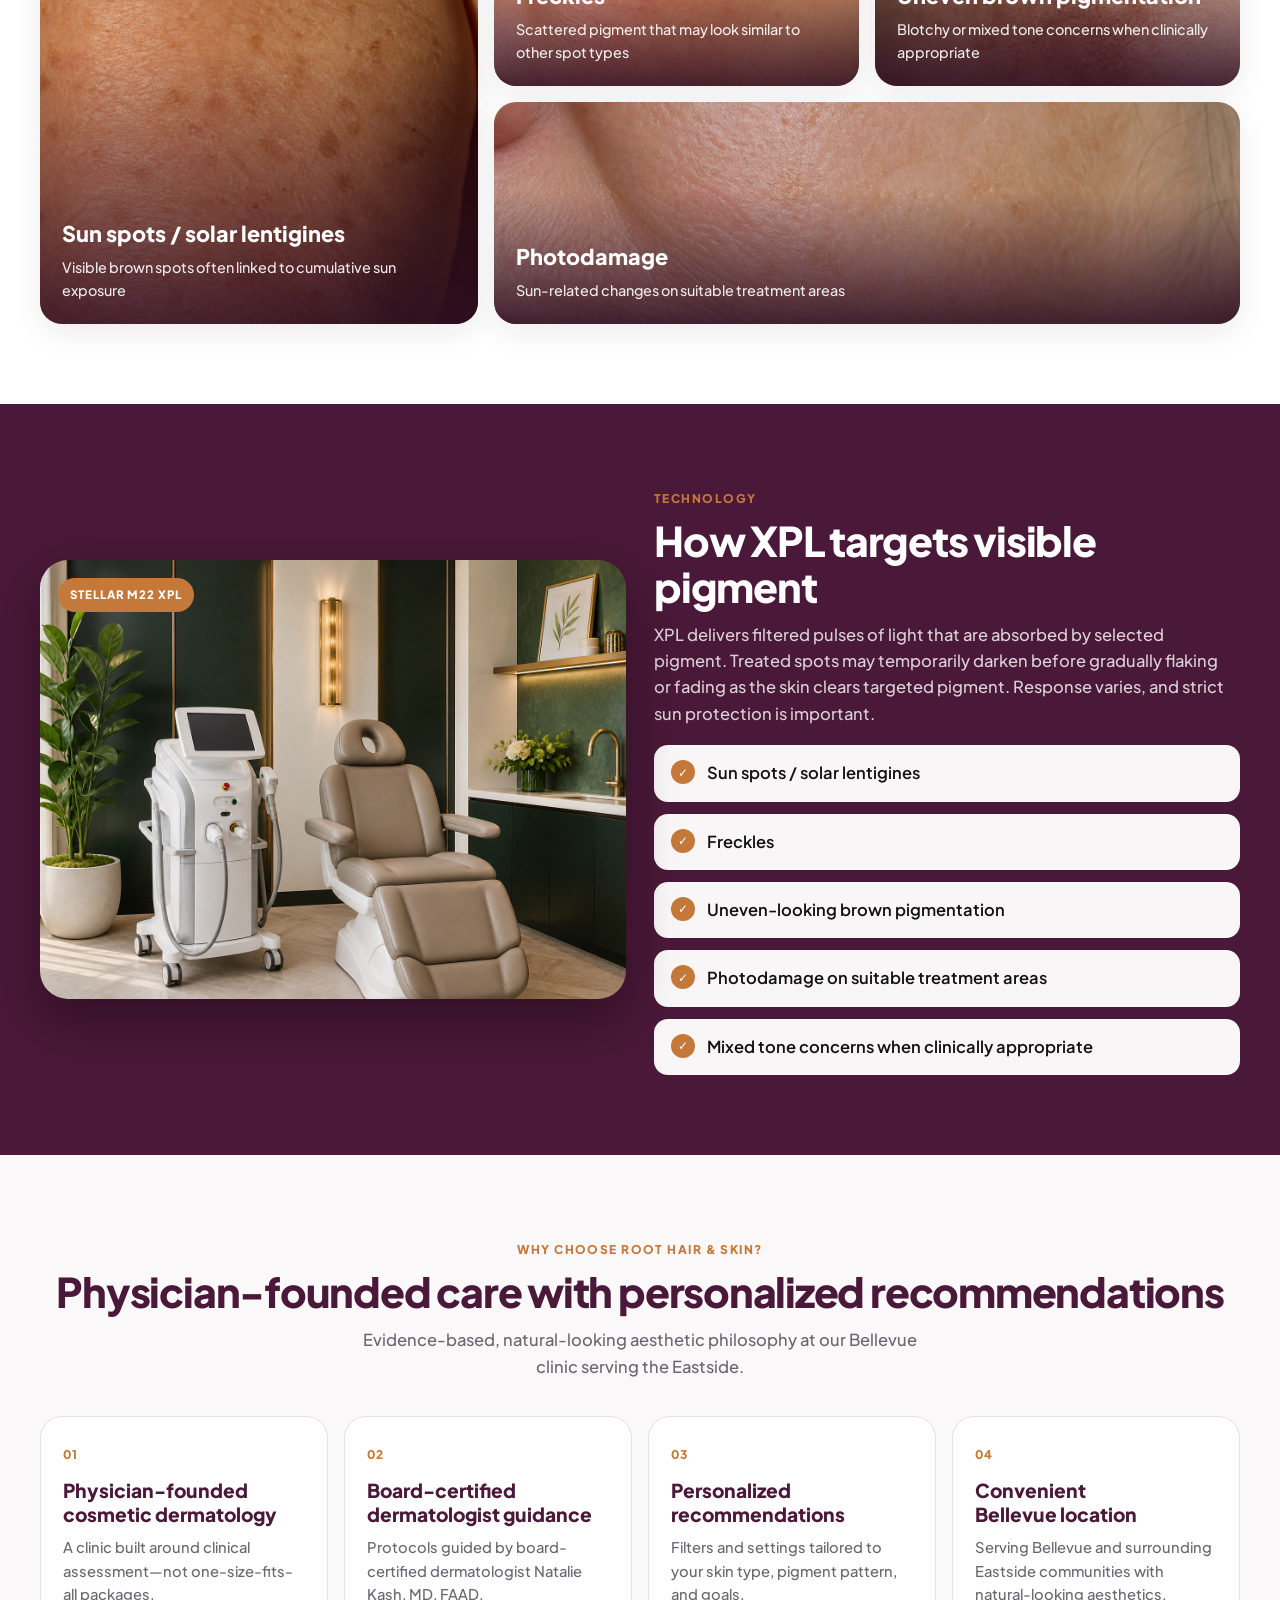
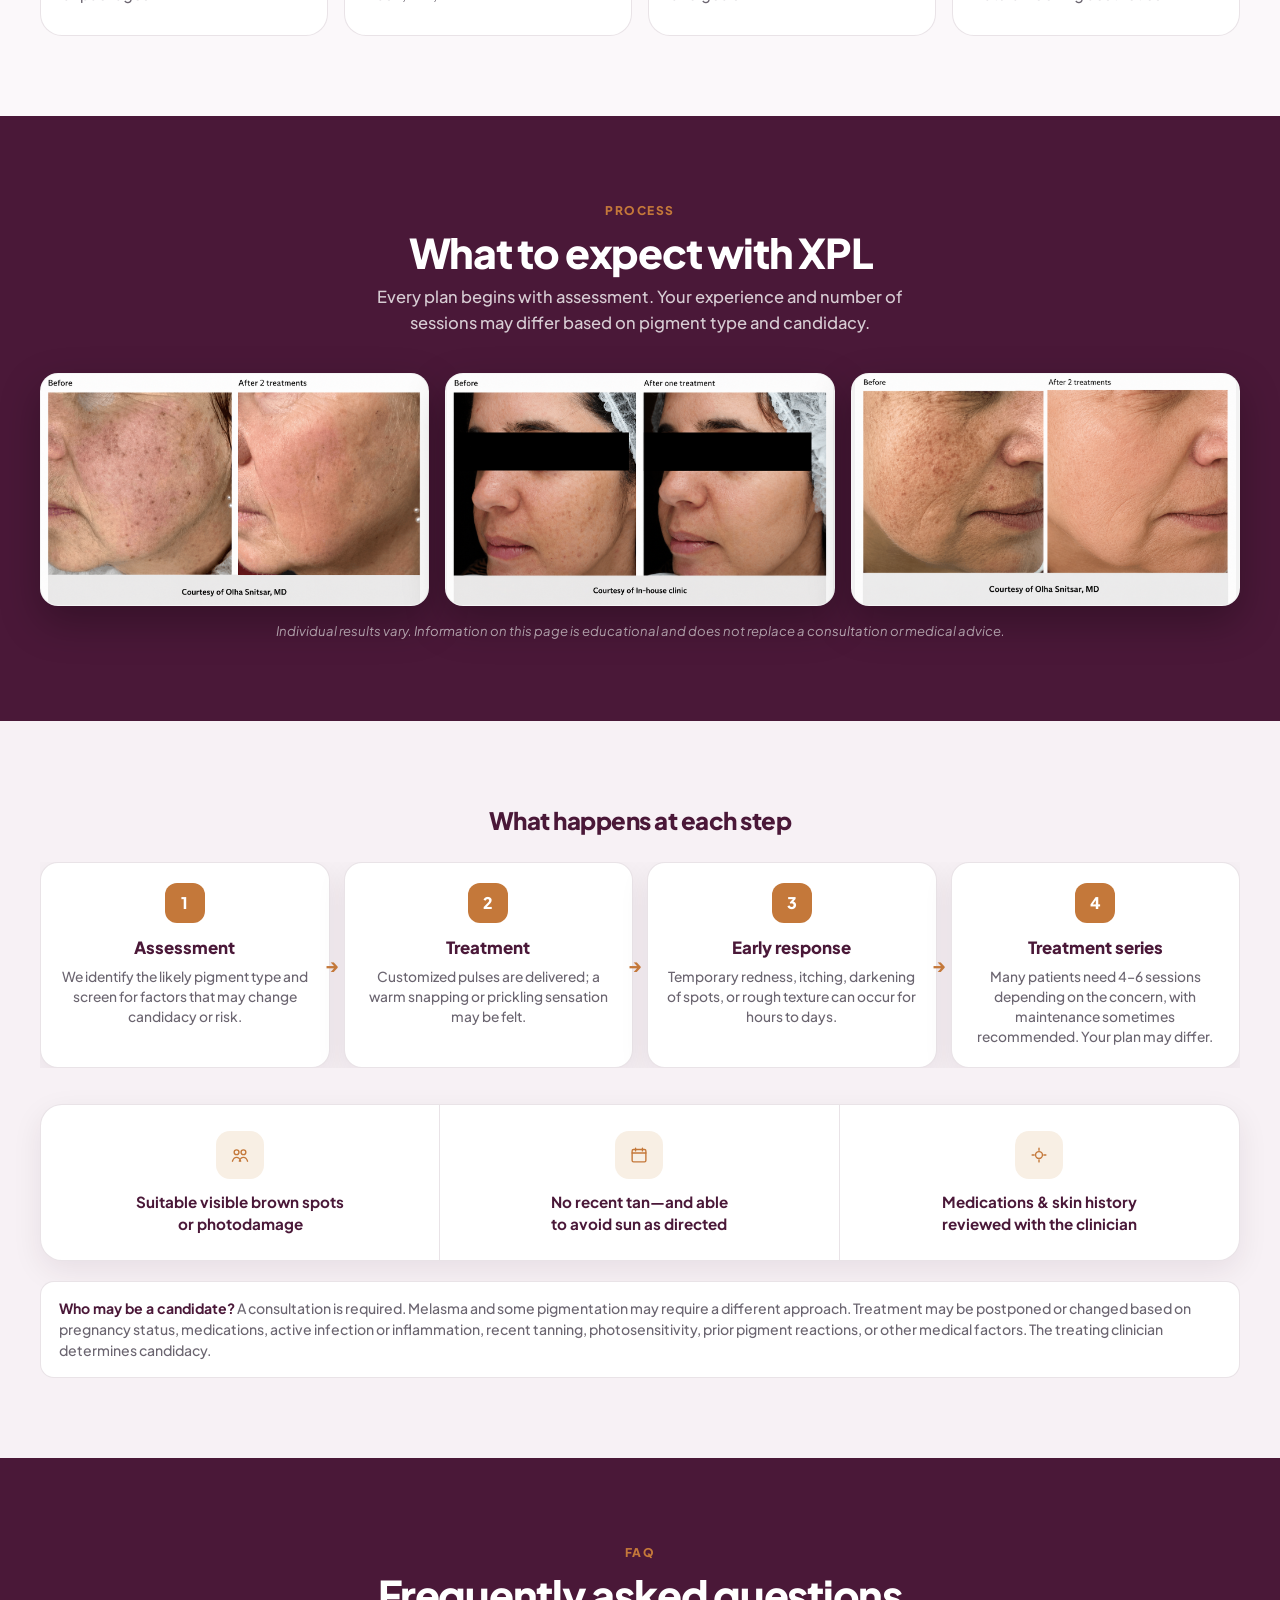
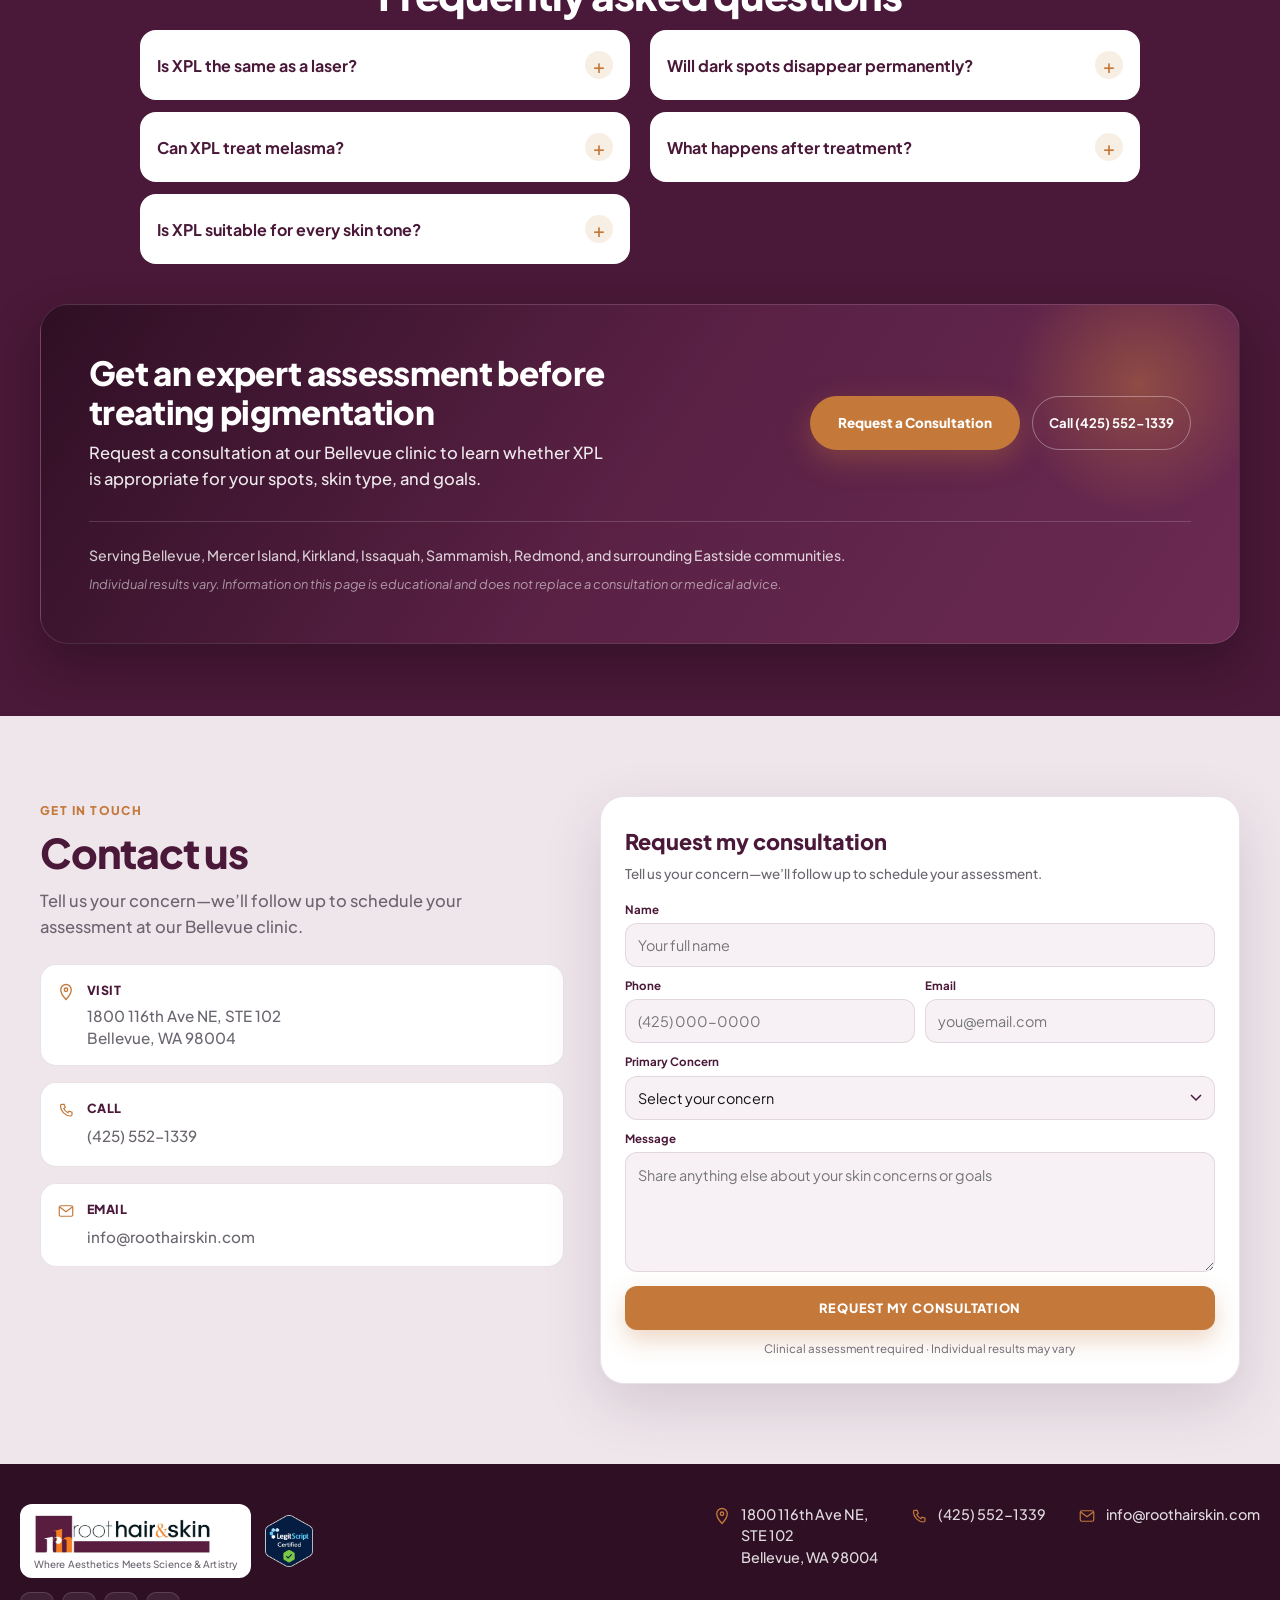
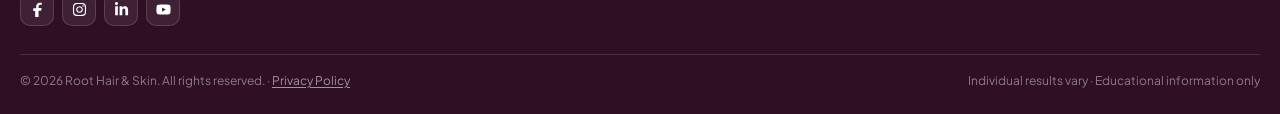
==== commit 0fe9d1d4: "Add Privacy Policy footer links to both landing pages. Co-authored-by: Cursor <cursoragent@cursor.co" ====
--- a/index.html
+++ b/index.html
@@ -1040,6 +1040,12 @@
       display: flex; justify-content: space-between; gap: 12px; flex-wrap: wrap;
       font-size: 0.75rem; color: rgba(255,255,255,0.45);
     }
+    .footer-bottom a {
+      color: rgba(255,255,255,0.55);
+      text-decoration: underline;
+      text-underline-offset: 2px;
+    }
+    .footer-bottom a:hover { color: #fff; }
 
     /* Mobile bottom island — wrapper stays in visual viewport */
     .mobile-island-dock {
@@ -2003,7 +2009,7 @@
       </div>
     </div>
     <div class="footer-bottom">
-      <span>© <span id="year"></span> Root Hair &amp; Skin. All rights reserved.</span>
+      <span>© <span id="year"></span> Root Hair &amp; Skin. All rights reserved. · <a href="https://www.roothairskin.com/privacy-policy" target="_blank" rel="noopener noreferrer">Privacy Policy</a></span>
       <span>Individual results vary · Educational information only</span>
     </div>
   </footer>
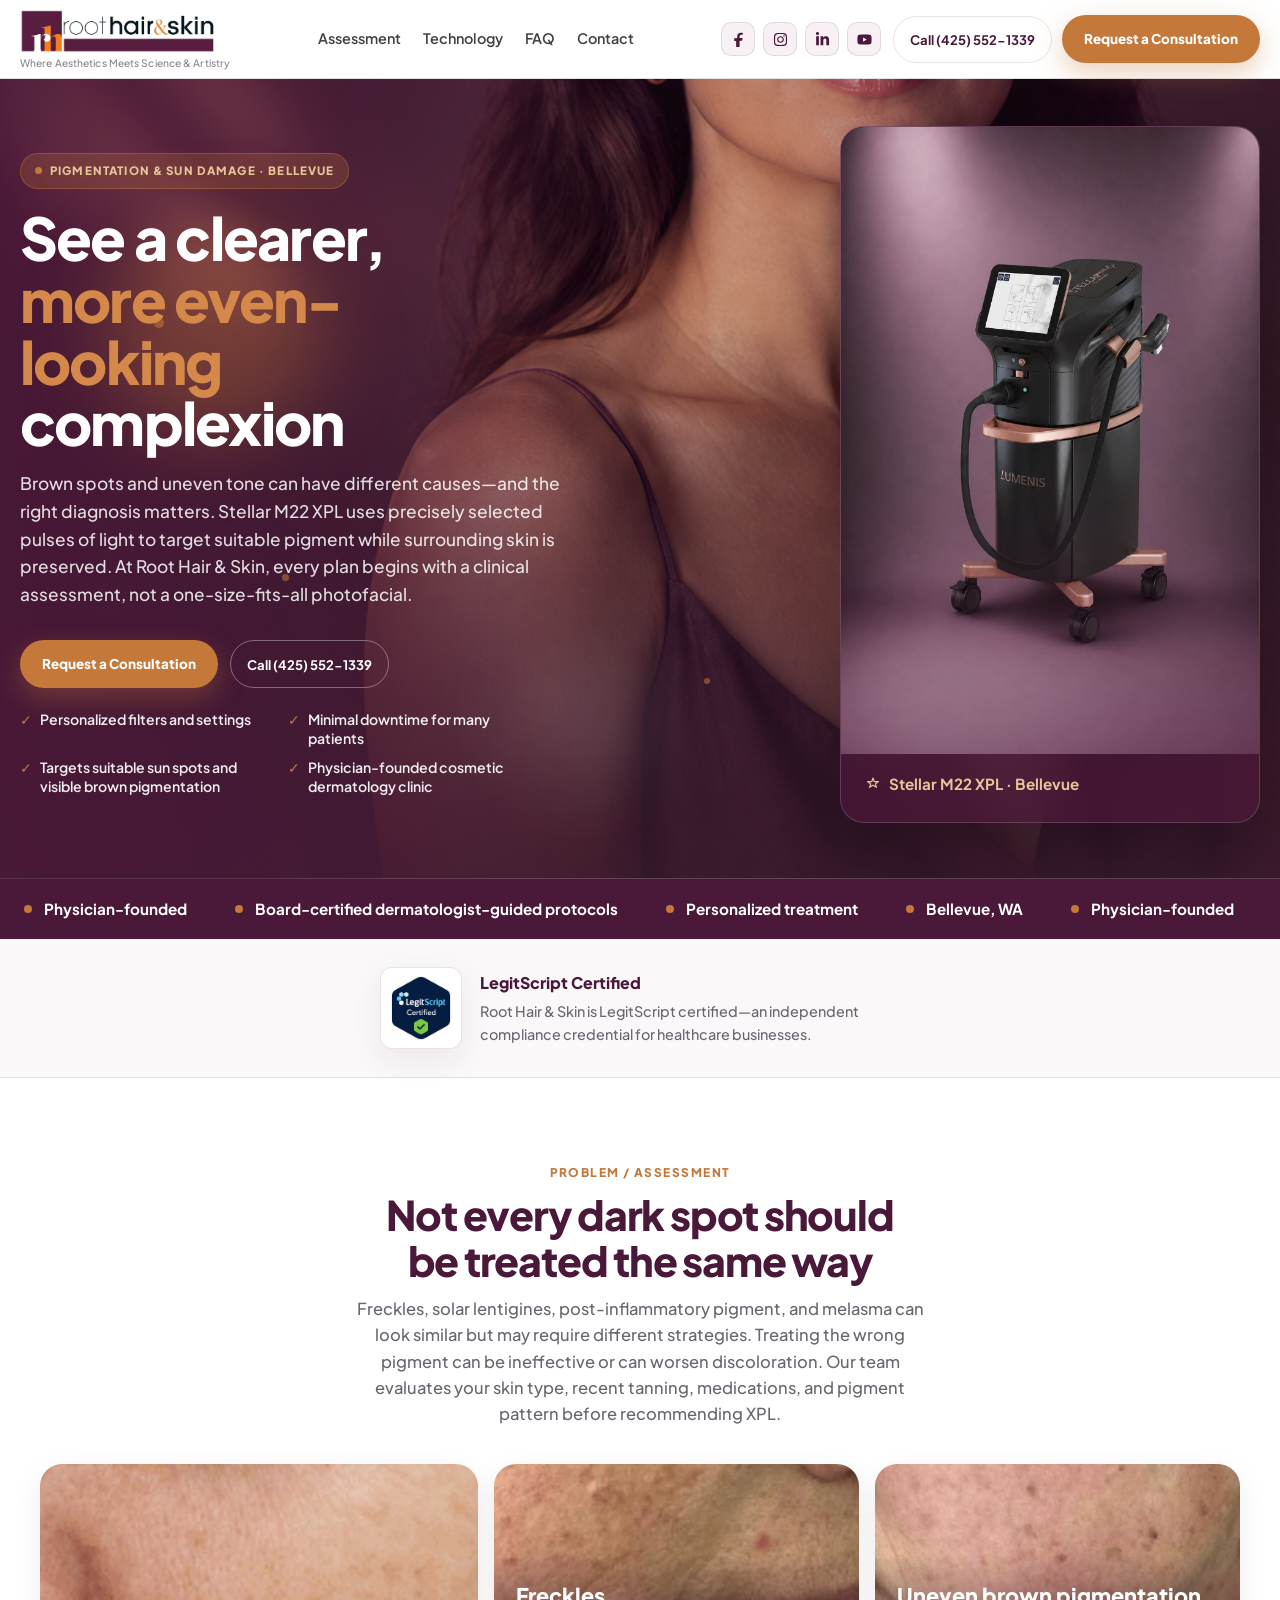
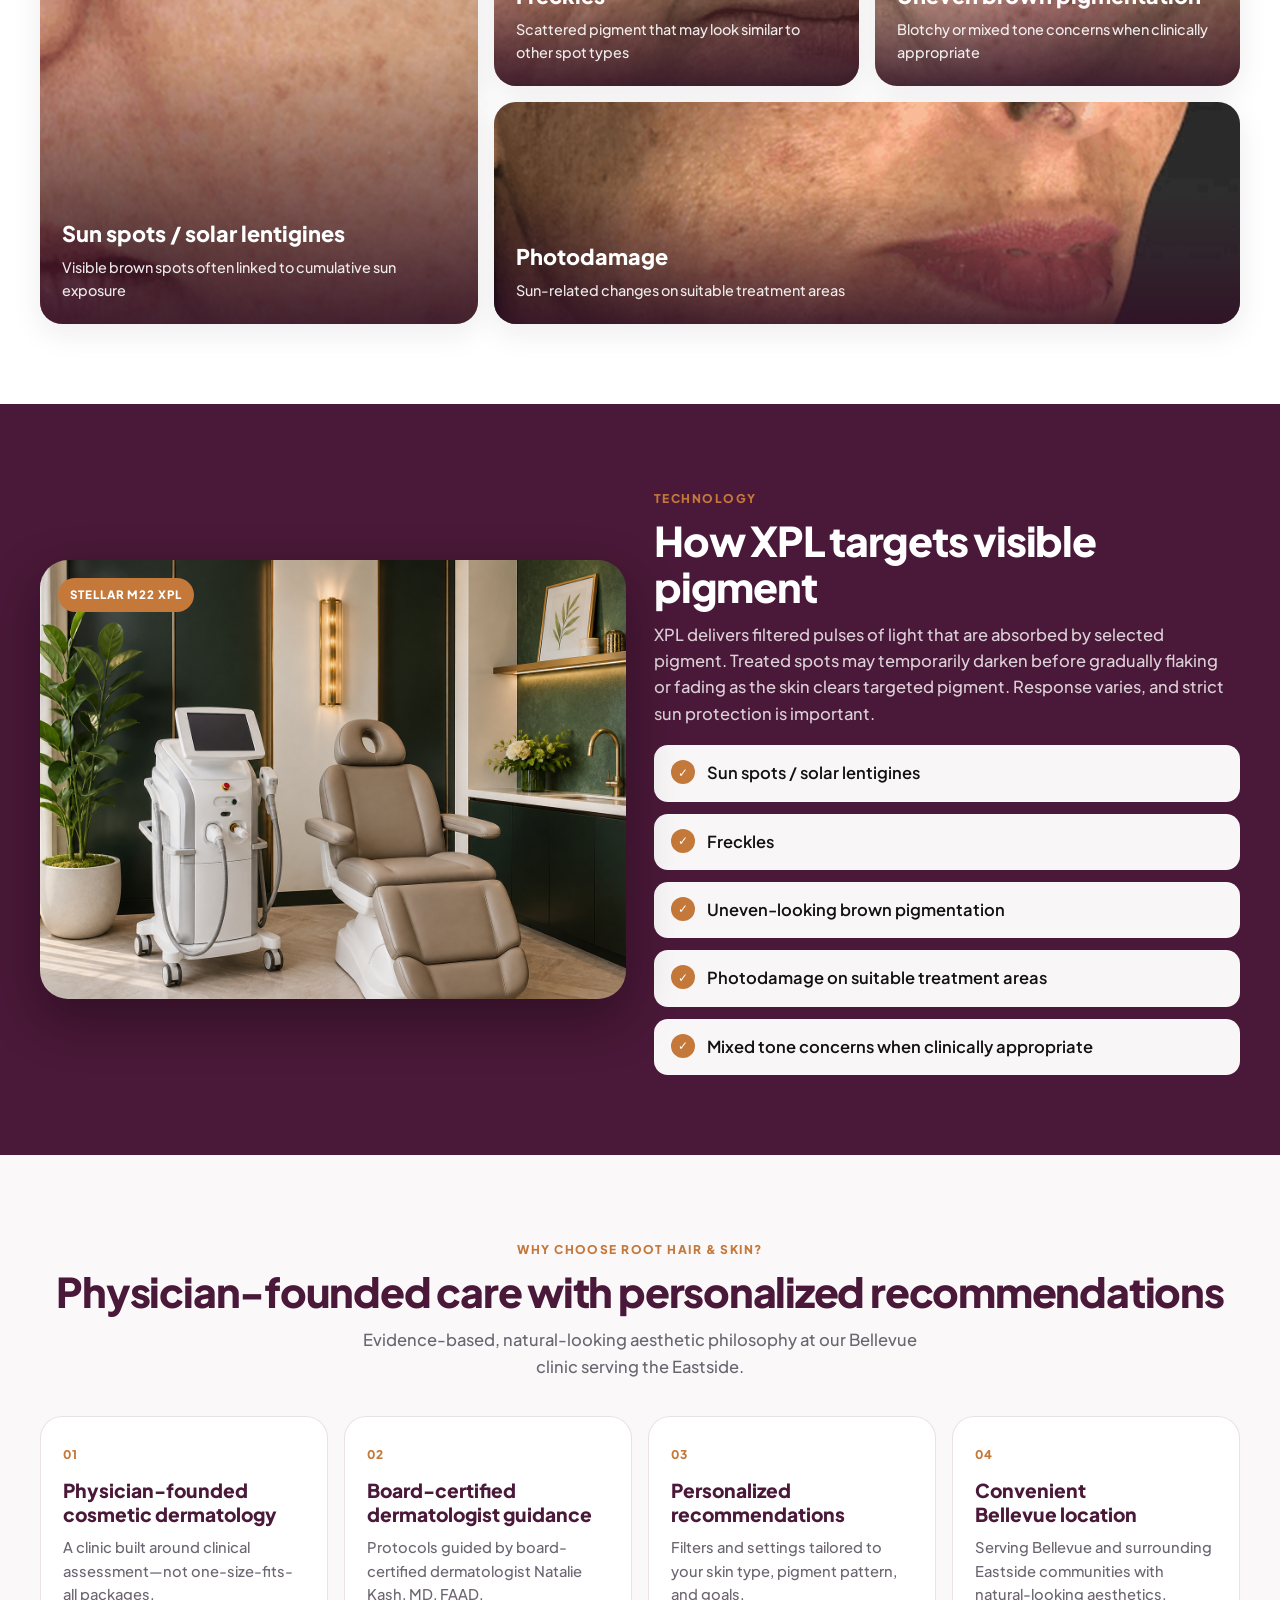
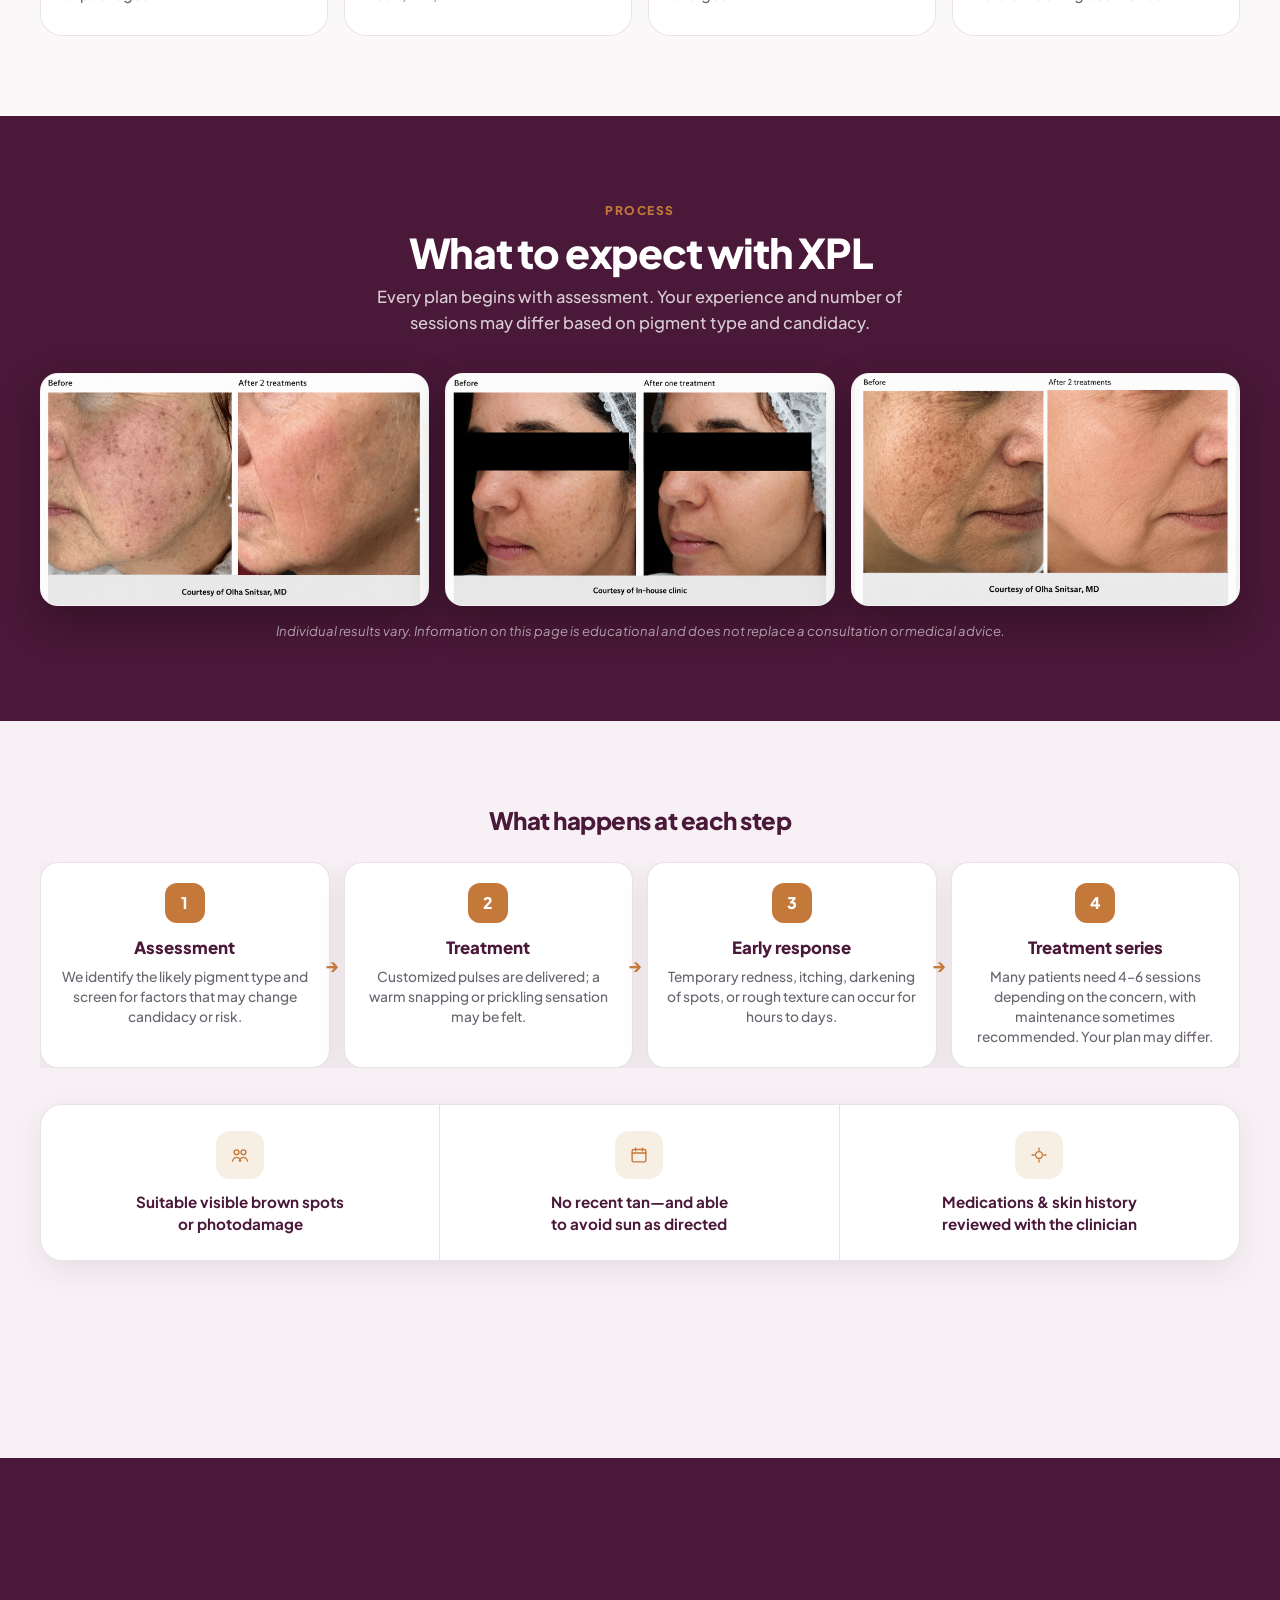
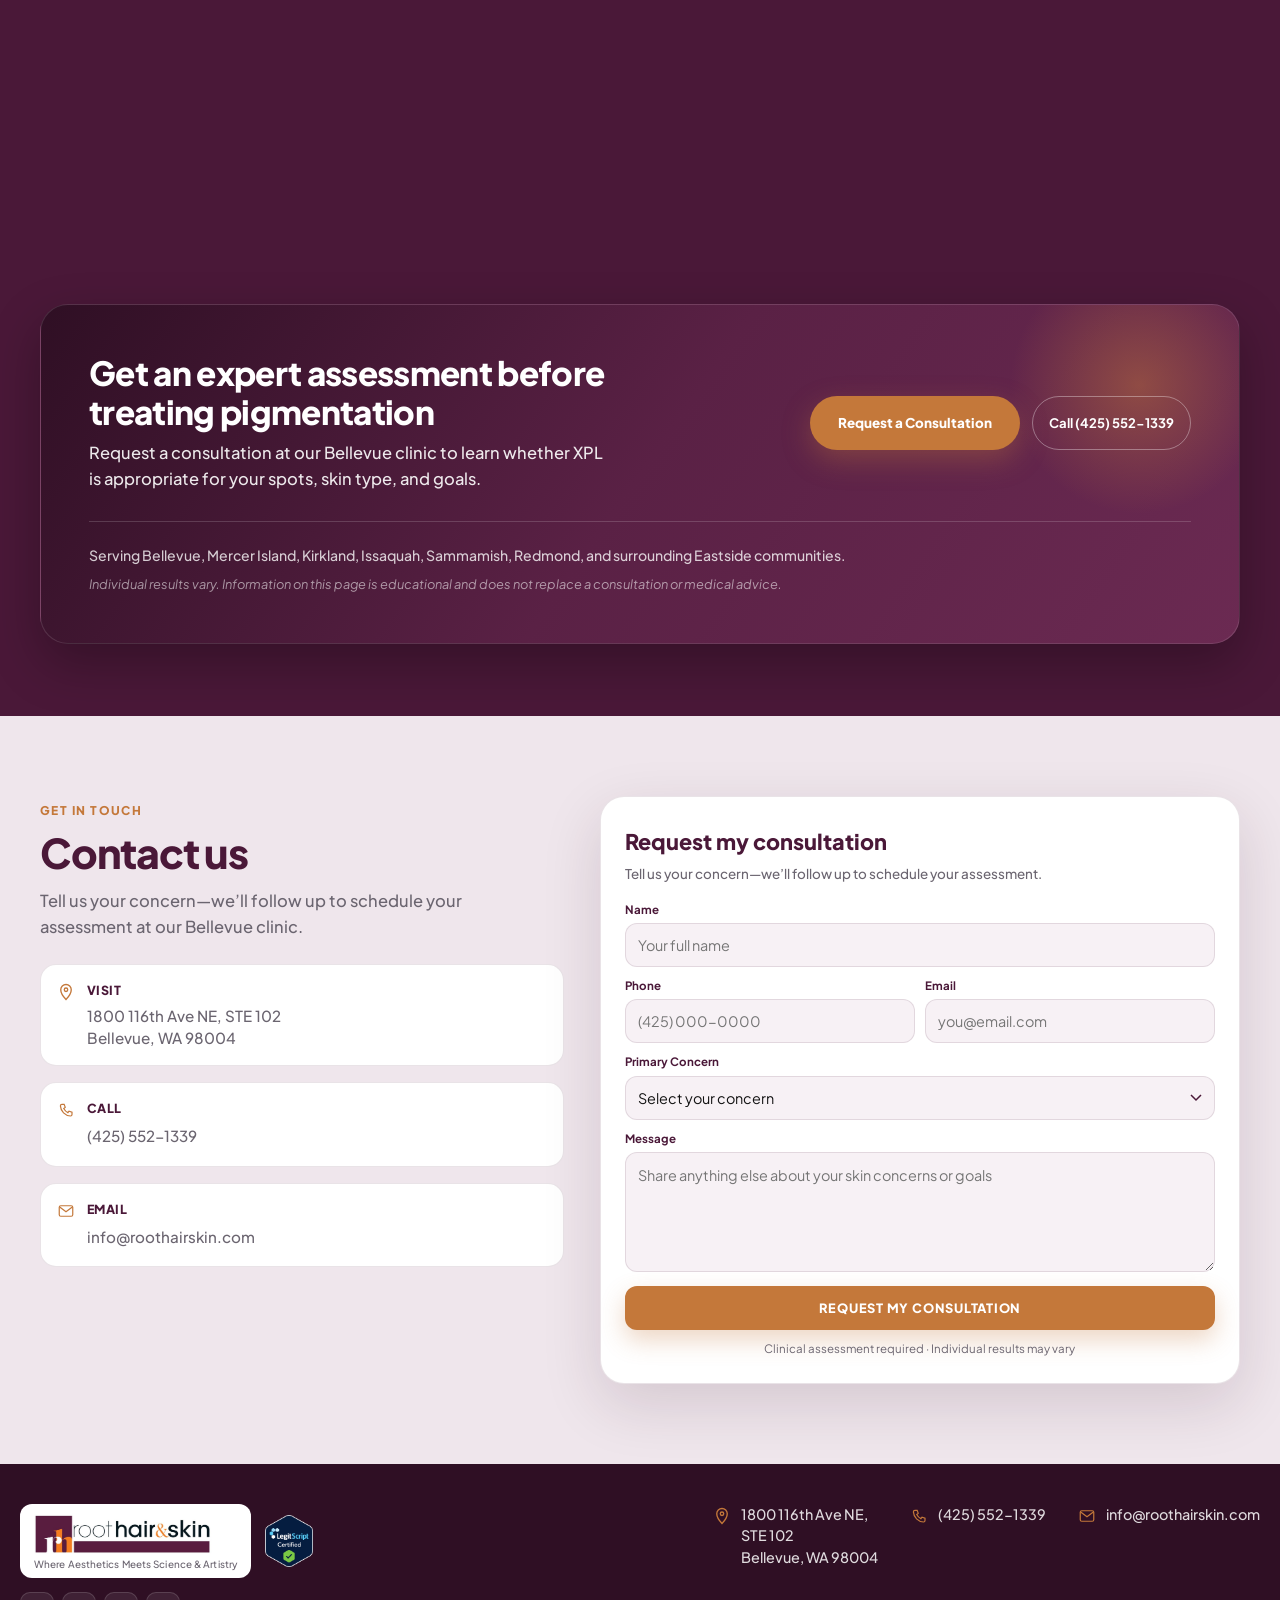
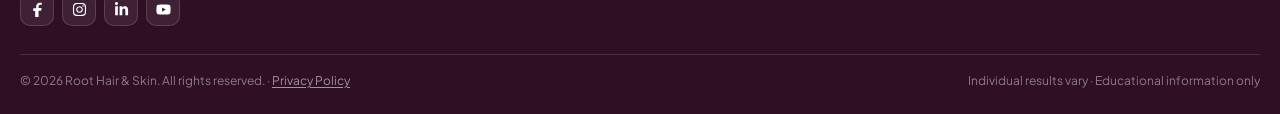
==== commit b4efa80c: "Refresh pigmentation hero device card and concern imagery. Use clinic Stellar M22 photo in the hero " ====
--- a/index.html
+++ b/index.html
@@ -1630,7 +1630,7 @@
         </div>
         <aside class="hero-highlight">
           <div class="hero-highlight-media">
-            <img src="assets/hero-card-m22.jpg" alt="Stellar M22 XPL treatment device at Root Hair &amp; Skin" width="1024" height="1536" loading="eager" />
+            <img src="assets/hero-card-m22.jpg" alt="Stellar M22 XPL treatment device at Root Hair &amp; Skin" width="682" height="1024" loading="eager" />
           </div>
           <div class="hero-highlight-body">
             <div class="location">
